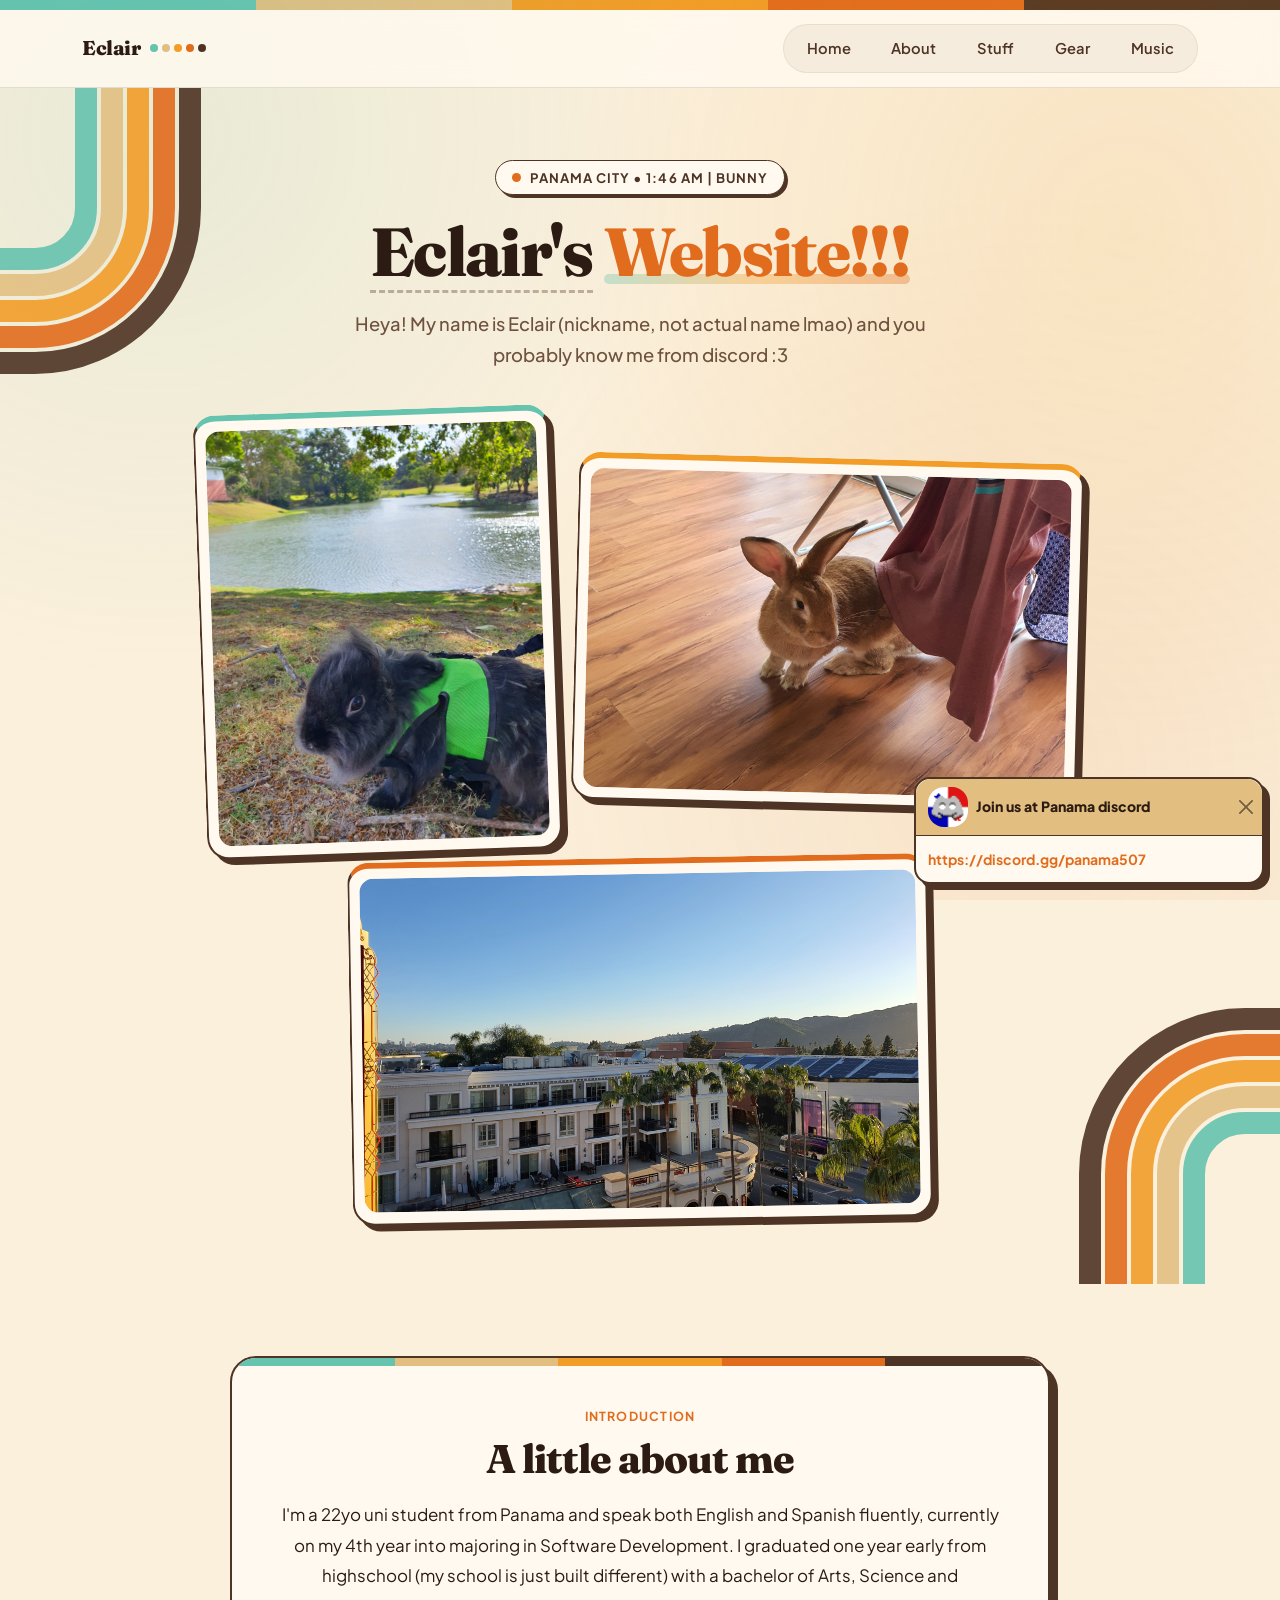
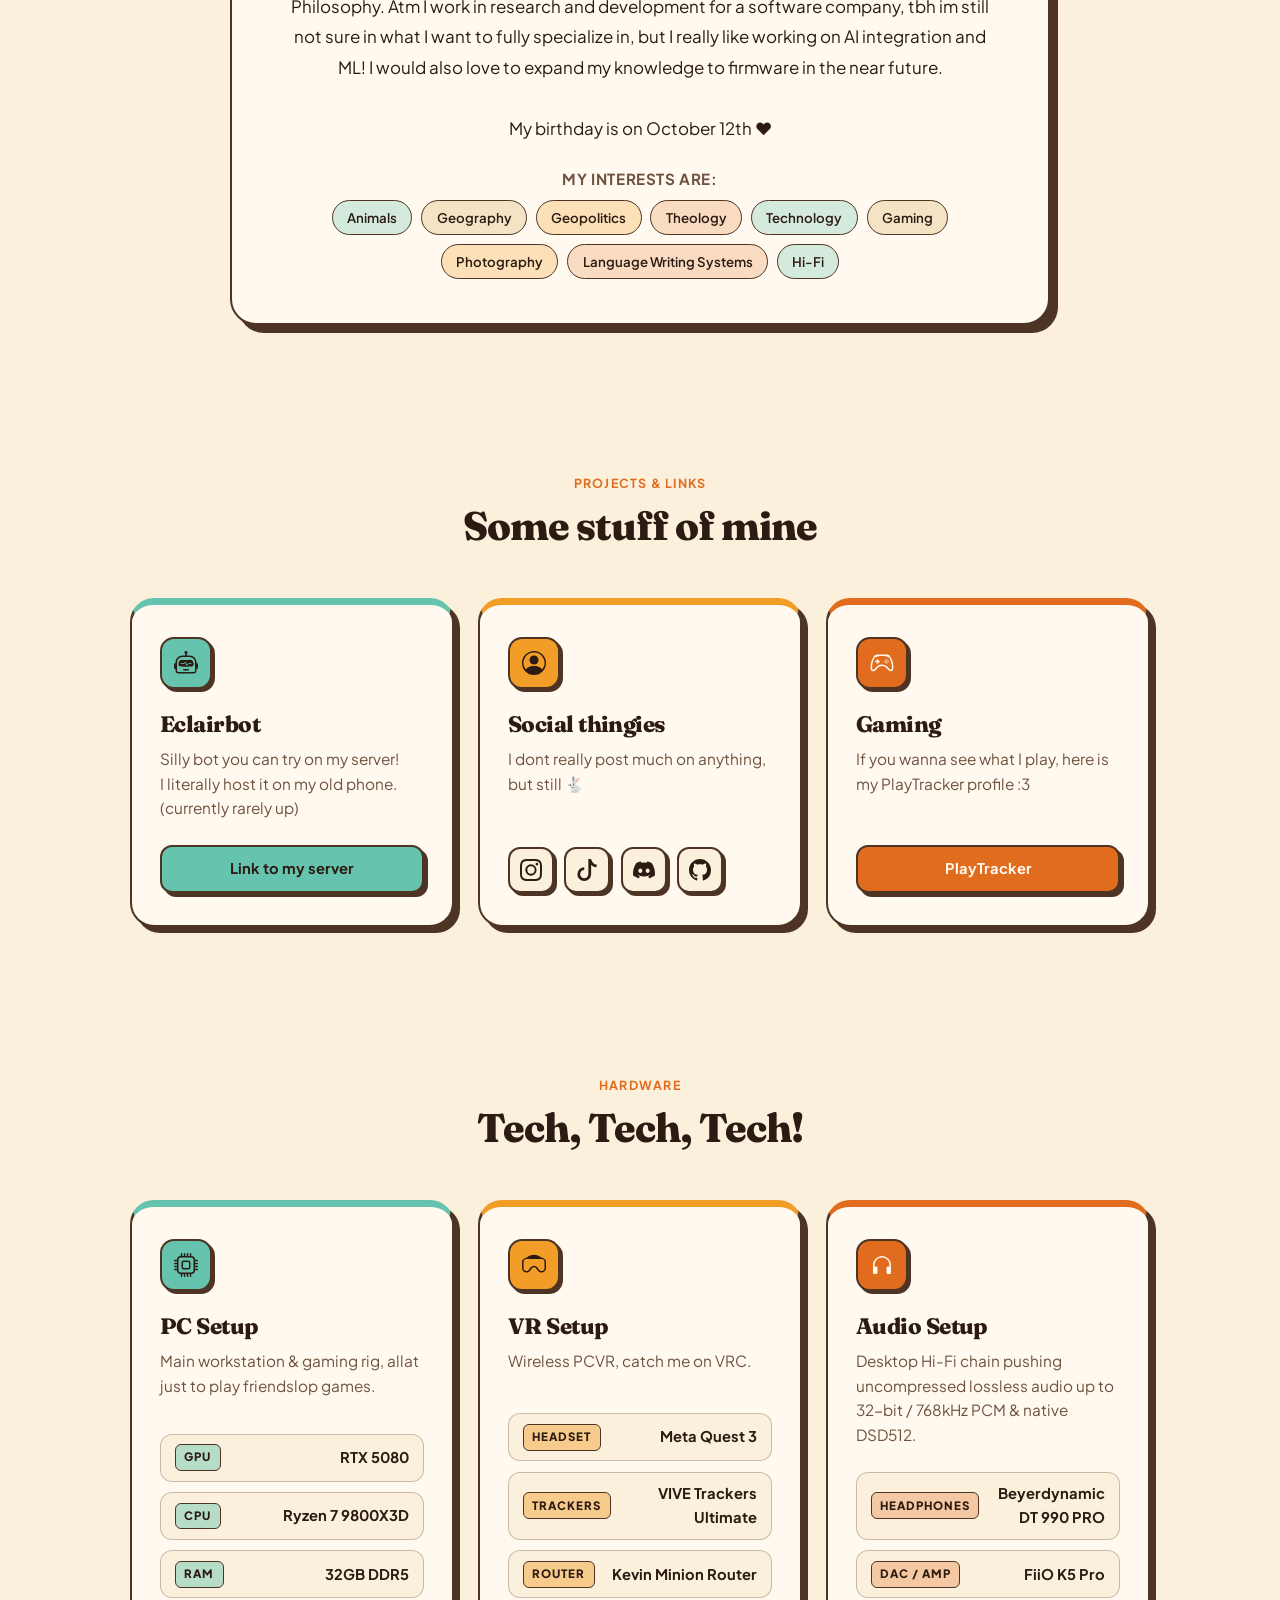
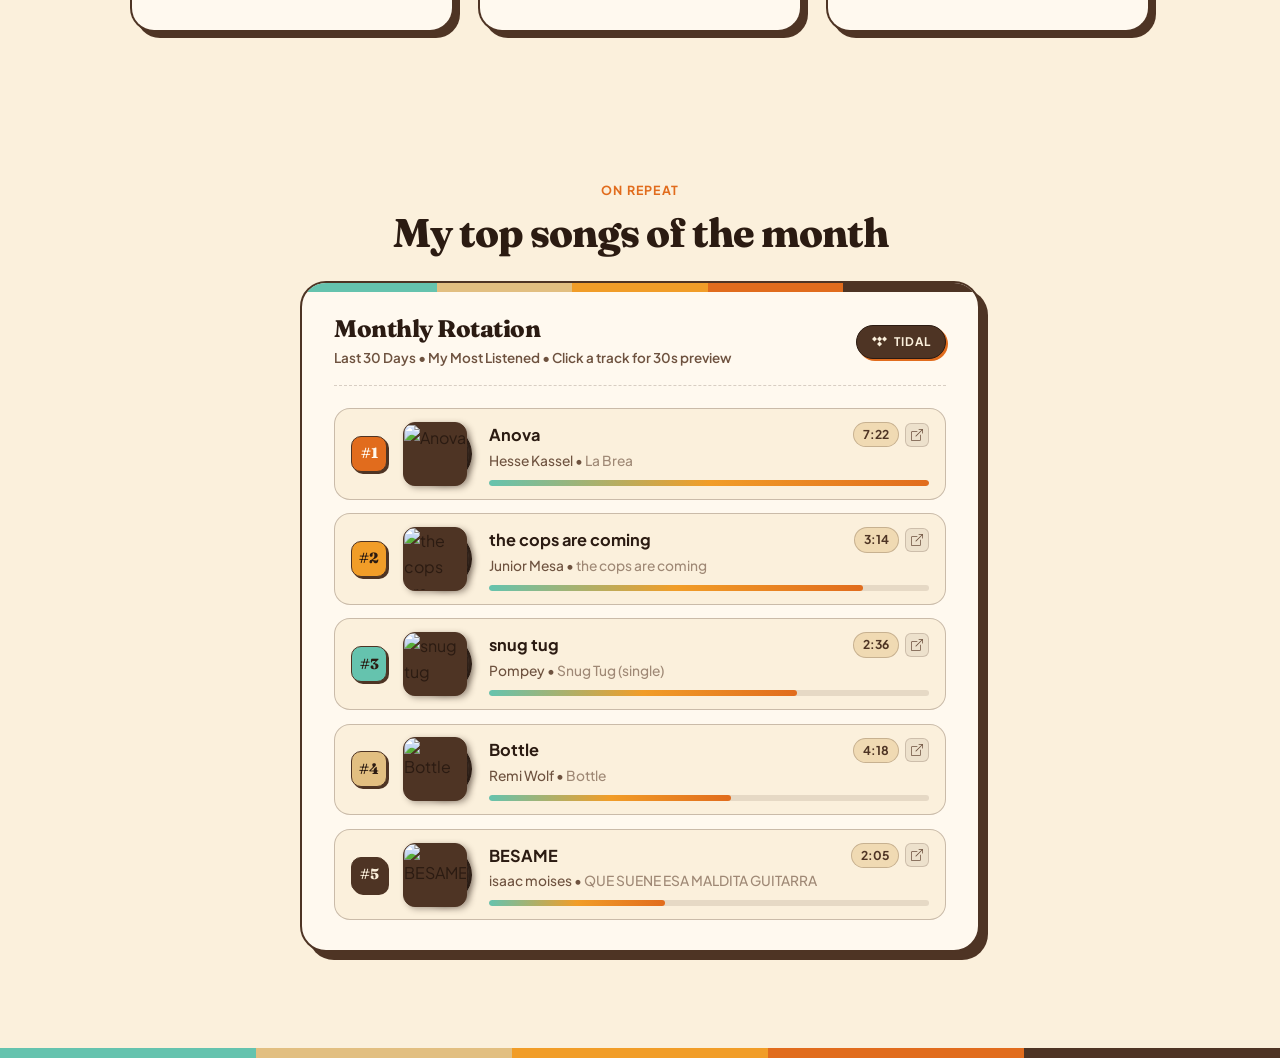
==== index.html @ a5cc20ce "Add TikTok social link and fix OpenGraph embed preview" ====
<!DOCTYPE html>
<html data-bs-theme="light" lang="en">

<head>
    <meta charset="utf-8">
    <meta name="viewport" content="width=device-width, initial-scale=1.0, shrink-to-fit=no">
    <title>Home — Eclair</title>
    <meta name="description" content="Panama City | Bunny">
    <meta name="theme-color" content="#E16C1D">
    <meta property="og:type" content="website">
    <meta property="og:url" content="https://eclairfome.github.io/">
    <meta property="og:title" content="Eclair's Website 🐇">
    <meta property="og:description" content="Panama City | Bunny">
    <meta property="og:image" content="https://eclairfome.github.io/assets/img/og-preview.jpg">
    <meta property="og:image:width" content="1200">
    <meta property="og:image:height" content="630">
    <meta name="twitter:card" content="summary_large_image">
    <link rel="icon" type="image/svg+xml" href="data:image/svg+xml,%3Csvg xmlns='http://www.w3.org/2000/svg' viewBox='0 0 64 64'%3E%3Crect width='64' height='64' rx='14' fill='%234E3424'/%3E%3Crect x='6' y='8' width='52' height='9' rx='4' fill='%2365C3AE'/%3E%3Crect x='6' y='20' width='52' height='9' rx='4' fill='%23E2BF81'/%3E%3Crect x='6' y='32' width='52' height='9' rx='4' fill='%23F19D28'/%3E%3Crect x='6' y='44' width='52' height='9' rx='4' fill='%23E16C1D'/%3E%3C/svg%3E">
    <link rel="stylesheet" href="assets/bootstrap/css/bootstrap.min.css">
    <link rel="stylesheet" href="https://fonts.googleapis.com/css2?family=Fraunces:ital,opsz,wght@0,9..144,600..900;1,9..144,600..800&family=Plus+Jakarta+Sans:wght@400;500;600;700;800&family=Inter:wght@400;500;600;700&display=swap">
    <link rel="stylesheet" href="assets/fonts/font-awesome.min.css">
    <link rel="stylesheet" href="assets/css/retro-modern.css">
    <link rel="stylesheet" href="assets/css/top-songs.css">
</head>

<body id="Home">
    <!-- Top 70s 5-Stripe Accent Ribbon -->
    <div class="retro-stripe-bar"></div>

    <!-- Floating Modern Navbar -->
    <nav class="navbar navbar-expand-md sticky-top" id="mainNav">
        <div class="container">
            <a class="nav-brand-badge" href="#Home">
                <span>Eclair</span>
                <span class="nav-brand-dots" aria-hidden="true">
                    <span style="background:#65c3ae;"></span>
                    <span style="background:#e2bf81;"></span>
                    <span style="background:#f19d28;"></span>
                    <span style="background:#e16c1d;"></span>
                    <span style="background:#4e3424;"></span>
                </span>
            </a>
            <button data-bs-toggle="collapse" class="navbar-toggler" data-bs-target="#navcol-1">
                <span class="visually-hidden">Toggle navigation</span>
                <span class="navbar-toggler-icon"></span>
            </button>
            <div class="collapse navbar-collapse" id="navcol-1">
                <ul class="navbar-nav ms-auto">
                    <li class="nav-item"><a class="nav-link" href="#Home">Home</a></li>
                    <li class="nav-item"><a class="nav-link" href="#about">About</a></li>
                    <li class="nav-item"><a class="nav-link" href="#stuff">Stuff</a></li>
                    <li class="nav-item"><a class="nav-link" href="#setup">Gear</a></li>
                    <li class="nav-item"><a class="nav-link" href="#music">Music</a></li>
                </ul>
            </div>
        </div>
    </nav>

    <!-- Hero Section -->
    <header class="hero-section">
        <!-- Decorative 70s Curved 5-Stripe Ribbon (Top Left) -->
        <svg class="retro-ribbon-decor retro-ribbon-top-left" viewBox="0 0 260 320" fill="none" xmlns="http://www.w3.org/2000/svg" aria-hidden="true">
            <path d="M210 0 V130 C210 215 140 285 55 285 H0" stroke="#4E3424" stroke-width="22" stroke-linecap="butt"/>
            <path d="M184 0 V130 C184 201 126 259 55 259 H0" stroke="#E16C1D" stroke-width="22" stroke-linecap="butt"/>
            <path d="M158 0 V130 C158 187 112 233 55 233 H0" stroke="#F19D28" stroke-width="22" stroke-linecap="butt"/>
            <path d="M132 0 V130 C132 173 98 207 55 207 H0" stroke="#E2BF81" stroke-width="22" stroke-linecap="butt"/>
            <path d="M106 0 V130 C106 159 83 181 55 181 H0" stroke="#65C3AE" stroke-width="22" stroke-linecap="butt"/>
        </svg>

        <!-- Decorative 70s Curved 5-Stripe Ribbon (Bottom Right) -->
        <svg class="retro-ribbon-decor retro-ribbon-bottom-right" viewBox="0 0 260 320" fill="none" xmlns="http://www.w3.org/2000/svg" aria-hidden="true">
            <path d="M50 320 V190 C50 105 120 35 205 35 H260" stroke="#4E3424" stroke-width="22" stroke-linecap="butt"/>
            <path d="M76 320 V190 C76 119 134 61 205 61 H260" stroke="#E16C1D" stroke-width="22" stroke-linecap="butt"/>
            <path d="M102 320 V190 C102 133 148 87 205 87 H260" stroke="#F19D28" stroke-width="22" stroke-linecap="butt"/>
            <path d="M128 320 V190 C128 147 162 113 205 113 H260" stroke="#E2BF81" stroke-width="22" stroke-linecap="butt"/>
            <path d="M154 320 V190 C154 161 177 139 205 139 H260" stroke="#65C3AE" stroke-width="22" stroke-linecap="butt"/>
        </svg>

        <div class="container text-center position-relative" style="z-index: 2;">
            <div class="hero-eyebrow">
                <span class="hero-eyebrow-dot"></span>
                <span>Panama City <span id="panama-time"></span> | Bunny</span>
            </div>
            <h1 class="hero-title">
                <span class="script-easter-egg" id="script-cycler" role="button" tabindex="0" title="Hover or click to cycle writing systems!">
                    <span class="script-badge-tag" id="script-badge-tag">Latin • Click / Hover</span>
                    <span class="script-easter-text" id="script-easter-text">Eclair's</span>
                </span>
                <span class="hero-title-accent">Website!!!</span>
            </h1>
            <p class="hero-subtitle">
                Heya! My name is Eclair (nickname, not actual name lmao) and you probably know me from discord :3
            </p>

            <!-- Photo Collage Bento -->
            <div class="photo-bento">
                <div class="photo-frame photo-frame-1">
                    <img src="assets/img/20230224_161230.jpg" alt="Eclair photo 1" loading="eager">
                </div>
                <div class="photo-frame photo-frame-2">
                    <img src="assets/img/20221204_140700.jpg" alt="Eclair photo 2" loading="eager">
                </div>
                <div class="photo-frame photo-frame-3">
                    <img src="assets/img/20220312_201000.jpg" alt="Eclair photo 3" loading="eager">
                </div>
            </div>
        </div>
    </header>

    <!-- About Me Section -->
    <section class="section-block" id="about">
        <div class="container">
            <div class="about-card text-center">
                <span class="section-tag">Introduction</span>
                <h2 class="section-heading">A little about me</h2>
                <p class="about-text">
                    I'm a 22yo uni student from Panama and speak both English and Spanish fluently, currently on my 4th year into majoring in Software Development. I graduated one year early from highschool (my school is just built different) with a bachelor of Arts, Science and Philosophy. Atm I work in research and development for a software company, tbh im still not sure in what I want to fully specialize in, but I really like working on AI integration and ML! I would also love to expand my knowledge to firmware in the near future.<br><br>
                    My birthday is on October 12th &hearts;
                </p>
                <p class="fw-bold mb-2" style="font-size: 0.95rem; letter-spacing: 0.04em; text-transform: uppercase; color: var(--retro-muted);">
                    My interests are:
                </p>
                <div class="interest-pills mt-2">
                    <span class="interest-pill pill-mint">Animals</span>
                    <span class="interest-pill pill-sand">Geography</span>
                    <span class="interest-pill pill-mustard">Geopolitics</span>
                    <span class="interest-pill pill-orange">Theology</span>
                    <span class="interest-pill pill-mint">Technology</span>
                    <span class="interest-pill pill-sand">Gaming</span>
                    <span class="interest-pill pill-mustard">Photography</span>
                    <span class="interest-pill pill-orange">Language Writing Systems</span>
                    <span class="interest-pill pill-mint">Hi-Fi</span>
                </div>
            </div>
        </div>
    </section>

    <!-- Some Stuff of Mine (3-Card Bento Grid) -->
    <section class="section-block" id="stuff">
        <div class="container">
            <div class="text-center mb-5">
                <span class="section-tag">Projects &amp; Links</span>
                <h2 class="section-heading">Some stuff of mine</h2>
            </div>

            <div class="stuff-grid">
                <!-- Card 1: Eclairbot -->
                <div class="retro-bento-card accent-mint">
                    <div>
                        <div class="bento-icon-box bg-mint">
                            <svg xmlns="http://www.w3.org/2000/svg" fill="currentColor" viewBox="0 0 16 16">
                                <path d="M6 12.5a.5.5 0 0 1 .5-.5h3a.5.5 0 0 1 0 1h-3a.5.5 0 0 1-.5-.5ZM3 8.062C3 6.76 4.235 5.765 5.53 5.886a26.58 26.58 0 0 0 4.94 0C11.765 5.765 13 6.76 13 8.062v1.157a.933.933 0 0 1-.765.935c-.845.147-2.34.346-4.235.346-1.895 0-3.39-.2-4.235-.346A.933.933 0 0 1 3 9.219V8.062Zm4.542-.827a.25.25 0 0 0-.217.068l-.92.9a24.767 24.767 0 0 1-1.871-.183.25.25 0 0 0-.068.495c.55.076 1.232.149 2.02.193a.25.25 0 0 0 .189-.071l.754-.736.847 1.71a.25.25 0 0 0 .404.062l.932-.97a25.286 25.286 0 0 0 1.922-.188.25.25 0 0 0-.068-.495c-.538.074-1.207.145-1.98.189a.25.25 0 0 0-.166.076l-.754.785-.842-1.7a.25.25 0 0 0-.182-.135Z"></path>
                                <path d="M8.5 1.866a1 1 0 1 0-1 0V3h-2A4.5 4.5 0 0 0 1 7.5V8a1 1 0 0 0-1 1v2a1 1 0 0 0 1 1v1a2 2 0 0 0 2 2h10a2 2 0 0 0 2-2v-1a1 1 0 0 0 1-1V9a1 1 0 0 0-1-1v-.5A4.5 4.5 0 0 0 10.5 3h-2V1.866ZM14 7.5V13a1 1 0 0 1-1 1H3a1 1 0 0 1-1-1V7.5A3.5 3.5 0 0 1 5.5 4h5A3.5 3.5 0 0 1 14 7.5Z"></path>
                            </svg>
                        </div>
                        <h3 class="bento-title">Eclairbot</h3>
                        <p class="bento-desc">
                            Silly bot you can try on my server!<br>
                            I literally host it on my old phone. (currently rarely up)
                        </p>
                    </div>
                    <div>
                        <a class="btn-retro btn-retro-mint w-100" role="button" href="https://discord.gg/RsBXpKTn4V" target="_blank" rel="noopener noreferrer">
                            Link to my server
                        </a>
                    </div>
                </div>

                <!-- Card 2: Social thingies -->
                <div class="retro-bento-card accent-mustard">
                    <div>
                        <div class="bento-icon-box bg-mustard">
                            <svg xmlns="http://www.w3.org/2000/svg" fill="currentColor" viewBox="0 0 16 16">
                                <path d="M11 6a3 3 0 1 1-6 0 3 3 0 0 1 6 0z"></path>
                                <path fill-rule="evenodd" d="M0 8a8 8 0 1 1 16 0A8 8 0 0 1 0 8zm8-7a7 7 0 0 0-5.468 11.37C3.242 11.226 4.805 10 8 10s4.757 1.225 5.468 2.37A7 7 0 0 0 8 1z"></path>
                            </svg>
                        </div>
                        <h3 class="bento-title">Social thingies</h3>
                        <p class="bento-desc">
                            I dont really post much on anything, but still 🐇
                        </p>
                    </div>
                    <div class="social-links-row">
                        <a class="social-icon-btn" href="https://www.instagram.com/eclair.fome/" target="_blank" rel="noopener noreferrer" title="Instagram" aria-label="Instagram">
                            <svg xmlns="http://www.w3.org/2000/svg" fill="currentColor" viewBox="0 0 16 16">
                                <path d="M8 0C5.829 0 5.556.01 4.703.048 3.85.088 3.269.222 2.76.42a3.917 3.917 0 0 0-1.417.923A3.927 3.927 0 0 0 .42 2.76C.222 3.268.087 3.85.048 4.7.01 5.555 0 5.827 0 8.001c0 2.172.01 2.444.048 3.297.04.852.174 1.433.372 1.942.205.526.478.972.923 1.417.444.445.89.719 1.416.923.51.198 1.09.333 1.942.372C5.555 15.99 5.827 16 8 16s2.444-.01 3.298-.048c.851-.04 1.434-.174 1.943-.372a3.916 3.916 0 0 0 1.416-.923c.445-.445.718-.891.923-1.417.197-.509.332-1.09.372-1.942C15.99 10.445 16 10.173 16 8s-.01-2.445-.048-3.299c-.04-.851-.175-1.433-.372-1.941a3.926 3.926 0 0 0-.923-1.417A3.911 3.911 0 0 0 13.24.42c-.51-.198-1.092-.333-1.943-.372C10.443.01 10.172 0 7.998 0h.003zm-.717 1.442h.718c2.136 0 2.389.007 3.232.046.78.035 1.204.166 1.486.275.373.145.64.319.92.599.28.28.453.546.598.92.11.281.24.705.275 1.485.039.843.047 1.096.047 3.231s-.008 2.389-.047 3.232c-.035.78-.166 1.203-.275 1.485a2.47 2.47 0 0 1-.599.919c-.28.28-.546.453-.92.598-.28.11-.704.24-1.485.276-.843.038-1.096.047-3.232.047s-2.39-.009-3.233-.047c-.78-.036-1.203-.166-1.485-.276a2.478 2.478 0 0 1-.92-.598 2.48 2.48 0 0 1-.6-.92c-.109-.281-.24-.705-.275-1.485-.038-.843-.046-1.096-.046-3.233 0-2.136.008-2.388.046-3.231.036-.78.166-1.204.276-1.486.145-.373.319-.64.599-.92.28-.28.546-.453.92-.598.282-.11.705-.24 1.485-.276.738-.034 1.024-.044 2.515-.045v.002zm4.988 1.328a.96.96 0 1 0 0 1.92.96.96 0 0 0 0-1.92zm-4.27 1.122a4.109 4.109 0 1 0 0 8.217 4.109 4.109 0 0 0 0-8.217zm0 1.441a2.667 2.667 0 1 1 0 5.334 2.667 2.667 0 0 1 0-5.334z"></path>
                            </svg>
                        </a>
                        <a class="social-icon-btn" href="https://www.tiktok.com/@eclair.fome?_r=1&_t=ZS-9AmQi8gw6fn" target="_blank" rel="noopener noreferrer" title="TikTok" aria-label="TikTok">
                            <svg xmlns="http://www.w3.org/2000/svg" fill="currentColor" viewBox="0 0 16 16">
                                <path d="M9 0h1.98c.144.715.54 1.617 1.235 2.512C12.895 3.389 13.797 4 15 4v2c-1.753 0-3.07-.814-4-1.829V11a5 5 0 1 1-5-5v2a3 3 0 1 0 3 3V0Z"/>
                            </svg>
                        </a>
                        <a class="social-icon-btn" href="https://discord.com/users/667135294524620844" target="_blank" rel="noopener noreferrer" title="Discord" aria-label="Discord">
                            <svg xmlns="http://www.w3.org/2000/svg" fill="currentColor" viewBox="0 0 16 16">
                                <path d="M13.545 2.907a13.227 13.227 0 0 0-3.257-1.011.05.05 0 0 0-.052.025c-.141.25-.297.577-.406.833a12.19 12.19 0 0 0-3.658 0 8.258 8.258 0 0 0-.412-.833.051.051 0 0 0-.052-.025c-1.125.194-2.22.534-3.257 1.011a.041.041 0 0 0-.021.018C.356 6.024-.213 9.047.066 12.032c.001.014.01.028.021.037a13.276 13.276 0 0 0 3.995 2.02.05.05 0 0 0 .056-.019c.308-.42.582-.863.818-1.329a.05.05 0 0 0-.01-.059.051.051 0 0 0-.018-.011 8.875 8.875 0 0 1-1.248-.595.05.05 0 0 1-.02-.066.051.051 0 0 1 .015-.019c.084-.063.168-.129.248-.195a.05.05 0 0 1 .051-.007c2.619 1.196 5.454 1.196 8.041 0a.052.052 0 0 1 .053.007c.08.066.164.132.248.195a.051.051 0 0 1-.004.085 8.254 8.254 0 0 1-1.249.594.05.05 0 0 0-.03.03.052.052 0 0 0 .003.041c.24.465.515.909.817 1.329a.05.05 0 0 0 .056.019 13.235 13.235 0 0 0 4.001-2.02.049.049 0 0 0 .021-.037c.334-3.451-.559-6.449-2.366-9.106a.034.034 0 0 0-.02-.019Zm-8.198 7.307c-.789 0-1.438-.724-1.438-1.612 0-.889.637-1.613 1.438-1.613.807 0 1.45.73 1.438 1.613 0 .888-.637 1.612-1.438 1.612Zm5.316 0c-.788 0-1.438-.724-1.438-1.612 0-.889.637-1.613 1.438-1.613.807 0 1.451.73 1.438 1.613 0 .888-.631 1.612-1.438 1.612Z"></path>
                            </svg>
                        </a>
                        <a class="social-icon-btn" href="https://github.com/EclairFome" target="_blank" rel="noopener noreferrer" title="GitHub" aria-label="GitHub">
                            <svg xmlns="http://www.w3.org/2000/svg" fill="currentColor" viewBox="0 0 16 16">
                                <path d="M8 0C3.58 0 0 3.58 0 8c0 3.54 2.29 6.53 5.47 7.59.4.07.55-.17.55-.38 0-.19-.01-.82-.01-1.49-2.01.37-2.53-.49-2.69-.94-.09-.23-.48-.94-.82-1.13-.28-.15-.68-.52-.01-.53.63-.01 1.08.58 1.23.82.72 1.21 1.87.87 2.33.66.07-.52.28-.87.51-1.07-1.78-.2-3.64-.89-3.64-3.95 0-.87.31-1.59.82-2.15-.08-.2-.36-1.02.08-2.12 0 0 .67-.21 2.2.82.64-.18 1.32-.27 2-.27.68 0 1.36.09 2 .27 1.53-1.04 2.2-.82 2.2-.82.44 1.1.16 1.92.08 2.12.51.56.82 1.27.82 2.15 0 3.07-1.87 3.75-3.65 3.95.29.25.54.73.54 1.48 0 1.07-.01 1.93-.01 2.2 0 .21.15.46.55.38A8.012 8.012 0 0 0 16 8c0-4.42-3.58-8-8-8z"></path>
                            </svg>
                        </a>
                    </div>
                </div>

                <!-- Card 3: Gaming / PlayTracker -->
                <div class="retro-bento-card accent-orange">
                    <div>
                        <div class="bento-icon-box bg-orange">
                            <svg xmlns="http://www.w3.org/2000/svg" fill="currentColor" viewBox="0 0 16 16">
                                <path d="M11.5 6.027a.5.5 0 1 1-1 0 .5.5 0 0 1 1 0m-1.5 1.5a.5.5 0 1 0 0-1 .5.5 0 0 0 0 1m2.5-.5a.5.5 0 1 1-1 0 .5.5 0 0 1 1 0m-1.5 1.5a.5.5 0 1 0 0-1 .5.5 0 0 0 0 1m-6.5-3h1v1h1v1h-1v1h-1v-1h-1v-1h1v-1"></path>
                                <path d="M3.051 3.26a.5.5 0 0 1 .354-.613l1.932-.518a.5.5 0 0 1 .62.39c.655-.079 1.35-.117 2.043-.117.72 0 1.443.041 2.12.126a.5.5 0 0 1 .622-.399l1.932.518a.5.5 0 0 1 .306.729c.14.09.266.19.373.297.408.408.78 1.05 1.095 1.772.32.733.599 1.591.805 2.466.206.875.34 1.78.364 2.606.024.816-.059 1.602-.328 2.21a1.42 1.42 0 0 1-1.445.83c-.636-.067-1.115-.394-1.513-.773-.245-.232-.496-.526-.739-.808-.126-.148-.25-.292-.368-.423-.728-.804-1.597-1.527-3.224-1.527-1.627 0-2.496.723-3.224 1.527-.119.131-.242.275-.368.423-.243.282-.494.575-.739.808-.398.38-.877.706-1.513.773a1.42 1.42 0 0 1-1.445-.83c-.27-.608-.352-1.395-.329-2.21.024-.826.16-1.73.365-2.606.206-.875.486-1.733.805-2.466.315-.722.687-1.364 1.094-1.772a2.34 2.34 0 0 1 .433-.335.504.504 0 0 1-.028-.079zm2.036.412c-.877.185-1.469.443-1.733.708-.276.276-.587.783-.885 1.465a13.748 13.748 0 0 0-.748 2.295 12.351 12.351 0 0 0-.339 2.406c-.022.755.062 1.368.243 1.776a.42.42 0 0 0 .426.24c.327-.034.61-.199.929-.502.212-.202.4-.423.615-.674.133-.156.276-.323.44-.504C4.861 9.969 5.978 9.027 8 9.027s3.139.942 3.965 1.855c.164.181.307.348.44.504.214.251.403.472.615.674.318.303.601.468.929.503a.42.42 0 0 0 .426-.241c.18-.408.265-1.02.243-1.776a12.354 12.354 0 0 0-.339-2.406 13.753 13.753 0 0 0-.748-2.295c-.298-.682-.61-1.19-.885-1.465-.264-.265-.856-.523-1.733-.708-.85-.179-1.877-.27-2.913-.27-1.036 0-2.063.091-2.913.27z"></path>
                            </svg>
                        </div>
                        <h3 class="bento-title">Gaming</h3>
                        <p class="bento-desc">
                            If you wanna see what I play, here is my PlayTracker profile :3
                        </p>
                    </div>
                    <div>
                        <a class="btn-retro btn-retro-orange w-100" role="button" href="https://playtracker.net/profile/EclairFome" target="_blank" rel="noopener noreferrer">
                            PlayTracker
                        </a>
                    </div>
                </div>
            </div>
        </div>
    </section>

    <!-- My Gear & Tech Setup Section -->
    <section class="section-block" id="setup">
        <div class="container">
            <div class="text-center mb-5">
                <span class="section-tag">Hardware</span>
                <h2 class="section-heading">Tech, Tech, Tech!</h2>
            </div>

            <div class="stuff-grid">
                <!-- Card 1: PC Setup -->
                <div class="retro-bento-card accent-mint">
                    <div>
                        <div class="bento-icon-box bg-mint">
                            <svg xmlns="http://www.w3.org/2000/svg" fill="currentColor" viewBox="0 0 16 16">
                                <path d="M5 0a.5.5 0 0 1 .5.5V2h1V.5a.5.5 0 0 1 1 0V2h1V.5a.5.5 0 0 1 1 0V2h1V.5a.5.5 0 0 1 1 0V2A2.5 2.5 0 0 1 14 4.5h1.5a.5.5 0 0 1 0 1H14v1h1.5a.5.5 0 0 1 0 1H14v1h1.5a.5.5 0 0 1 0 1H14v1h1.5a.5.5 0 0 1 0 1H14a2.5 2.5 0 0 1-2.5 2.5v1.5a.5.5 0 0 1-1 0V14h-1v1.5a.5.5 0 0 1-1 0V14h-1v1.5a.5.5 0 0 1-1 0V14h-1v1.5a.5.5 0 0 1-1 0V14A2.5 2.5 0 0 1 2 11.5H.5a.5.5 0 0 1 0-1H2v-1H.5a.5.5 0 0 1 0-1H2v-1H.5a.5.5 0 0 1 0-1H2v-1H.5a.5.5 0 0 1 0-1H2A2.5 2.5 0 0 1 4.5 2V.5A.5.5 0 0 1 5 0zm-.5 3A1.5 1.5 0 0 0 3 4.5v7A1.5 1.5 0 0 0 4.5 13h7a1.5 1.5 0 0 0 1.5-1.5v-7A1.5 1.5 0 0 0 11.5 3h-7zM5 6.5A1.5 1.5 0 0 1 6.5 5h3A1.5 1.5 0 0 1 11 6.5v3A1.5 1.5 0 0 1 9.5 11h-3A1.5 1.5 0 0 1 5 9.5v-3zM6.5 6a.5.5 0 0 0-.5.5v3a.5.5 0 0 0 .5.5h3a.5.5 0 0 0 .5-.5v-3a.5.5 0 0 0-.5-.5h-3z"/>
                            </svg>
                        </div>
                        <h3 class="bento-title">PC Setup</h3>
                        <p class="bento-desc mb-3">
                            Main workstation &amp; gaming rig, allat just to play friendslop games.
                        </p>
                    </div>
                    <div class="gear-spec-list">
                        <div class="gear-spec-item">
                            <span class="gear-spec-label tag-mint">GPU</span>
                            <span class="gear-spec-value">RTX 5080</span>
                        </div>
                        <div class="gear-spec-item">
                            <span class="gear-spec-label tag-mint">CPU</span>
                            <span class="gear-spec-value">Ryzen 7 9800X3D</span>
                        </div>
                        <div class="gear-spec-item">
                            <span class="gear-spec-label tag-mint">RAM</span>
                            <span class="gear-spec-value">32GB DDR5</span>
                        </div>
                    </div>
                </div>

                <!-- Card 2: VR Setup -->
                <div class="retro-bento-card accent-mustard">
                    <div>
                        <div class="bento-icon-box bg-mustard">
                            <svg xmlns="http://www.w3.org/2000/svg" fill="currentColor" viewBox="0 0 16 16">
                                <path d="M8 1.248c1.857 0 3.526.641 4.65 1.794a4.978 4.978 0 0 1 2.518 1.09C15.907 4.682 16 5.335 16 6v4c0 1.657-1.343 3-3 3-.99 0-1.872-.482-2.418-1.225L9.38 10.14a1.75 1.75 0 0 0-2.76 0l-1.202 1.635C4.872 12.518 3.99 13 3 13c-1.657 0-3-1.343-3-3V6c0-.665.093-1.318.832-1.868a4.978 4.978 0 0 1 2.518-1.09C4.474 1.889 6.143 1.248 8 1.248zM3 4a2 2 0 0 0-2 2v4a2 2 0 0 0 2 2c.662 0 1.253-.323 1.614-.82l1.202-1.635a2.75 2.75 0 0 1 4.368 0l1.202 1.635c.361.497.952.82 1.614.82a2 2 0 0 0 2-2V6a2 2 0 0 0-2-2H3z"/>
                            </svg>
                        </div>
                        <h3 class="bento-title">VR Setup</h3>
                        <p class="bento-desc mb-3">
                            Wireless PCVR, catch me on VRC.
                        </p>
                    </div>
                    <div class="gear-spec-list">
                        <div class="gear-spec-item">
                            <span class="gear-spec-label tag-mustard">Headset</span>
                            <span class="gear-spec-value">Meta Quest 3</span>
                        </div>
                        <div class="gear-spec-item">
                            <span class="gear-spec-label tag-mustard">Trackers</span>
                            <span class="gear-spec-value">VIVE Trackers Ultimate</span>
                        </div>
                        <div class="gear-spec-item">
                            <span class="gear-spec-label tag-mustard">Router</span>
                            <span class="gear-spec-value">Kevin Minion Router</span>
                        </div>
                    </div>
                </div>

                <!-- Card 3: Audio / Hi-Fi Setup -->
                <div class="retro-bento-card accent-orange">
                    <div>
                        <div class="bento-icon-box bg-orange">
                            <svg xmlns="http://www.w3.org/2000/svg" fill="currentColor" viewBox="0 0 16 16">
                                <path d="M8 3a5 5 0 0 0-5 5v1h1a1 1 0 0 1 1 1v3a1 1 0 0 1-1 1H3a1 1 0 0 1-1-1V8a6 6 0 1 1 12 0v5a1 1 0 0 1-1 1h-1a1 1 0 0 1-1-1v-3a1 1 0 0 1 1-1h1V8a5 5 0 0 0-5-5z"/>
                            </svg>
                        </div>
                        <h3 class="bento-title">Audio Setup</h3>
                        <p class="bento-desc mb-3">
                            Desktop Hi-Fi chain pushing uncompressed lossless audio up to 32-bit / 768kHz PCM &amp; native DSD512.
                        </p>
                    </div>
                    <div class="gear-spec-list">
                        <div class="gear-spec-item">
                            <span class="gear-spec-label tag-orange">Headphones</span>
                            <span class="gear-spec-value">Beyerdynamic DT 990 PRO</span>
                        </div>
                        <div class="gear-spec-item">
                            <span class="gear-spec-label tag-orange">DAC / Amp</span>
                            <span class="gear-spec-value">FiiO K5 Pro</span>
                        </div>
                    </div>
                </div>
            </div>
        </div>
    </section>

    <!-- My Top Songs of the Month (TIDAL Automated Widget) -->
    <section class="section-block pb-5" id="music">
        <div class="container">
            <div class="text-center mb-4">
                <span class="section-tag">On Repeat</span>
                <h2 class="section-heading">My top songs of the month</h2>
            </div>

            <div class="top-songs-card">
                <div class="top-songs-header">
                    <div class="top-songs-title-group">
                        <h3 class="top-songs-title">Monthly Rotation</h3>
                        <span class="top-songs-subtitle" id="top-songs-subtitle">Synced from TIDAL</span>
                    </div>
                    <span class="tidal-badge" title="Synced from TIDAL">
                        <svg viewBox="0 0 24 24" aria-hidden="true">
                            <path d="M12.012 3.992L8.008 7.996 4.004 3.992 0 7.996 4.004 12l4.004-4.004L12.012 12l-4.004 4.004 4.004 4.004 4.004-4.004L12.012 12l4.004-4.004-4.004-4.004zM16.042 7.996l3.979-3.979L24 7.996l-3.979 3.979-3.979-3.979z"/>
                        </svg>
                        TIDAL
                    </span>
                </div>
                <div class="top-songs-list" id="top-songs-list"></div>
            </div>
        </div>
    </section>

    <!-- Bottom 70s 5-Stripe Ribbon -->
    <div class="retro-stripe-bar mt-5"></div>

    <!-- Click-to-Zoom 70s Photo Lightbox -->
    <div class="retro-lightbox" id="retro-lightbox" role="dialog" aria-modal="true" aria-label="Photo preview">
        <div class="retro-lightbox-card">
            <button class="retro-lightbox-close" id="retro-lightbox-close" type="button" aria-label="Close preview">&times;</button>
            <img class="retro-lightbox-img" id="retro-lightbox-img" src="" alt="Expanded photo">
        </div>
    </div>

    <!-- Panama Discord Floating Toast (Root stacking context so it always stays on top) -->
    <div class="toast-container position-fixed bottom-0 end-0 p-3" style="z-index: 9999;">
        <div class="toast hide" role="alert" data-bs-animation="true" data-bs-autohide="false" id="liveToast" aria-live="assertive" aria-atomic="true">
            <div class="toast-header">
                <img class="rounded me-2" src="assets/img/5d97bff3d6271c08256fe019b4ffe8cc.png" alt="Panama Discord" width="40" height="40">
                <strong class="me-auto">Join us at Panama discord</strong>
                <button class="btn-close" type="button" data-bs-dismiss="toast" aria-label="Close"></button>
            </div>
            <div class="toast-body">
                <a href="https://discord.gg/RsBXpKTn4V" target="_blank" rel="noopener noreferrer">https://discord.gg/panama507</a>
            </div>
        </div>
    </div>

    <script src="assets/bootstrap/js/bootstrap.min.js"></script>
    <script>
        document.addEventListener("DOMContentLoaded", function () {
            const toastLiveExample = document.getElementById("liveToast");
            if (toastLiveExample && window.bootstrap) {
                const toast = new bootstrap.Toast(toastLiveExample);
                toast.show();
            }

            // Writing Systems Easter Egg (Latin <-> Chinese <-> Hebrew)
            const scripts = [
                { text: "Eclair's", label: "Latin • Click / Hover", dir: "ltr" },
                { text: "艾柯莱", label: "中文 • Chinese", dir: "ltr" },
                { text: "אקלר", label: "עברית • Hebrew", dir: "rtl" }
            ];
            let scriptIdx = 0;
            const cycler = document.getElementById("script-cycler");
            const textEl = document.getElementById("script-easter-text");
            const badgeEl = document.getElementById("script-badge-tag");

            function cycleScript() {
                if (!textEl || !badgeEl) return;
                scriptIdx = (scriptIdx + 1) % scripts.length;
                const next = scripts[scriptIdx];
                textEl.classList.add("is-flipping");
                setTimeout(function () {
                    textEl.textContent = next.text;
                    textEl.setAttribute("dir", next.dir);
                    badgeEl.textContent = next.label;
                    textEl.classList.remove("is-flipping");
                }, 160);
            }

            if (cycler) {
                cycler.addEventListener("mouseenter", cycleScript);
                cycler.addEventListener("click", cycleScript);
                cycler.addEventListener("keydown", function (e) {
                    if (e.key === "Enter" || e.key === " ") {
                        e.preventDefault();
                        cycleScript();
                    }
                });
            }

            // Live Panama City Clock (America/Panama, UTC-5)
            const timeEl = document.getElementById("panama-time");
            function updatePanamaTime() {
                if (!timeEl) return;
                try {
                    const formatted = new Intl.DateTimeFormat("en-US", {
                        timeZone: "America/Panama",
                        hour: "numeric",
                        minute: "2-digit",
                        hour12: true
                    }).format(new Date());
                    timeEl.textContent = "• " + formatted;
                } catch (e) {}
            }
            updatePanamaTime();
            setInterval(updatePanamaTime, 15000);

            // Click-to-Zoom Lightbox for Hero Photos
            const lightbox = document.getElementById("retro-lightbox");
            const lightboxImg = document.getElementById("retro-lightbox-img");
            const lightboxClose = document.getElementById("retro-lightbox-close");

            function closeLightbox() {
                if (lightbox) lightbox.classList.remove("is-open");
            }

            document.querySelectorAll(".photo-frame img").forEach(function (img) {
                img.addEventListener("click", function () {
                    if (!lightbox || !lightboxImg) return;
                    lightboxImg.src = img.src;
                    lightboxImg.alt = img.alt || "Photo preview";
                    lightbox.classList.add("is-open");
                });
            });

            if (lightbox) {
                lightbox.addEventListener("click", function (e) {
                    if (e.target === lightbox || e.target === lightboxClose) {
                        closeLightbox();
                    }
                });
            }
            document.addEventListener("keydown", function (e) {
                if (e.key === "Escape") closeLightbox();
            });
        });
    </script>
    <script src="assets/js/top-songs.js"></script>
</body>

</html>
---- assets/css/retro-modern.css ----
/* ==========================================================================
   Modern 70s Retro-Vintage Theme for Eclair's Website
   Palette derived directly from the 5-stripe 70s reference artwork:
     - Cream / Parchment: #FBF0DC (base), #FFF8EC (elevated surface)
     - Mint / Seafoam:    #65C3AE
     - Warm Sand:         #E2BF81
     - Mustard Amber:     #F19D28
     - Burnt Orange:      #E16C1D
     - Deep Espresso:     #4E3424 (accents/borders), #2B1B12 (primary ink)
   ========================================================================== */

:root {
  --retro-cream: #fbf0dc;
  --retro-cream-light: #fff9ef;
  --retro-cream-dark: #f2dfc0;
  --retro-mint: #65c3ae;
  --retro-sand: #e2bf81;
  --retro-mustard: #f19d28;
  --retro-orange: #e16c1d;
  --retro-espresso: #4e3424;
  --retro-ink: #2b1b12;
  --retro-muted: #6e523f;
  --retro-border: rgba(78, 52, 36, 0.14);
  --retro-shadow: 0 18px 40px -12px rgba(78, 52, 36, 0.12), 0 4px 12px -2px rgba(78, 52, 36, 0.06);
  --retro-shadow-hover: 0 24px 48px -12px rgba(78, 52, 36, 0.2), 0 8px 20px -4px rgba(225, 108, 29, 0.12);
}

html {
  scroll-behavior: smooth;
}

body {
  background-color: var(--retro-cream) !important;
  color: var(--retro-ink) !important;
  font-family: "Plus Jakarta Sans", "Inter", -apple-system, BlinkMacSystemFont, sans-serif !important;
  overflow-x: hidden;
  position: relative;
  selection-background-color: var(--retro-mustard);
}

::selection {
  background: var(--retro-mustard);
  color: var(--retro-ink);
}

/* Subtle warm grain + ambient radial wash */
body::before {
  content: "";
  position: fixed;
  inset: 0;
  background:
    radial-gradient(circle at 12% 15%, rgba(101, 195, 174, 0.12) 0%, transparent 40%),
    radial-gradient(circle at 88% 25%, rgba(241, 157, 40, 0.14) 0%, transparent 45%),
    radial-gradient(circle at 80% 85%, rgba(225, 108, 29, 0.1) 0%, transparent 45%);
  pointer-events: none;
  z-index: 0;
}

h1, h2, h3, h4, .serif-display {
  font-family: "Fraunces", "Inter", Georgia, serif;
  color: var(--retro-ink);
  letter-spacing: -0.025em;
}

/* 5-Stripe 70s Ribbon Bar */
.retro-stripe-bar {
  height: 10px;
  width: 100%;
  background: linear-gradient(
    90deg,
    var(--retro-mint) 0% 20%,
    var(--retro-sand) 20% 40%,
    var(--retro-mustard) 40% 60%,
    var(--retro-orange) 60% 80%,
    var(--retro-espresso) 80% 100%
  );
}

/* Decorative 70s Curved Corner Ribbons (SVG) */
.retro-ribbon-decor {
  position: absolute;
  pointer-events: none;
  z-index: 0;
  opacity: 0.9;
}

.retro-ribbon-top-left {
  top: -10px;
  left: -20px;
  width: 260px;
  height: 320px;
}

.retro-ribbon-bottom-right {
  bottom: -20px;
  right: -20px;
  width: 260px;
  height: 320px;
}

@media (max-width: 991px) {
  .retro-ribbon-decor {
    opacity: 0.28;
    width: 180px;
    height: 220px;
  }
}

/* Modern Floating Pill Navbar */
#mainNav {
  background: rgba(255, 249, 239, 0.84) !important;
  backdrop-filter: blur(16px);
  -webkit-backdrop-filter: blur(16px);
  border-bottom: 1px solid var(--retro-border);
  padding: 0.85rem 0 !important;
  transition: all 0.3s ease;
  z-index: 1030;
}

.nav-brand-badge {
  display: inline-flex;
  align-items: center;
  gap: 0.6rem;
  font-family: "Fraunces", Georgia, serif;
  font-weight: 800;
  font-size: 1.25rem;
  color: var(--retro-ink) !important;
  text-decoration: none;
  letter-spacing: -0.02em;
}

.nav-brand-dots {
  display: inline-flex;
  gap: 4px;
}

.nav-brand-dots span {
  width: 8px;
  height: 8px;
  border-radius: 50%;
  display: inline-block;
}

#mainNav .navbar-nav {
  background: rgba(78, 52, 36, 0.05);
  padding: 0.3rem;
  border-radius: 999px;
  border: 1px solid rgba(78, 52, 36, 0.08);
  gap: 0.25rem;
}

#mainNav .nav-link {
  color: var(--retro-espresso) !important;
  font-weight: 600;
  font-size: 0.92rem;
  padding: 0.45rem 1.15rem !important;
  border-radius: 999px;
  transition: all 0.22s ease;
}

#mainNav .nav-link:hover,
#mainNav .nav-link:focus {
  background: var(--retro-espresso);
  color: var(--retro-cream-light) !important;
}

#mainNav .navbar-toggler {
  border-color: var(--retro-border);
  color: var(--retro-espresso);
}

/* Hero Section */
.hero-section {
  position: relative;
  padding: 4.5rem 0 4rem;
  overflow: hidden;
  z-index: 1;
}

.hero-eyebrow {
  display: inline-flex;
  align-items: center;
  gap: 0.55rem;
  background: var(--retro-cream-light);
  border: 1.5px solid var(--retro-espresso);
  border-radius: 999px;
  padding: 0.38rem 1rem;
  font-size: 0.82rem;
  font-weight: 700;
  text-transform: uppercase;
  letter-spacing: 0.08em;
  color: var(--retro-espresso);
  box-shadow: 3px 3px 0 var(--retro-espresso);
  margin-bottom: 1.25rem;
}

.hero-eyebrow-dot {
  width: 9px;
  height: 9px;
  border-radius: 50%;
  background: var(--retro-orange);
}

.hero-title {
  font-size: clamp(2.6rem, 5.5vw, 4.25rem);
  font-weight: 800;
  line-height: 1.08;
  color: var(--retro-ink);
  margin-bottom: 1rem;
}

.hero-title-accent {
  position: relative;
  display: inline-block;
  color: var(--retro-orange);
}

.hero-title-accent::after {
  content: "";
  position: absolute;
  left: 0;
  bottom: 4px;
  width: 100%;
  height: 10px;
  background: linear-gradient(90deg, var(--retro-mint), var(--retro-mustard), var(--retro-orange));
  opacity: 0.35;
  border-radius: 99px;
  z-index: -1;
}

.hero-subtitle {
  font-size: 1.15rem;
  color: var(--retro-muted);
  max-width: 580px;
  margin: 0 auto 2.5rem;
  line-height: 1.65;
  font-weight: 500;
}

/* Modern Retro Photo Collage */
.photo-bento {
  display: grid;
  grid-template-columns: repeat(12, 1fr);
  gap: 1.25rem;
  max-width: 880px;
  margin: 0 auto;
  align-items: center;
  position: relative;
  z-index: 2;
}

.photo-frame {
  background: var(--retro-cream-light);
  padding: 0.65rem;
  border-radius: 22px;
  border: 2px solid var(--retro-espresso);
  box-shadow: 6px 6px 0 var(--retro-espresso);
  transition: transform 0.35s cubic-bezier(0.22, 1, 0.36, 1), box-shadow 0.35s ease;
  overflow: hidden;
  position: relative;
}

.photo-frame img {
  width: 100%;
  height: 100%;
  object-fit: cover;
  border-radius: 14px;
  display: block;
}

.photo-frame-1 {
  grid-column: span 5;
  aspect-ratio: 4 / 5;
  transform: rotate(-2deg);
  border-top: 6px solid var(--retro-mint);
}

.photo-frame-2 {
  grid-column: span 7;
  aspect-ratio: 16 / 11;
  transform: rotate(1.5deg);
  border-top: 6px solid var(--retro-mustard);
}

.photo-frame-3 {
  grid-column: 3 / span 8;
  aspect-ratio: 16 / 10;
  margin-top: -1rem;
  transform: rotate(-1deg);
  border-top: 6px solid var(--retro-orange);
}

.photo-frame:hover {
  transform: translateY(-6px) rotate(0deg) scale(1.015);
  box-shadow: 10px 10px 0 var(--retro-espresso);
  z-index: 5;
}

@media (max-width: 767px) {
  .photo-bento {
    grid-template-columns: 1fr;
    gap: 1rem;
  }
  .photo-frame-1,
  .photo-frame-2,
  .photo-frame-3 {
    grid-column: span 1;
    margin-top: 0;
    transform: none;
    aspect-ratio: 4 / 3;
  }
}

/* Section Headers */
.section-block {
  position: relative;
  padding: 4.5rem 0;
  z-index: 1;
}

.section-tag {
  display: inline-block;
  font-size: 0.78rem;
  font-weight: 700;
  text-transform: uppercase;
  letter-spacing: 0.1em;
  color: var(--retro-orange);
  margin-bottom: 0.5rem;
}

.section-heading {
  font-size: clamp(1.85rem, 3.5vw, 2.5rem);
  font-weight: 800;
  color: var(--retro-ink);
  margin-bottom: 1rem;
}

/* About Me Editorial Card */
.about-card {
  max-width: 820px;
  margin: 0 auto;
  background: var(--retro-cream-light);
  border: 2px solid var(--retro-espresso);
  border-radius: 26px;
  padding: 2.75rem 3rem;
  box-shadow: 8px 8px 0 var(--retro-espresso);
  position: relative;
  overflow: hidden;
}

.about-card::before {
  content: "";
  position: absolute;
  top: 0;
  left: 0;
  right: 0;
  height: 8px;
  background: linear-gradient(
    90deg,
    var(--retro-mint) 0% 20%,
    var(--retro-sand) 20% 40%,
    var(--retro-mustard) 40% 60%,
    var(--retro-orange) 60% 80%,
    var(--retro-espresso) 80% 100%
  );
}

.about-text {
  font-size: 1.06rem;
  line-height: 1.8;
  color: var(--retro-ink);
  margin-bottom: 1.5rem;
}

.interest-pills {
  display: flex;
  flex-wrap: wrap;
  justify-content: center;
  gap: 0.55rem;
  margin-top: 1.5rem;
}

.interest-pill {
  padding: 0.38rem 0.9rem;
  border-radius: 999px;
  font-size: 0.83rem;
  font-weight: 600;
  border: 1.5px solid var(--retro-espresso);
  color: var(--retro-ink);
  background: var(--retro-cream);
  transition: transform 0.2s ease, box-shadow 0.2s ease;
}

.interest-pill:hover {
  transform: translateY(-2px);
  box-shadow: 3px 3px 0 var(--retro-espresso);
}

.interest-pill.pill-mint { background: rgba(101, 195, 174, 0.28); }
.interest-pill.pill-sand { background: rgba(226, 191, 129, 0.38); }
.interest-pill.pill-mustard { background: rgba(241, 157, 40, 0.28); }
.interest-pill.pill-orange { background: rgba(225, 108, 29, 0.22); }

/* Bento Grid for "Some stuff of mine" */
.stuff-grid {
  display: grid;
  grid-template-columns: repeat(3, 1fr);
  gap: 1.5rem;
  max-width: 1020px;
  margin: 0 auto;
}

@media (max-width: 991px) {
  .stuff-grid {
    grid-template-columns: 1fr;
    max-width: 560px;
  }
  .about-card {
    padding: 2rem 1.5rem;
  }
}

.retro-bento-card {
  background: var(--retro-cream-light);
  border: 2px solid var(--retro-espresso);
  border-radius: 24px;
  padding: 2rem 1.75rem;
  box-shadow: 6px 6px 0 var(--retro-espresso);
  display: flex;
  flex-direction: column;
  justify-content: space-between;
  position: relative;
  overflow: hidden;
  transition: transform 0.28s cubic-bezier(0.22, 1, 0.36, 1), box-shadow 0.28s ease;
}

.retro-bento-card:hover {
  transform: translateY(-6px);
  box-shadow: 10px 10px 0 var(--retro-espresso);
}

.retro-bento-card.accent-mint { border-top: 7px solid var(--retro-mint); }
.retro-bento-card.accent-mustard { border-top: 7px solid var(--retro-mustard); }
.retro-bento-card.accent-orange { border-top: 7px solid var(--retro-orange); }

.bento-icon-box {
  width: 52px;
  height: 52px;
  border-radius: 14px;
  display: flex;
  align-items: center;
  justify-content: center;
  border: 2px solid var(--retro-espresso);
  box-shadow: 3px 3px 0 var(--retro-espresso);
  margin-bottom: 1.35rem;
  color: var(--retro-ink);
}

.bento-icon-box.bg-mint { background: var(--retro-mint); }
.bento-icon-box.bg-mustard { background: var(--retro-mustard); }
.bento-icon-box.bg-orange { background: var(--retro-orange); color: #fff9ef; }

.bento-icon-box svg {
  width: 24px;
  height: 24px;
}

.bento-title {
  font-family: "Fraunces", Georgia, serif;
  font-size: 1.4rem;
  font-weight: 800;
  color: var(--retro-ink);
  margin-bottom: 0.6rem;
}

.bento-desc {
  color: var(--retro-muted);
  font-size: 0.96rem;
  line-height: 1.6;
  margin-bottom: 1.5rem;
}

/* Retro-Modern Buttons */
.btn-retro {
  display: inline-flex;
  align-items: center;
  justify-content: center;
  gap: 0.5rem;
  padding: 0.65rem 1.35rem;
  border-radius: 12px;
  font-weight: 700;
  font-size: 0.92rem;
  text-decoration: none;
  border: 2px solid var(--retro-espresso);
  box-shadow: 4px 4px 0 var(--retro-espresso);
  transition: transform 0.18s ease, box-shadow 0.18s ease, background 0.2s ease;
  cursor: pointer;
}

.btn-retro-orange {
  background: var(--retro-orange);
  color: var(--retro-cream-light) !important;
}

.btn-retro-mint {
  background: var(--retro-mint);
  color: var(--retro-ink) !important;
}

.btn-retro-mustard {
  background: var(--retro-mustard);
  color: var(--retro-ink) !important;
}

.btn-retro:hover {
  transform: translate(-2px, -2px);
  box-shadow: 6px 6px 0 var(--retro-espresso);
}

.btn-retro:active {
  transform: translate(2px, 2px);
  box-shadow: 2px 2px 0 var(--retro-espresso);
}

/* Social Icon Pills */
.social-links-row {
  display: flex;
  flex-wrap: wrap;
  gap: 0.65rem;
}

.social-icon-btn {
  width: 46px;
  height: 46px;
  border-radius: 12px;
  background: var(--retro-cream);
  border: 2px solid var(--retro-espresso);
  box-shadow: 3px 3px 0 var(--retro-espresso);
  display: inline-flex;
  align-items: center;
  justify-content: center;
  color: var(--retro-ink) !important;
  text-decoration: none;
  transition: all 0.2s ease;
}

.social-icon-btn:hover {
  background: var(--retro-mustard);
  transform: translate(-2px, -2px);
  box-shadow: 5px 5px 0 var(--retro-espresso);
}

.social-icon-btn svg,
.social-icon-btn i {
  font-size: 1.3rem;
  width: 22px;
  height: 22px;
}

/* Panama Discord Toast — Restyled in 70s Warm Palette */
#liveToast {
  background: var(--retro-cream-light);
  border: 2px solid var(--retro-espresso);
  border-radius: 16px;
  box-shadow: 6px 6px 0 var(--retro-espresso);
  color: var(--retro-ink);
  overflow: hidden;
}

#liveToast .toast-header {
  background: var(--retro-sand);
  color: var(--retro-ink);
  border-bottom: 1.5px solid var(--retro-espresso);
  font-weight: 700;
}

#liveToast .toast-body a {
  color: var(--retro-orange);
  font-weight: 700;
  text-decoration: none;
}

#liveToast .toast-body a:hover {
  text-decoration: underline;
}

/* Clean Minimal Footer */
.retro-footer {
  margin-top: 3rem;
  background: var(--retro-espresso);
  color: var(--retro-cream);
  padding: 2rem 0;
  text-align: center;
  font-size: 0.9rem;
}

.retro-footer p {
  margin: 0;
  opacity: 0.85;
}

/* ==========================================================================
   Writing Systems Header Easter Egg (Latin <-> Traditional Mandarin <-> Hebrew)
   ========================================================================== */
.script-easter-egg {
  position: relative;
  display: inline-block;
  cursor: pointer;
  border-bottom: 3px dashed rgba(78, 52, 36, 0.35);
  padding-bottom: 2px;
  transition: color 0.22s ease, border-color 0.22s ease, transform 0.22s ease;
  user-select: none;
}

.script-easter-egg:hover {
  color: var(--retro-orange);
  border-bottom-color: var(--retro-orange);
}

.script-easter-text {
  display: inline-block;
  transition: transform 0.26s cubic-bezier(0.22, 1, 0.36, 1), opacity 0.2s ease;
}

.script-easter-text.is-flipping {
  transform: translateY(-8px) rotateX(65deg);
  opacity: 0;
}

.script-badge-tag {
  position: absolute;
  top: -22px;
  left: 50%;
  transform: translateX(-50%) translateY(4px);
  background: var(--retro-espresso);
  color: var(--retro-cream-light);
  font-family: "Plus Jakarta Sans", sans-serif;
  font-size: 0.68rem;
  font-weight: 700;
  letter-spacing: 0.06em;
  text-transform: uppercase;
  padding: 0.16rem 0.55rem;
  border-radius: 999px;
  white-space: nowrap;
  opacity: 0;
  pointer-events: none;
  transition: opacity 0.22s ease, transform 0.22s ease;
  box-shadow: 2px 2px 0 var(--retro-orange);
}

.script-easter-egg:hover .script-badge-tag,
.script-easter-egg.show-badge .script-badge-tag {
  opacity: 1;
  transform: translateX(-50%) translateY(0);
}

/* ==========================================================================
   Gear & Tech Setup Spec List
   ========================================================================== */
.gear-spec-list {
  display: flex;
  flex-direction: column;
  gap: 0.65rem;
  margin-top: 0.5rem;
}

.gear-spec-item {
  display: flex;
  align-items: center;
  justify-content: space-between;
  gap: 0.75rem;
  padding: 0.6rem 0.85rem;
  background: var(--retro-cream);
  border: 1.5px solid rgba(78, 52, 36, 0.28);
  border-radius: 12px;
  transition: transform 0.2s ease, border-color 0.2s ease, background 0.2s ease;
}

.gear-spec-item:hover {
  transform: translateX(4px);
  background: #fffdf9;
  border-color: var(--retro-espresso);
}

.gear-spec-label {
  font-size: 0.72rem;
  font-weight: 800;
  text-transform: uppercase;
  letter-spacing: 0.08em;
  padding: 0.2rem 0.55rem;
  border-radius: 6px;
  border: 1px solid var(--retro-espresso);
  color: var(--retro-ink);
  flex-shrink: 0;
}

.gear-spec-label.tag-mint { background: rgba(101, 195, 174, 0.45); }
.gear-spec-label.tag-mustard { background: rgba(241, 157, 40, 0.45); }
.gear-spec-label.tag-orange { background: rgba(225, 108, 29, 0.3); }

.gear-spec-value {
  font-size: 0.92rem;
  font-weight: 700;
  color: var(--retro-ink);
  text-align: right;
}

/* ==========================================================================
   Click-to-Zoom 70s Photo Lightbox
   ========================================================================== */
.photo-frame {
  cursor: zoom-in;
}

.retro-lightbox {
  position: fixed;
  inset: 0;
  background: rgba(43, 27, 18, 0.82);
  backdrop-filter: blur(8px);
  -webkit-backdrop-filter: blur(8px);
  display: flex;
  align-items: center;
  justify-content: center;
  padding: 1.5rem;
  z-index: 10000;
  opacity: 0;
  visibility: hidden;
  transition: opacity 0.25s ease, visibility 0.25s ease;
  cursor: zoom-out;
}

.retro-lightbox.is-open {
  opacity: 1;
  visibility: visible;
}

.retro-lightbox-card {
  position: relative;
  background: var(--retro-cream-light);
  padding: 0.9rem;
  border-radius: 22px;
  border: 2.5px solid var(--retro-espresso);
  box-shadow: 10px 10px 0 var(--retro-espresso);
  max-width: min(90vw, 860px);
  max-height: 88vh;
  overflow: hidden;
  transform: scale(0.92) translateY(10px);
  transition: transform 0.28s cubic-bezier(0.22, 1, 0.36, 1);
  cursor: default;
}

.retro-lightbox.is-open .retro-lightbox-card {
  transform: scale(1) translateY(0);
}

.retro-lightbox-card::before {
  content: "";
  position: absolute;
  top: 0;
  left: 0;
  right: 0;
  height: 8px;
  background: linear-gradient(
    90deg,
    var(--retro-mint) 0% 20%,
    var(--retro-sand) 20% 40%,
    var(--retro-mustard) 40% 60%,
    var(--retro-orange) 60% 80%,
    var(--retro-espresso) 80% 100%
  );
  z-index: 2;
}

.retro-lightbox-img {
  display: block;
  max-width: 100%;
  max-height: calc(88vh - 2.2rem);
  width: auto;
  height: auto;
  border-radius: 14px;
  object-fit: contain;
}

.retro-lightbox-close {
  position: absolute;
  top: 1.15rem;
  right: 1.15rem;
  width: 36px;
  height: 36px;
  border-radius: 10px;
  background: var(--retro-espresso);
  color: var(--retro-cream-light);
  border: 2px solid var(--retro-cream-light);
  font-weight: 800;
  font-size: 1.1rem;
  line-height: 1;
  display: flex;
  align-items: center;
  justify-content: center;
  cursor: pointer;
  z-index: 3;
  transition: background 0.2s ease, transform 0.2s ease;
}

.retro-lightbox-close:hover {
  background: var(--retro-orange);
  transform: scale(1.08);
}
---- assets/css/top-songs.css ----
/* ==========================================================================
   Aesthetic Top Songs Widget — Modern 70s Vintage Vinyl / Hi-Fi Edition
   ========================================================================== */

.top-songs-card {
  max-width: 680px;
  margin: 0 auto;
  background: #fff9ef;
  border: 2px solid #4e3424;
  border-radius: 26px;
  padding: 2rem 2rem 1.85rem;
  box-shadow: 8px 8px 0 #4e3424;
  position: relative;
  overflow: hidden;
}

/* 5-Stripe 70s Top Ribbon */
.top-songs-card::before {
  content: "";
  position: absolute;
  top: 0;
  left: 0;
  right: 0;
  height: 9px;
  background: linear-gradient(
    90deg,
    #65c3ae 0% 20%,
    #e2bf81 20% 40%,
    #f19d28 40% 60%,
    #e16c1d 60% 80%,
    #4e3424 80% 100%
  );
  z-index: 2;
}

.top-songs-header {
  display: flex;
  align-items: center;
  justify-content: space-between;
  flex-wrap: wrap;
  gap: 0.75rem;
  margin-bottom: 1.4rem;
  padding-bottom: 1rem;
  border-bottom: 1.5px dashed rgba(78, 52, 36, 0.22);
  position: relative;
  z-index: 1;
}

.top-songs-title-group {
  display: flex;
  flex-direction: column;
  text-align: left;
}

.top-songs-title {
  font-family: "Fraunces", "Inter", Georgia, serif;
  font-size: 1.5rem;
  font-weight: 800;
  color: #2b1b12;
  margin: 0;
  letter-spacing: -0.02em;
}

.top-songs-subtitle {
  font-size: 0.84rem;
  font-weight: 600;
  color: #6e523f;
  margin-top: 0.2rem;
}

.tidal-badge {
  display: inline-flex;
  align-items: center;
  gap: 0.45rem;
  background: #4e3424;
  border: 1.5px solid #2b1b12;
  border-radius: 999px;
  padding: 0.38rem 0.9rem;
  font-size: 0.74rem;
  font-weight: 700;
  letter-spacing: 0.08em;
  text-transform: uppercase;
  color: #fbf0dc;
  box-shadow: 2px 2px 0 #e16c1d;
  transition: all 0.22s ease;
}

.tidal-badge:hover {
  background: #e16c1d;
  color: #fff9ef;
  box-shadow: 2px 2px 0 #4e3424;
}

.tidal-badge svg {
  width: 15px;
  height: 15px;
  fill: currentColor;
}

.top-songs-list {
  display: flex;
  flex-direction: column;
  gap: 0.85rem;
  position: relative;
  z-index: 1;
}

.song-row {
  display: flex;
  align-items: center;
  gap: 1rem;
  padding: 0.8rem 1rem;
  border-radius: 16px;
  background: #fbf0dc;
  border: 1.5px solid rgba(78, 52, 36, 0.28);
  text-decoration: none;
  color: inherit;
  cursor: pointer;
  transition:
    transform 0.25s cubic-bezier(0.22, 1, 0.36, 1),
    background 0.25s ease,
    border-color 0.25s ease,
    box-shadow 0.25s ease;
  position: relative;
  overflow: hidden;
  opacity: 0;
  transform: translateY(10px);
  animation: songFadeIn 0.45s cubic-bezier(0.22, 1, 0.36, 1) forwards;
}

@keyframes songFadeIn {
  to {
    opacity: 1;
    transform: translateY(0);
  }
}

.song-row:hover,
.song-row.is-playing {
  transform: translate(-3px, -3px);
  background: #fffdf9;
  border-color: #4e3424;
  box-shadow: 5px 5px 0 #4e3424;
  color: inherit;
}

.song-row.is-playing {
  background: #fff8ea;
  border-color: #e16c1d;
}

/* Rank Badges — Color-coded to the 5 70s Stripes */
.song-rank {
  min-width: 36px;
  height: 36px;
  border-radius: 10px;
  display: flex;
  align-items: center;
  justify-content: center;
  font-family: "Fraunces", Georgia, serif;
  font-size: 0.92rem;
  font-weight: 800;
  color: #2b1b12;
  background: #e2bf81;
  border: 1.5px solid #4e3424;
  box-shadow: 2px 2px 0 #4e3424;
  transition: transform 0.22s ease;
  flex-shrink: 0;
}

.song-row[data-rank="1"] .song-rank {
  background: #e16c1d;
  color: #fff9ef;
}

.song-row[data-rank="2"] .song-rank {
  background: #f19d28;
  color: #2b1b12;
}

.song-row[data-rank="3"] .song-rank {
  background: #65c3ae;
  color: #2b1b12;
}

.song-row[data-rank="4"] .song-rank {
  background: #e2bf81;
  color: #2b1b12;
}

.song-row[data-rank="5"] .song-rank {
  background: #4e3424;
  color: #fbf0dc;
}

.song-row:hover .song-rank {
  transform: scale(1.08) rotate(-4deg);
}

/* Cover Art & Sliding 70s Vinyl Disc */
.song-sleeve-group {
  position: relative;
  width: 64px;
  height: 64px;
  flex-shrink: 0;
  margin-right: 6px;
  transition: margin-right 0.35s cubic-bezier(0.22, 1, 0.36, 1);
}

.song-row:hover .song-sleeve-group,
.song-row.is-playing .song-sleeve-group {
  margin-right: 24px;
}

.song-vinyl {
  position: absolute;
  top: 3px;
  left: 3px;
  width: 58px;
  height: 58px;
  border-radius: 50%;
  background:
    radial-gradient(circle at center, transparent 30%, rgba(255, 255, 255, 0.08) 31%, transparent 33%),
    radial-gradient(circle at center, transparent 48%, rgba(255, 255, 255, 0.07) 49%, transparent 51%),
    radial-gradient(circle at center, transparent 64%, rgba(255, 255, 255, 0.06) 65%, transparent 67%),
    conic-gradient(from 30deg, #1b130e, #35261d 15%, #1b130e 30%, #1b130e 50%, #35261d 65%, #1b130e 80%, #1b130e);
  border: 1.5px solid #2b1b12;
  box-shadow: 2px 2px 6px rgba(43, 27, 18, 0.45);
  display: flex;
  align-items: center;
  justify-content: center;
  z-index: 1;
  transform: translateX(8px) rotate(0deg);
  transition: transform 0.45s cubic-bezier(0.22, 1, 0.36, 1);
}

.song-vinyl-label {
  width: 22px;
  height: 22px;
  border-radius: 50%;
  background: #e16c1d;
  border: 2px solid #fbf0dc;
  display: flex;
  align-items: center;
  justify-content: center;
}

.song-vinyl-label::after {
  content: "";
  width: 5px;
  height: 5px;
  border-radius: 50%;
  background: #2b1b12;
}

.song-row[data-rank="1"] .song-vinyl-label { background: #e16c1d; }
.song-row[data-rank="2"] .song-vinyl-label { background: #f19d28; }
.song-row[data-rank="3"] .song-vinyl-label { background: #65c3ae; }
.song-row[data-rank="4"] .song-vinyl-label { background: #e2bf81; }
.song-row[data-rank="5"] .song-vinyl-label { background: #65c3ae; }

@keyframes vinylSpin {
  from {
    transform: translateX(28px) rotate(0deg);
  }
  to {
    transform: translateX(28px) rotate(360deg);
  }
}

.song-row:hover .song-vinyl,
.song-row.is-playing .song-vinyl {
  transform: translateX(28px) rotate(180deg);
  animation: vinylSpin 2.4s linear infinite;
}

.song-cover-wrap {
  position: relative;
  width: 64px;
  height: 64px;
  border-radius: 12px;
  overflow: hidden;
  flex-shrink: 0;
  border: 1.5px solid #4e3424;
  box-shadow: 3px 2px 6px rgba(43, 27, 18, 0.38);
  background: #4e3424;
  z-index: 2;
}

.song-cover {
  width: 100%;
  height: 100%;
  object-fit: cover;
  transition: transform 0.35s cubic-bezier(0.22, 1, 0.36, 1);
}

.song-row:hover .song-cover {
  transform: scale(1.08);
}

.song-cover-overlay {
  position: absolute;
  inset: 0;
  background: rgba(43, 27, 18, 0.55);
  display: flex;
  align-items: center;
  justify-content: center;
  opacity: 0;
  transition: opacity 0.22s ease;
}

.song-row:hover .song-cover-overlay,
.song-row.is-playing .song-cover-overlay {
  opacity: 1;
}

.song-cover-overlay svg {
  width: 24px;
  height: 24px;
  fill: #fbf0dc;
}

.song-cover-overlay .icon-pause {
  display: none;
}

.song-row.is-playing .song-cover-overlay .icon-play {
  display: none;
}

.song-row.is-playing .song-cover-overlay .icon-pause {
  display: block;
}

/* Track Info & Play Bar */
.song-info {
  flex: 1;
  min-width: 0;
  text-align: left;
}

.song-top-line {
  display: flex;
  align-items: center;
  justify-content: space-between;
  gap: 0.75rem;
  margin-bottom: 0.15rem;
}

.song-title-wrap {
  display: flex;
  align-items: center;
  gap: 0.5rem;
  min-width: 0;
  flex: 1;
}

.song-title {
  font-size: 1.02rem;
  font-weight: 700;
  color: #2b1b12;
  white-space: nowrap;
  overflow: hidden;
  text-overflow: ellipsis;
  margin: 0;
  transition: color 0.2s ease;
}

/* 5-Bar 70s VU / LED Equalizer */
.retro-eq {
  display: none;
  align-items: flex-end;
  gap: 2.5px;
  height: 14px;
  flex-shrink: 0;
}

.song-row.is-playing .retro-eq,
.top-songs-card.has-playing .header-eq {
  display: inline-flex;
}

.eq-bar {
  width: 3px;
  border-radius: 2px;
  animation: eqBounce 0.75s ease-in-out infinite alternate;
}

.eq-bar.eq-1 { background: #65c3ae; height: 40%; animation-delay: 0s; }
.eq-bar.eq-2 { background: #e2bf81; height: 85%; animation-delay: 0.15s; }
.eq-bar.eq-3 { background: #f19d28; height: 60%; animation-delay: 0.3s; }
.eq-bar.eq-4 { background: #e16c1d; height: 95%; animation-delay: 0.1s; }
.eq-bar.eq-5 { background: #4e3424; height: 50%; animation-delay: 0.25s; }

@keyframes eqBounce {
  0% {
    height: 22%;
  }
  50% {
    height: 100%;
  }
  100% {
    height: 38%;
  }
}

.song-row:hover .song-title,
.song-row.is-playing .song-title {
  color: #e16c1d;
}

.song-meta-actions {
  display: inline-flex;
  align-items: center;
  gap: 0.4rem;
  flex-shrink: 0;
}

.song-tidal-link {
  width: 24px;
  height: 24px;
  border-radius: 6px;
  display: inline-flex;
  align-items: center;
  justify-content: center;
  color: #6e523f;
  background: rgba(78, 52, 36, 0.08);
  border: 1px solid rgba(78, 52, 36, 0.2);
  transition: all 0.2s ease;
}

.song-tidal-link:hover {
  background: #4e3424;
  color: #fbf0dc;
  border-color: #4e3424;
  transform: scale(1.08);
}

.song-tidal-link svg {
  width: 12px;
  height: 12px;
  fill: currentColor;
}

.song-plays {
  font-size: 0.76rem;
  font-weight: 700;
  color: #4e3424;
  white-space: nowrap;
  flex-shrink: 0;
  background: rgba(226, 191, 129, 0.45);
  border: 1px solid rgba(78, 52, 36, 0.25);
  padding: 0.12rem 0.55rem;
  border-radius: 999px;
  transition: all 0.22s ease;
}

.song-row:hover .song-plays,
.song-row.is-playing .song-plays {
  background: #f19d28;
  color: #2b1b12;
  border-color: #4e3424;
}

.song-artist {
  font-size: 0.86rem;
  font-weight: 500;
  color: #6e523f;
  white-space: nowrap;
  overflow: hidden;
  text-overflow: ellipsis;
  margin-bottom: 0.5rem;
}

/* Animated 70s Warm Gradient Progress Bar */
.song-bar-track {
  width: 100%;
  height: 6px;
  background: rgba(78, 52, 36, 0.12);
  border-radius: 999px;
  overflow: hidden;
  position: relative;
}

.song-bar-fill {
  height: 100%;
  width: var(--bar-width, 0%);
  border-radius: 999px;
  background: linear-gradient(90deg, #65c3ae 0%, #f19d28 50%, #e16c1d 100%);
  transition: width 0.9s cubic-bezier(0.22, 1, 0.36, 1);
}

@media (max-width: 576px) {
  .top-songs-card {
    padding: 1.35rem 1.15rem;
    border-radius: 20px;
  }
  .song-row {
    gap: 0.7rem;
    padding: 0.65rem;
  }
  .song-sleeve-group,
  .song-cover-wrap {
    width: 52px;
    height: 52px;
  }
  .song-vinyl {
    width: 46px;
    height: 46px;
  }
  .song-rank {
    min-width: 30px;
    height: 30px;
    font-size: 0.8rem;
  }
}
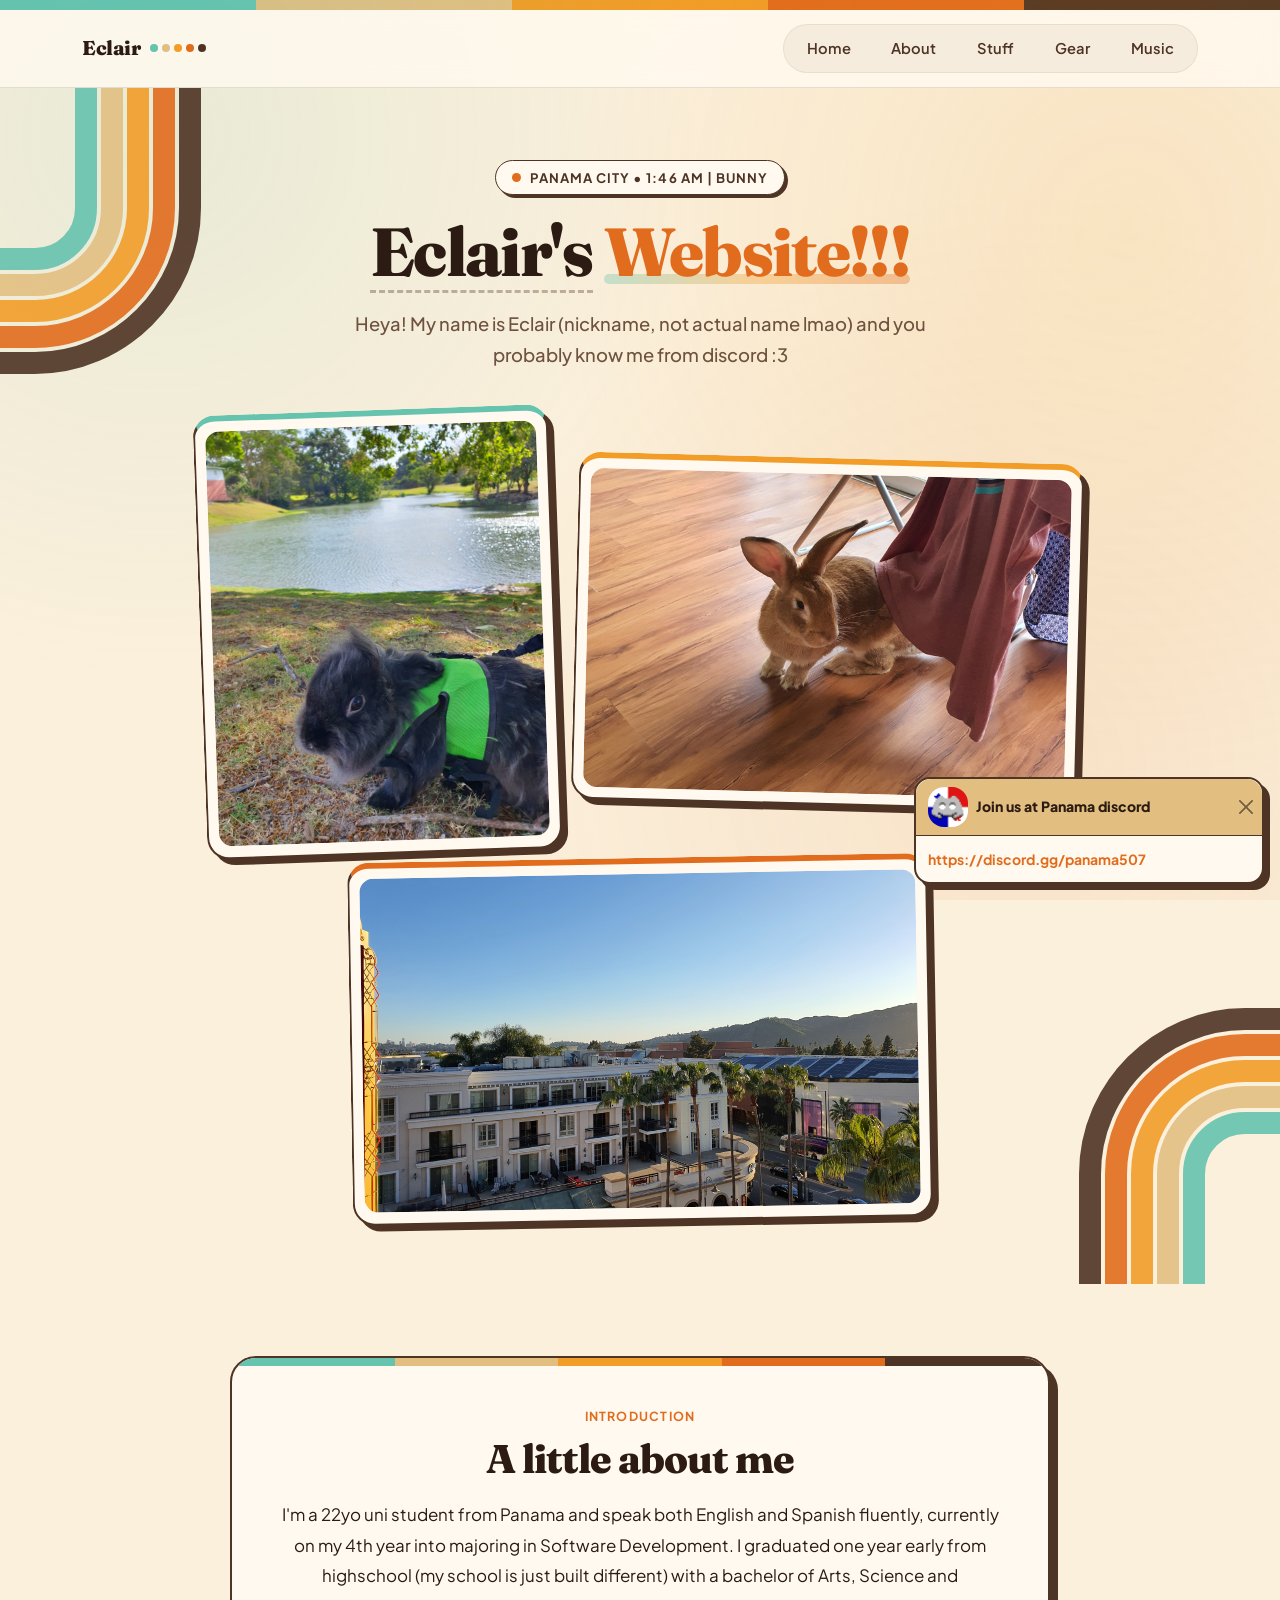
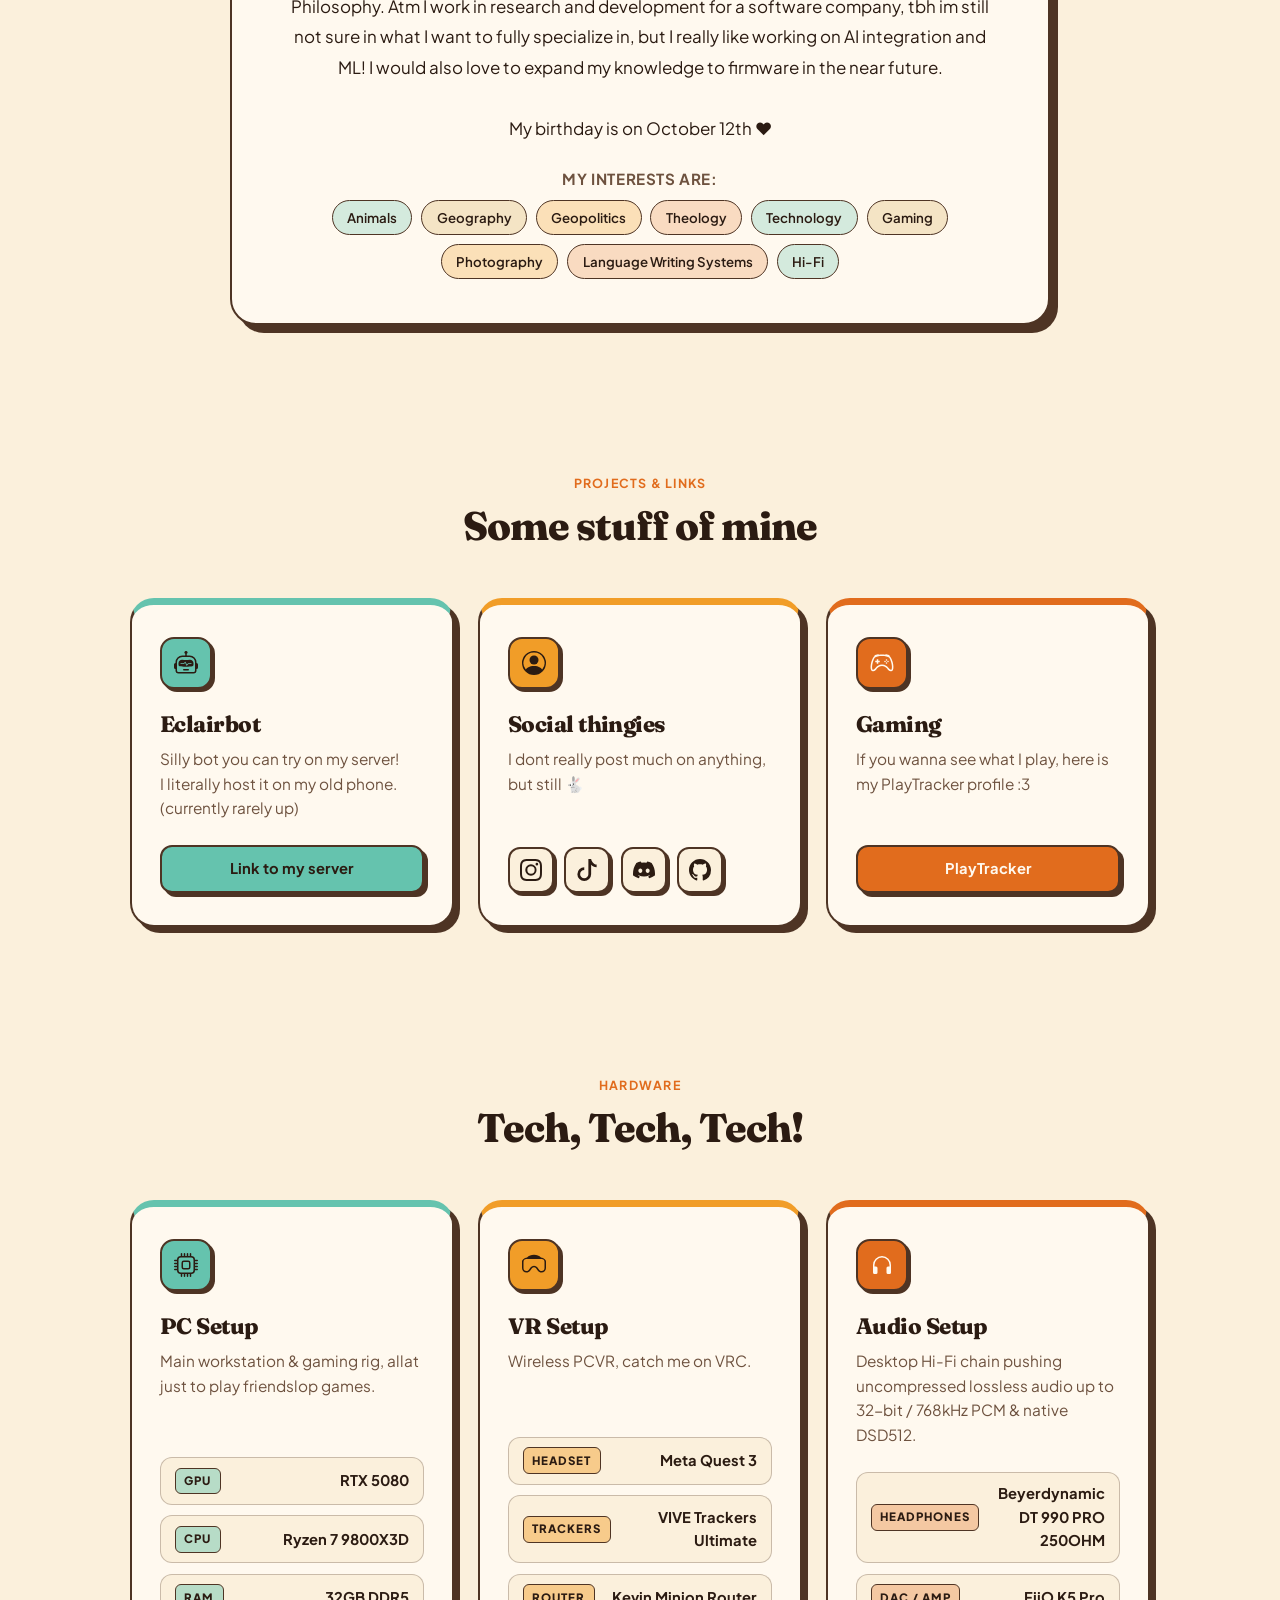
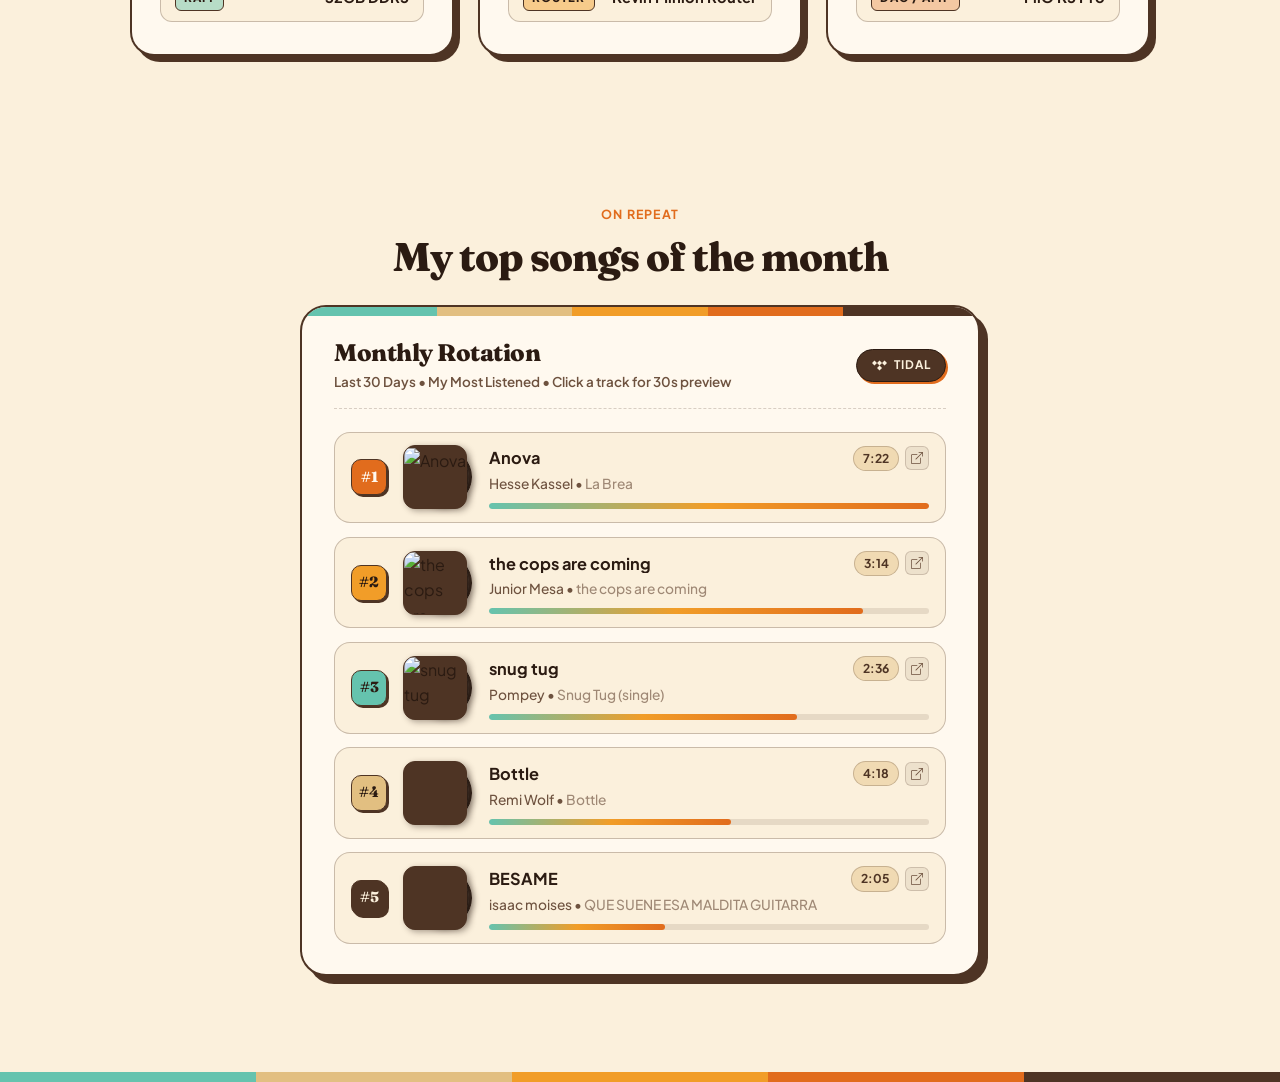
==== commit 27023a2e: "Update headphones to Beyerdynamic DT 990 PRO 250OHM" ====
--- a/index.html
+++ b/index.html
@@ -311,7 +311,7 @@
                     <div class="gear-spec-list">
                         <div class="gear-spec-item">
                             <span class="gear-spec-label tag-orange">Headphones</span>
-                            <span class="gear-spec-value">Beyerdynamic DT 990 PRO</span>
+                            <span class="gear-spec-value">Beyerdynamic DT 990 PRO 250OHM</span>
                         </div>
                         <div class="gear-spec-item">
                             <span class="gear-spec-label tag-orange">DAC / Amp</span>
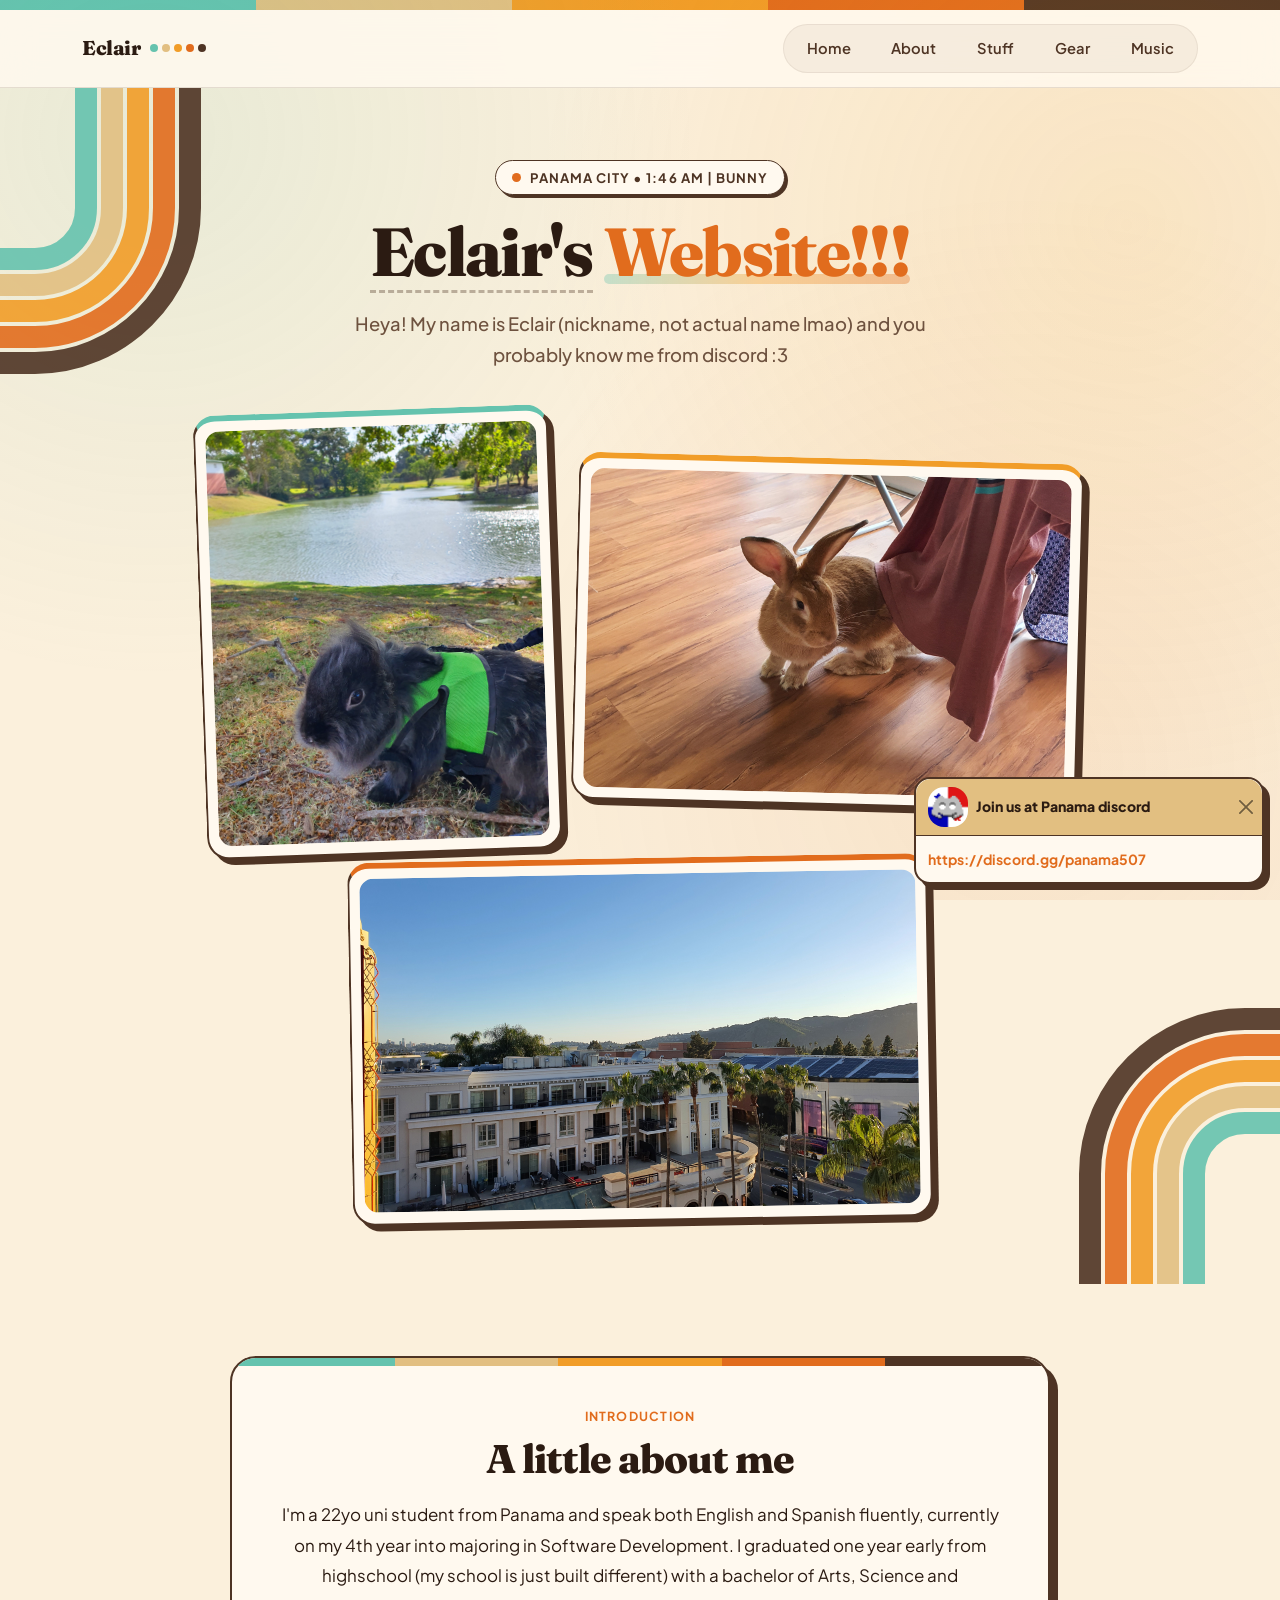
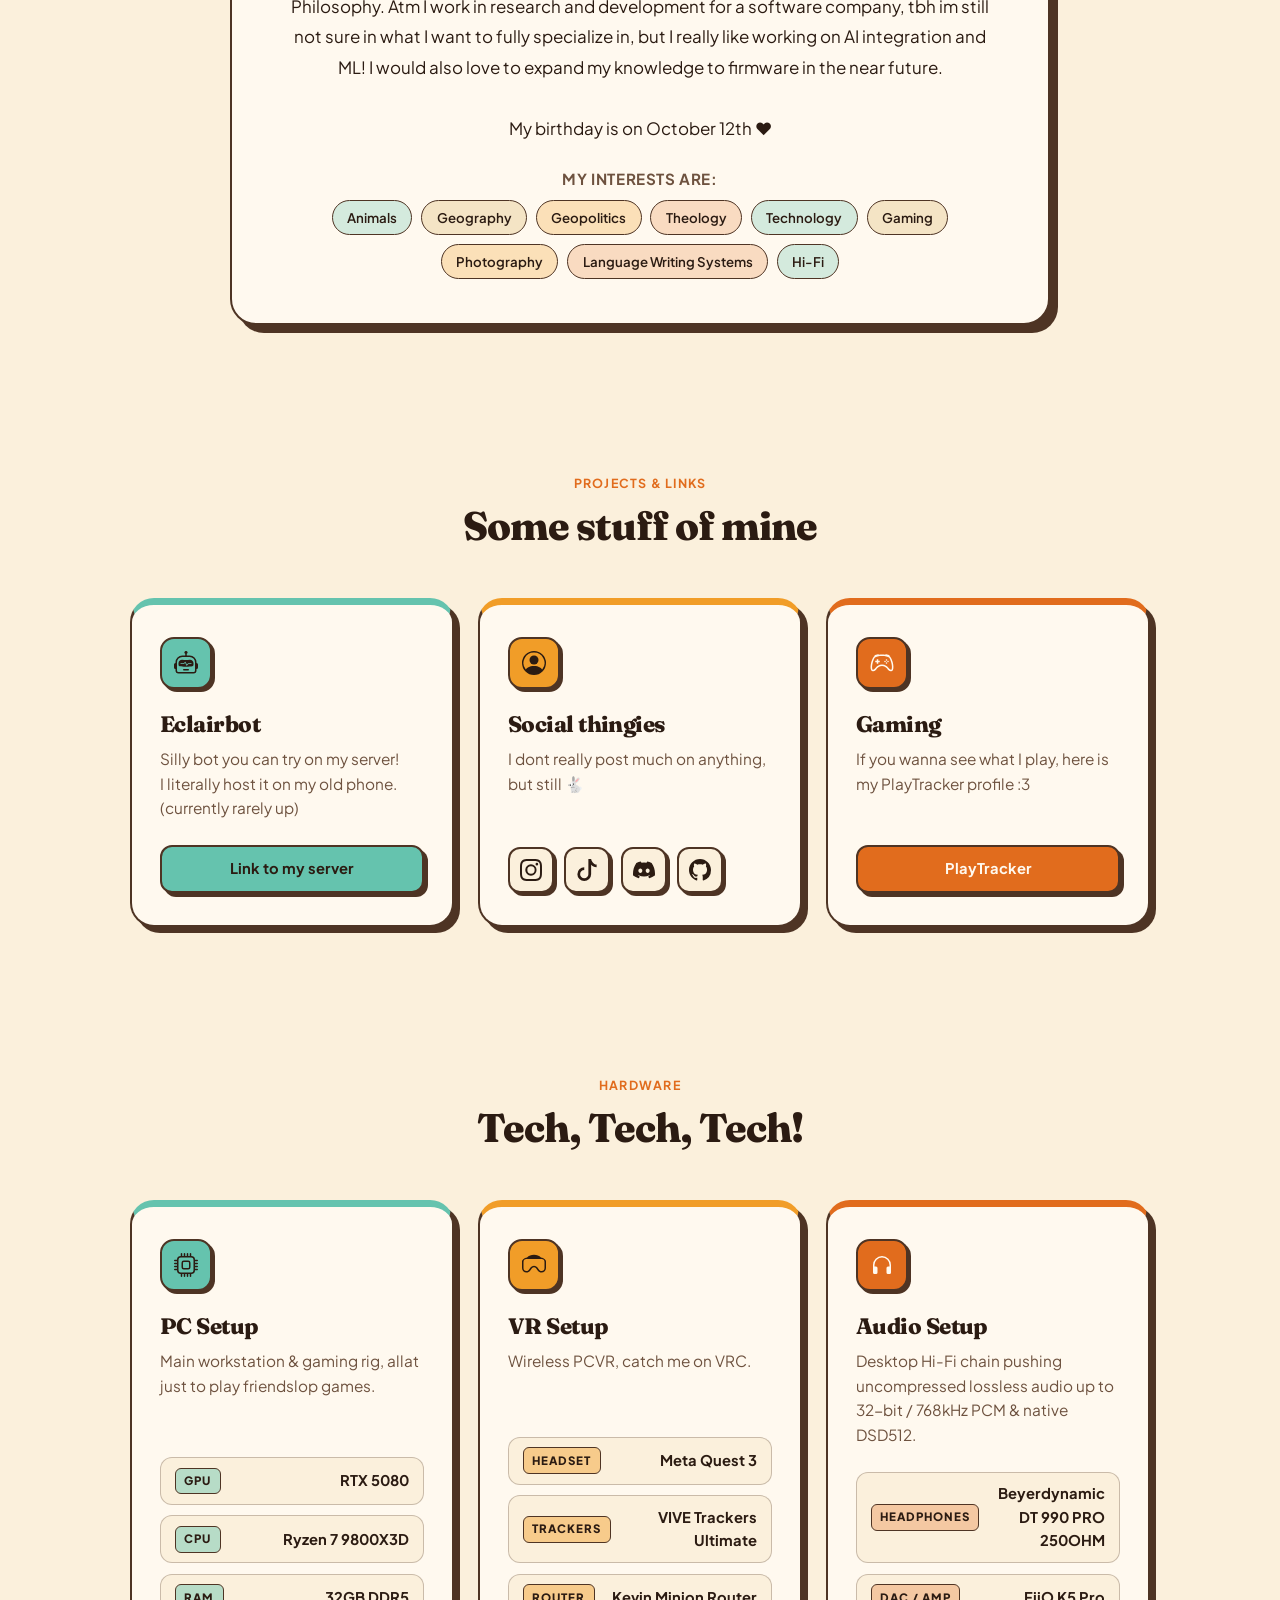
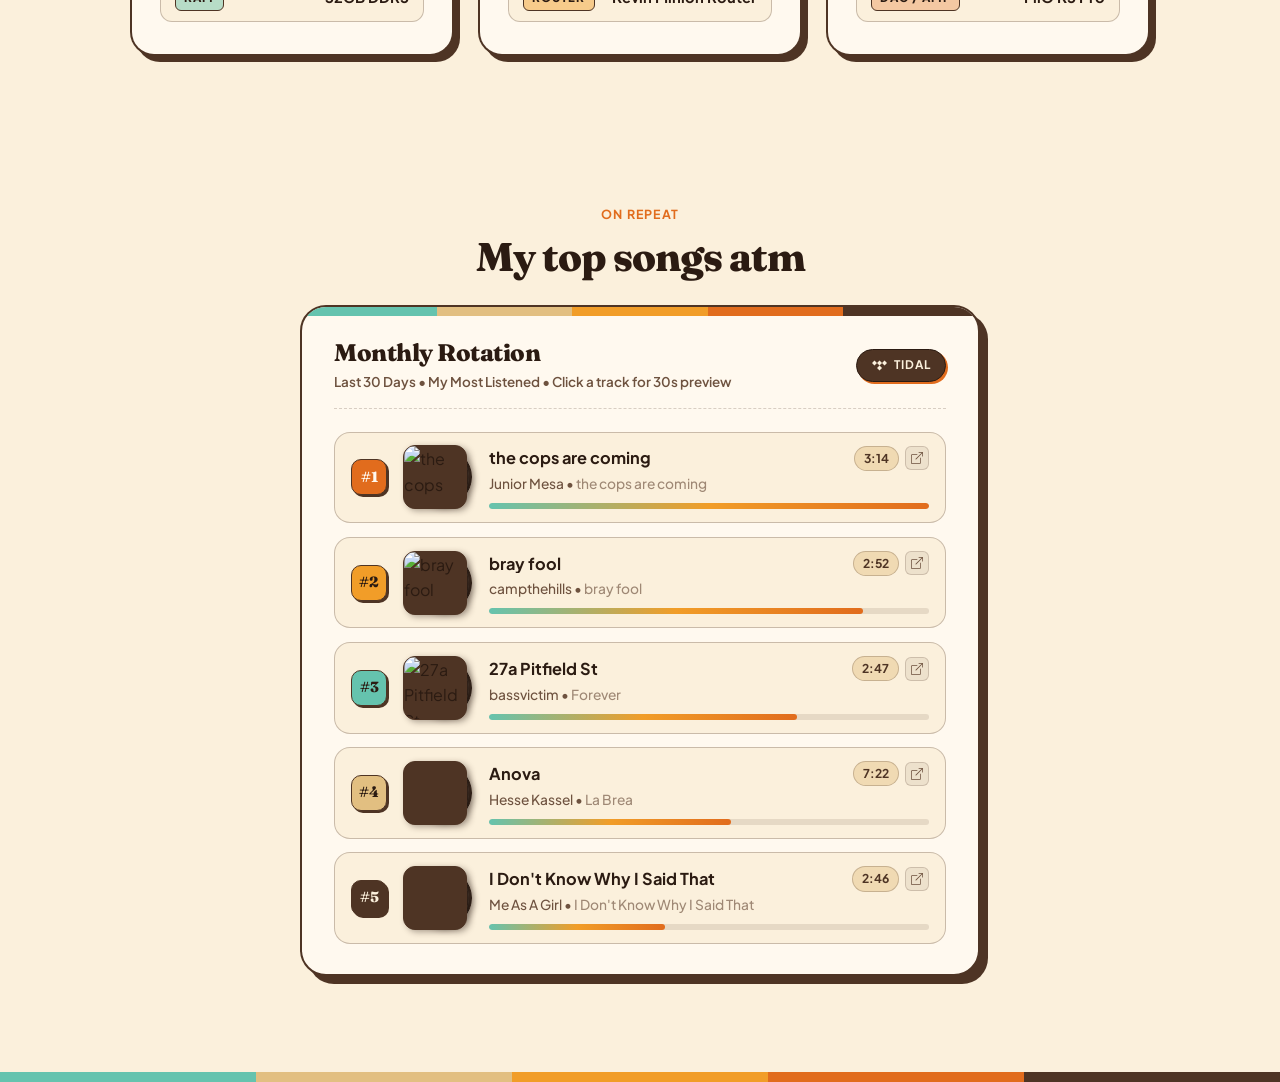
==== commit e8c57c90: "Switch top songs to curated TIDAL playlist and update section text" ====
--- a/index.html
+++ b/index.html
@@ -323,19 +323,19 @@
         </div>
     </section>
 
-    <!-- My Top Songs of the Month (TIDAL Automated Widget) -->
+    <!-- My Top Songs atm (TIDAL Automated Widget) -->
     <section class="section-block pb-5" id="music">
         <div class="container">
             <div class="text-center mb-4">
                 <span class="section-tag">On Repeat</span>
-                <h2 class="section-heading">My top songs of the month</h2>
+                <h2 class="section-heading">My top songs atm</h2>
             </div>
 
             <div class="top-songs-card">
                 <div class="top-songs-header">
                     <div class="top-songs-title-group">
                         <h3 class="top-songs-title">Monthly Rotation</h3>
-                        <span class="top-songs-subtitle" id="top-songs-subtitle">Synced from TIDAL</span>
+                        <span class="top-songs-subtitle" id="top-songs-subtitle">My Most Listened • Click a track for 30s preview</span>
                     </div>
                     <span class="tidal-badge" title="Synced from TIDAL">
                         <svg viewBox="0 0 24 24" aria-hidden="true">
--- a/assets/css/retro-modern.css
+++ b/assets/css/retro-modern.css
@@ -275,6 +275,10 @@
   border-top: 6px solid var(--retro-mint);
 }
 
+.photo-frame-1 img {
+  object-position: center 75%;
+}
+
 .photo-frame-2 {
   grid-column: span 7;
   aspect-ratio: 16 / 11;
@@ -308,6 +312,9 @@
     margin-top: 0;
     transform: none;
     aspect-ratio: 4 / 3;
+  }
+  .photo-frame-1 img {
+    object-position: center 88%;
   }
 }
 
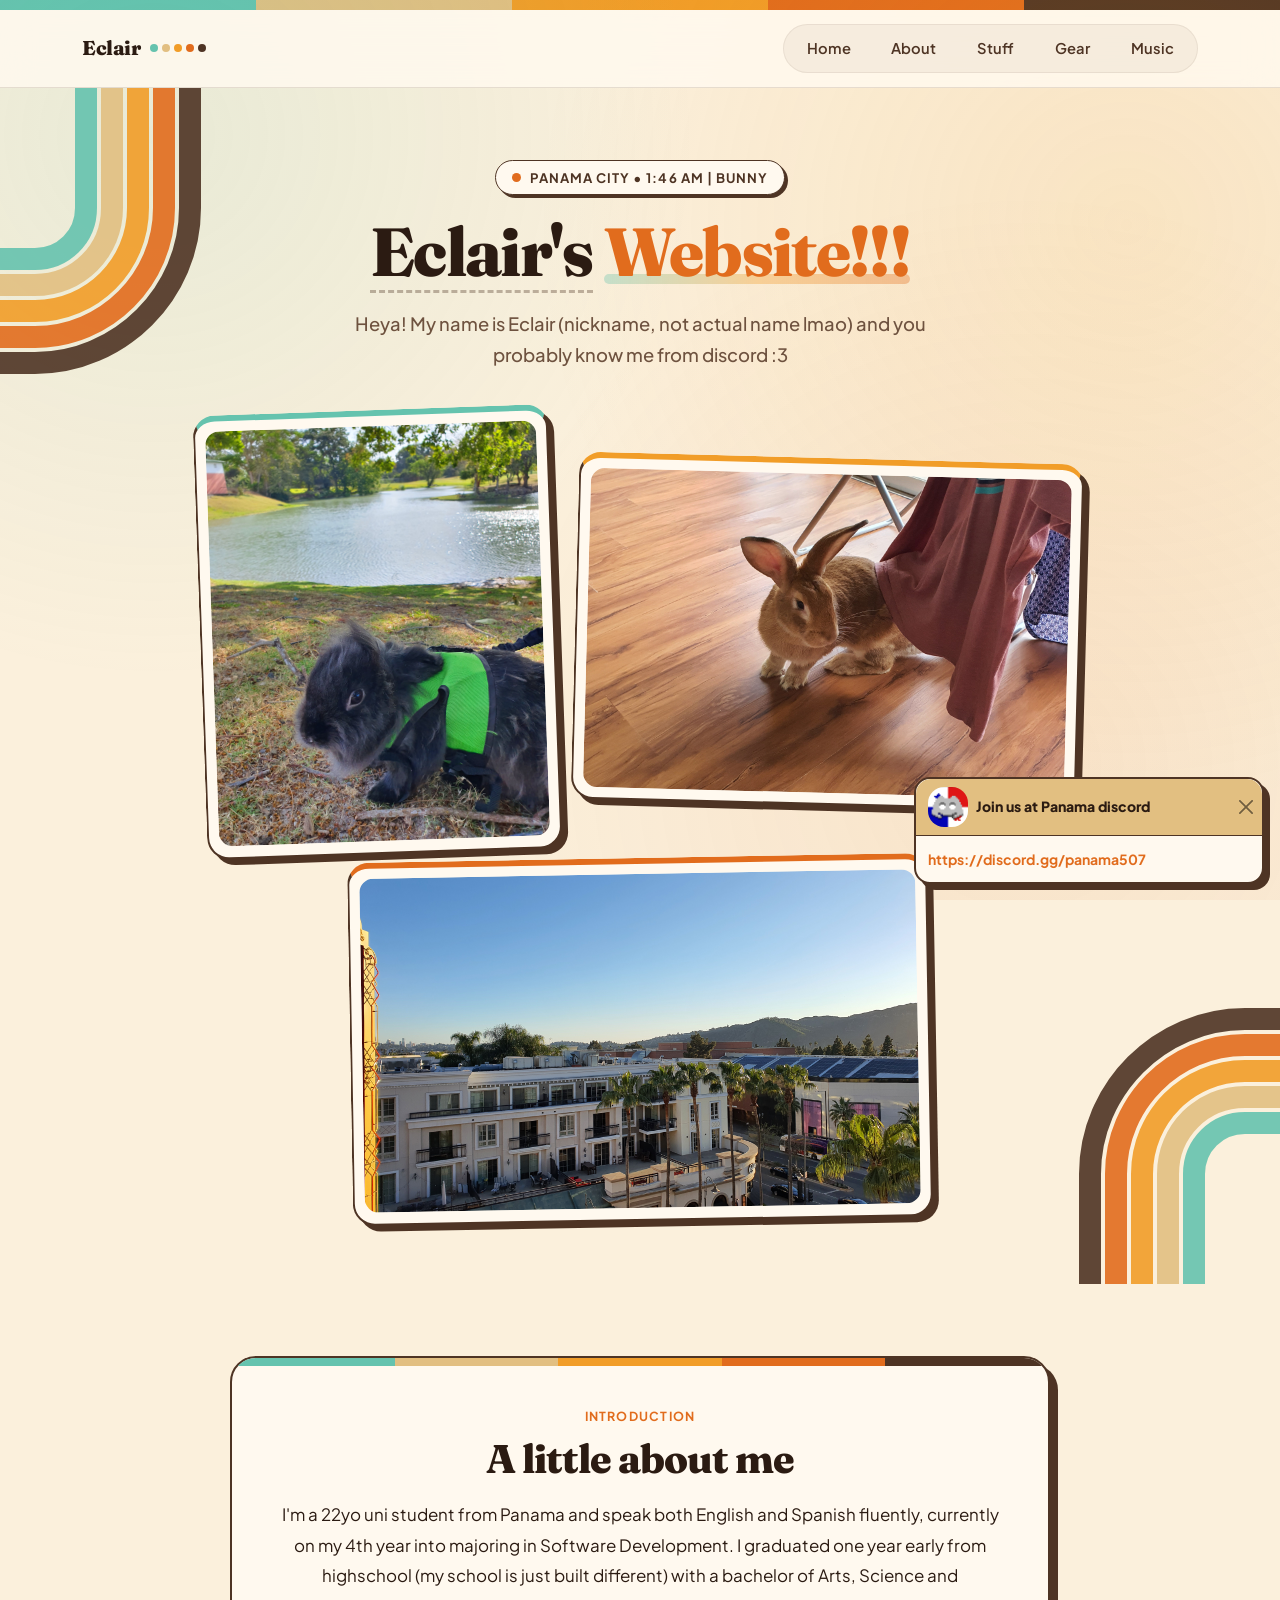
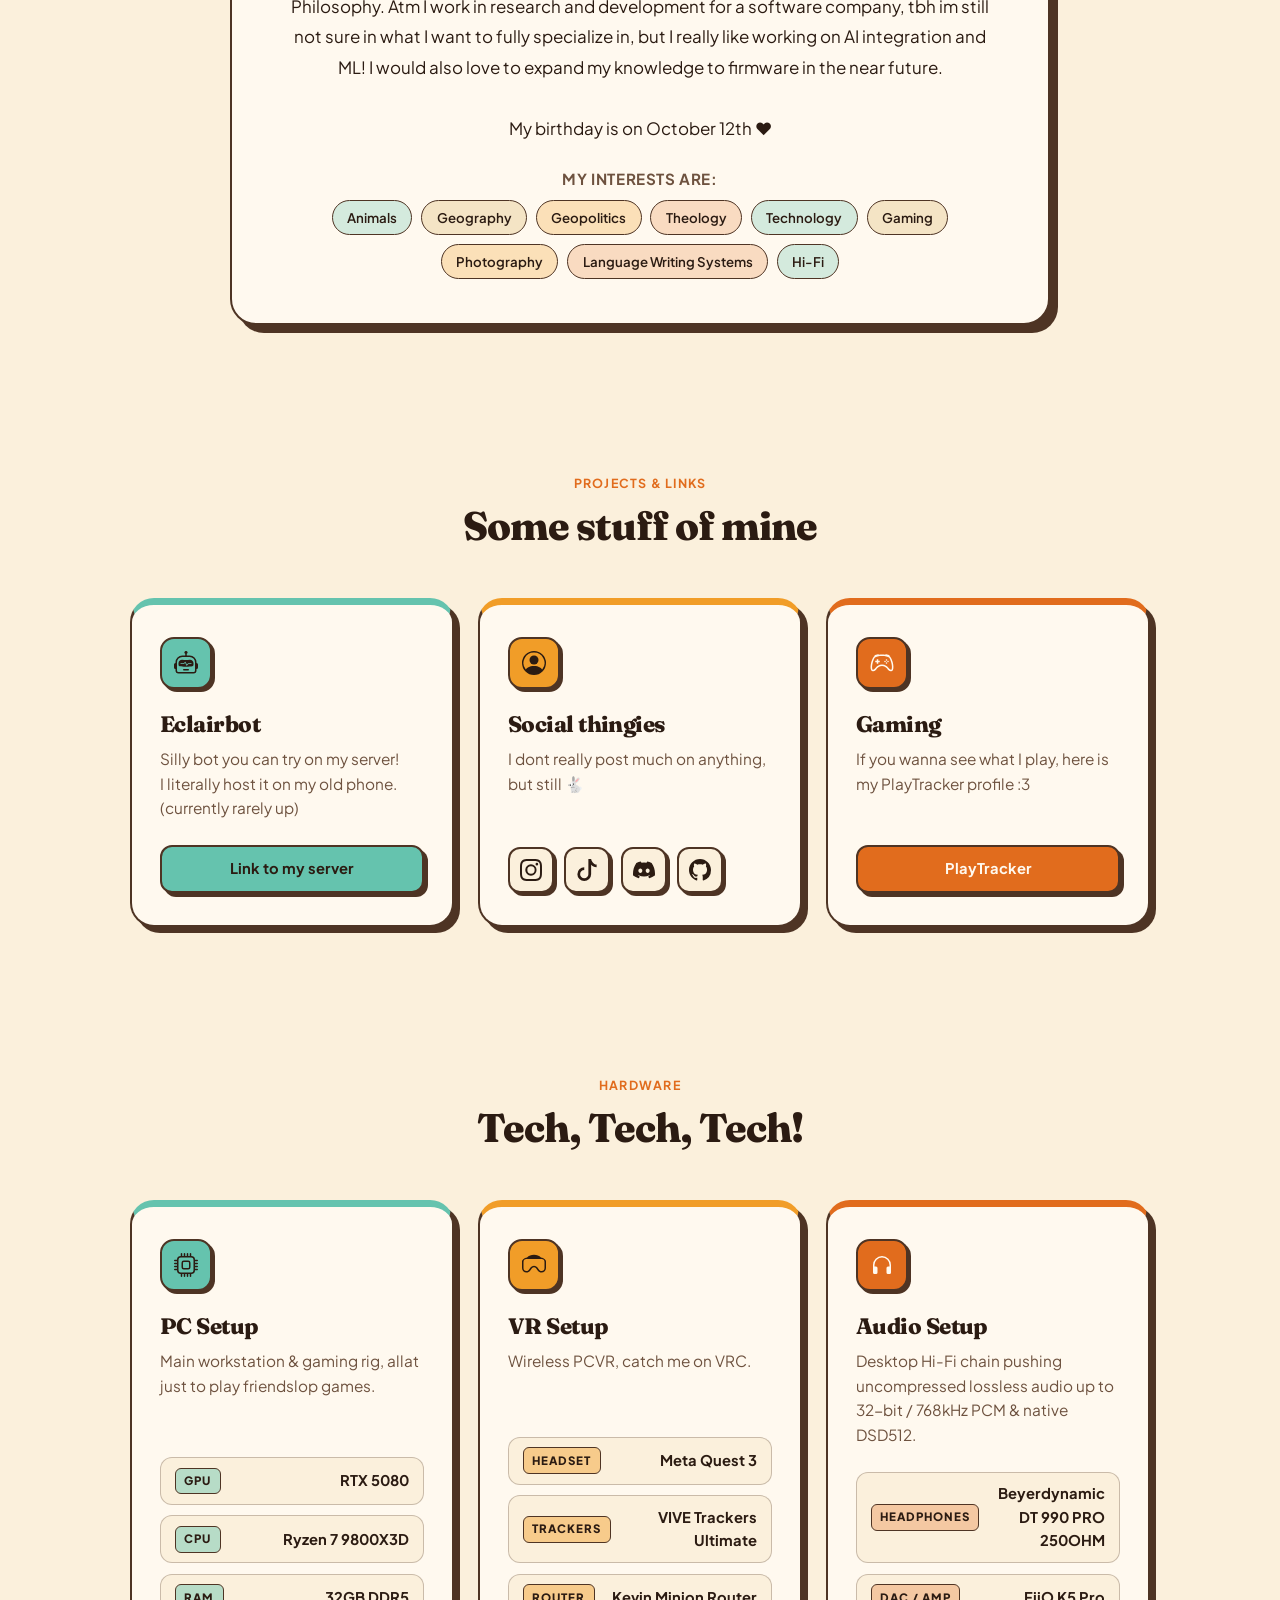
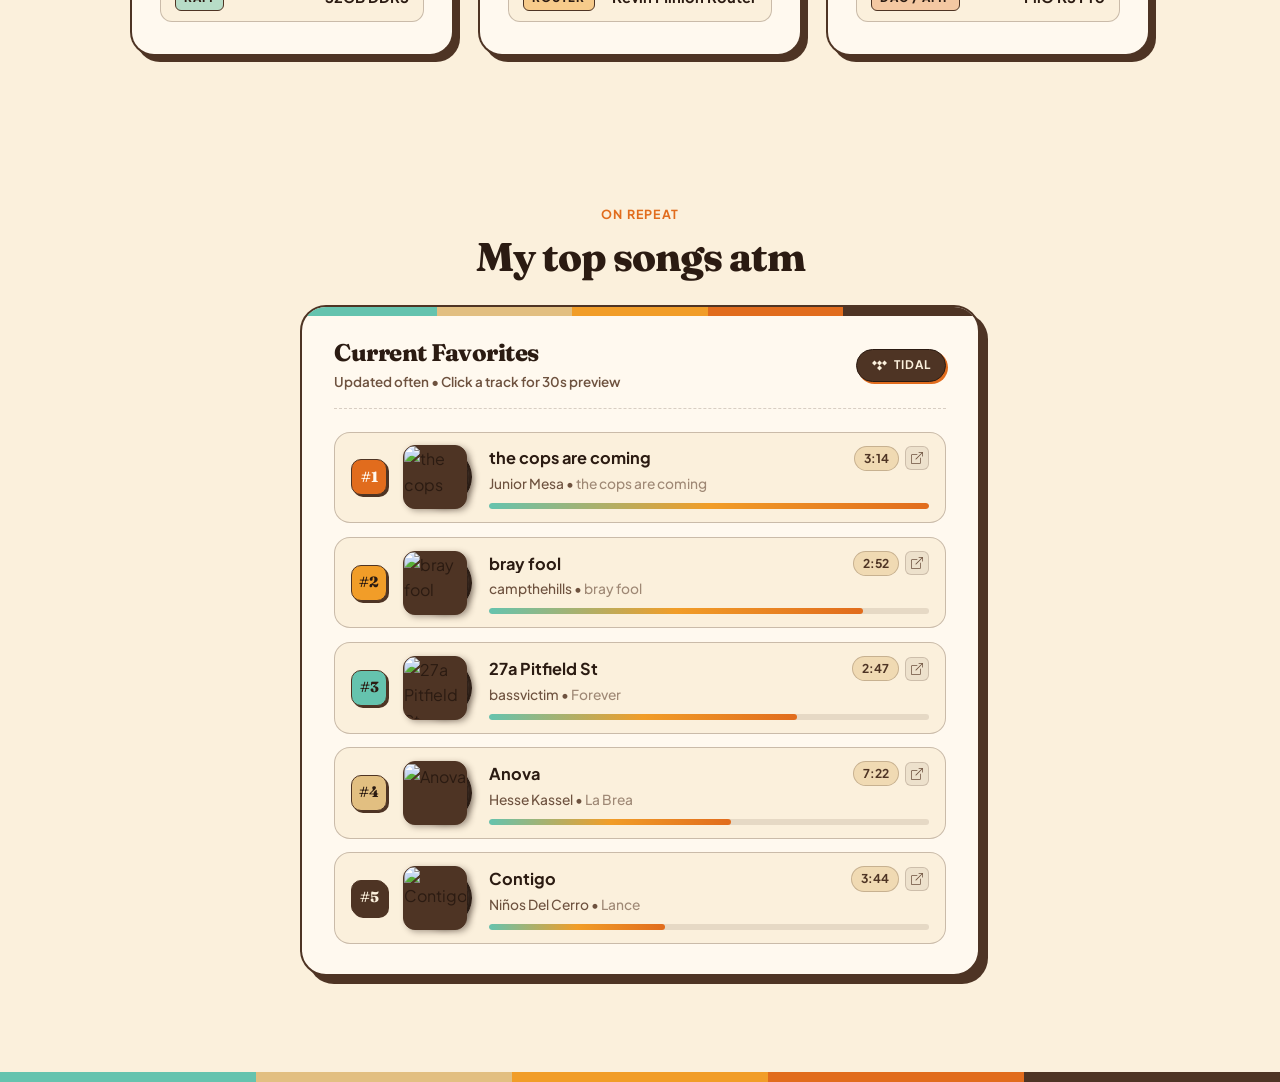
==== commit ef7ce0d6: "Update widget title to Current Favorites and subtitle to Updated often" ====
--- a/index.html
+++ b/index.html
@@ -1,4 +1,4 @@
-<!DOCTYPE html>
+﻿<!DOCTYPE html>
 <html data-bs-theme="light" lang="en">
 
 <head>
@@ -334,8 +334,8 @@
             <div class="top-songs-card">
                 <div class="top-songs-header">
                     <div class="top-songs-title-group">
-                        <h3 class="top-songs-title">Monthly Rotation</h3>
-                        <span class="top-songs-subtitle" id="top-songs-subtitle">My Most Listened • Click a track for 30s preview</span>
+                        <h3 class="top-songs-title">Current Favorites</h3>
+                        <span class="top-songs-subtitle" id="top-songs-subtitle">Updated often • Click a track for 30s preview</span>
                     </div>
                     <span class="tidal-badge" title="Synced from TIDAL">
                         <svg viewBox="0 0 24 24" aria-hidden="true">
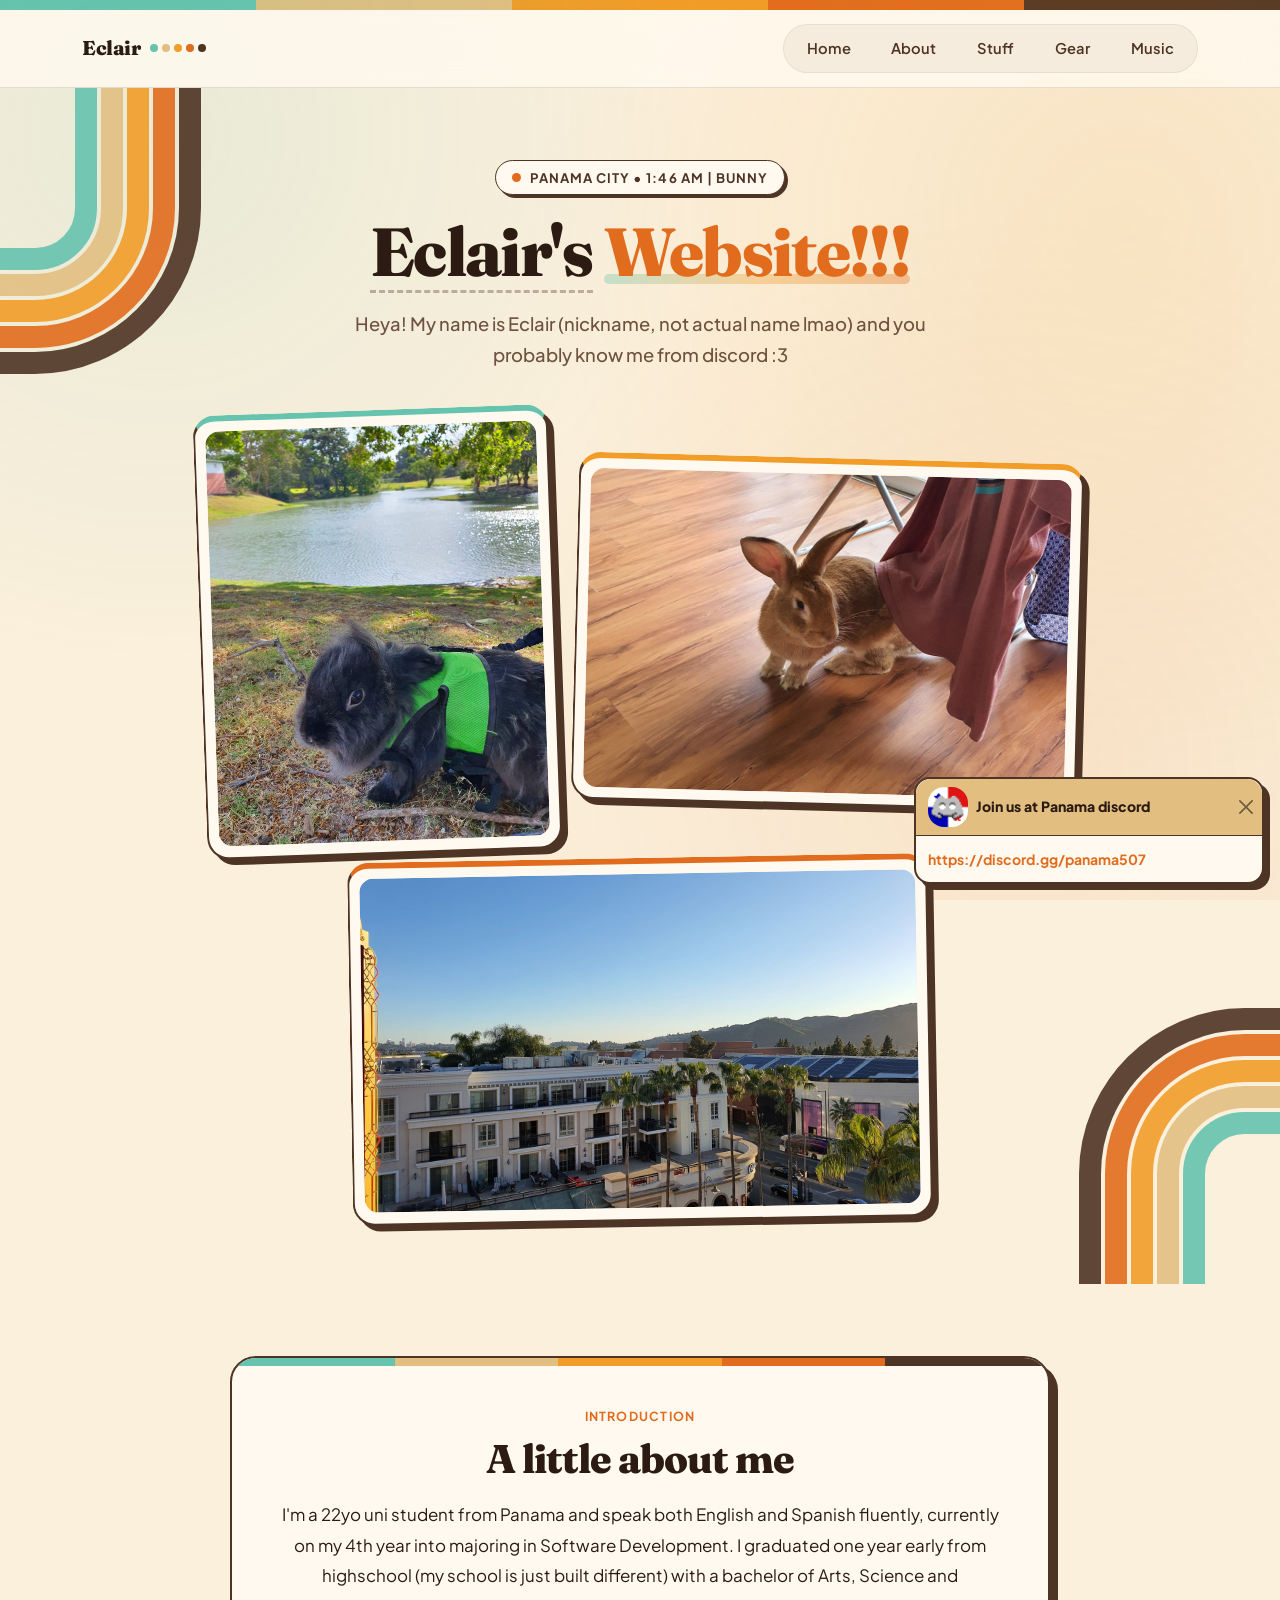
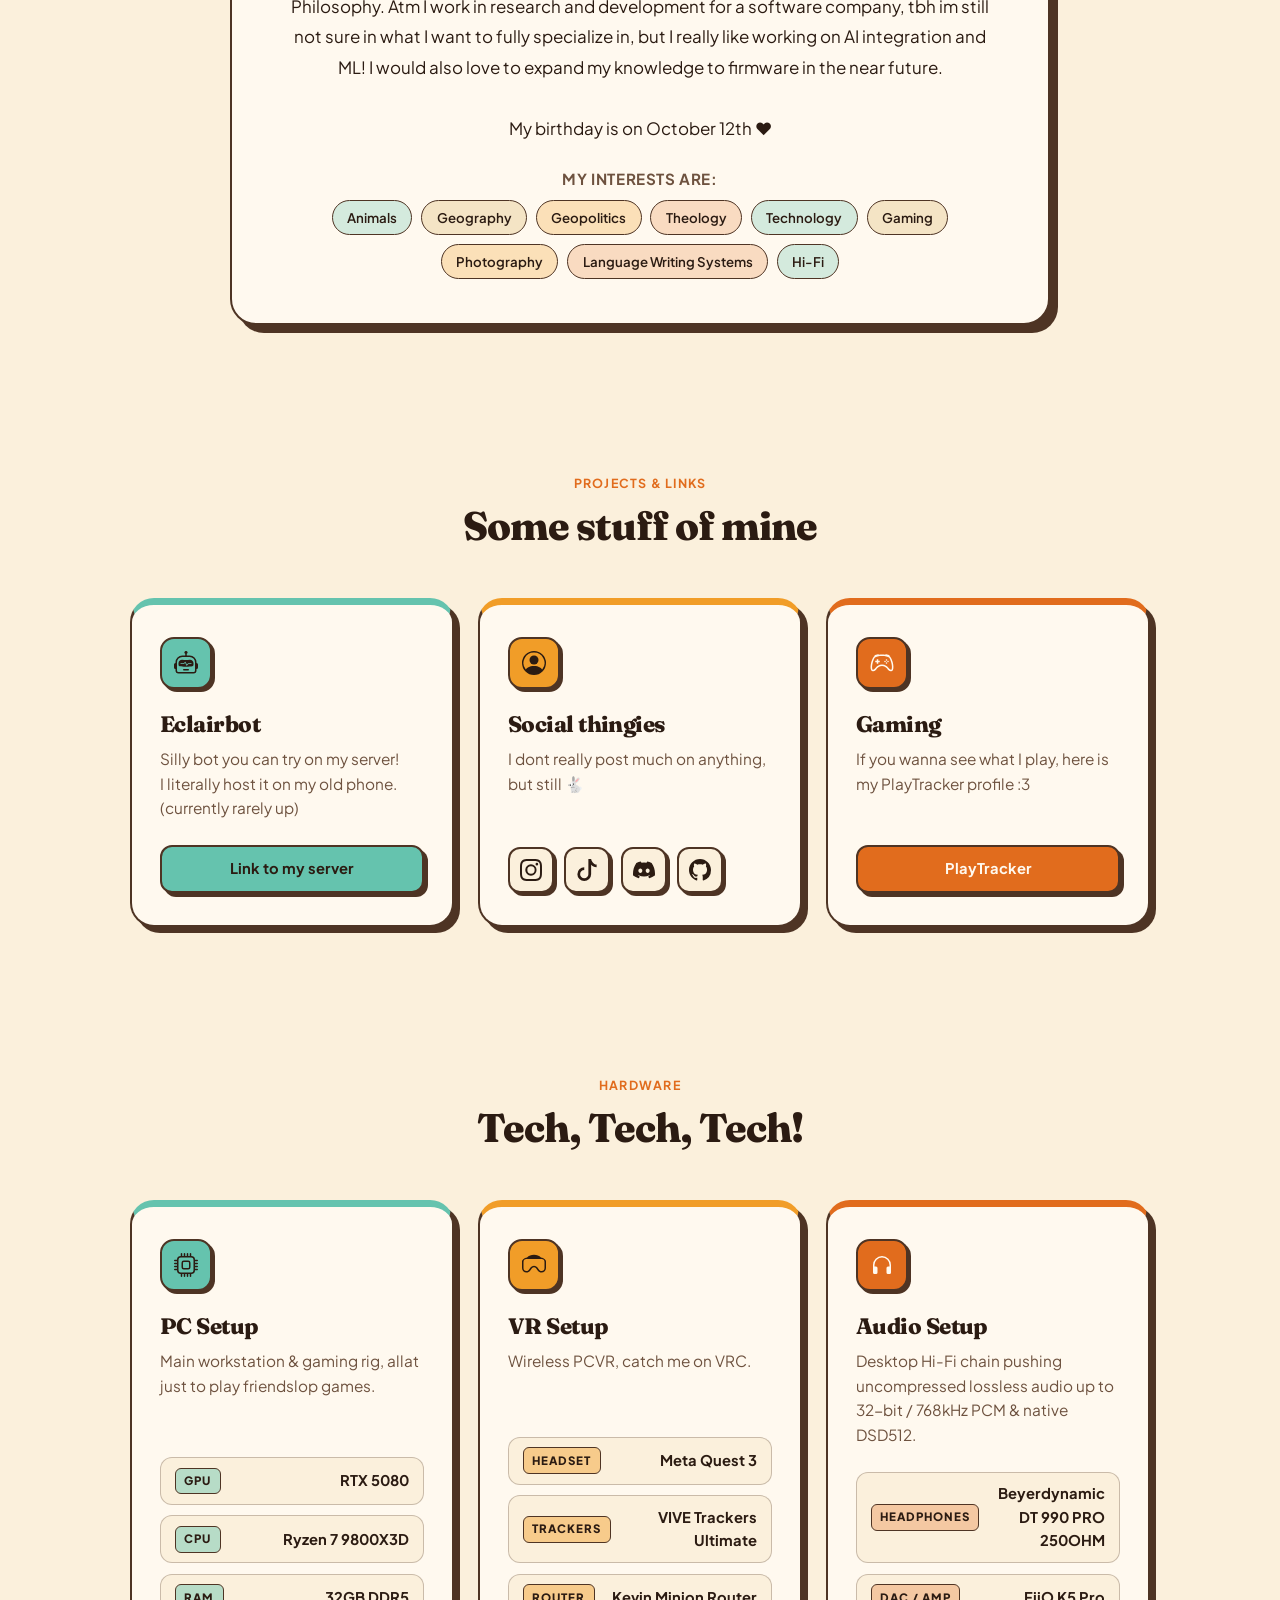
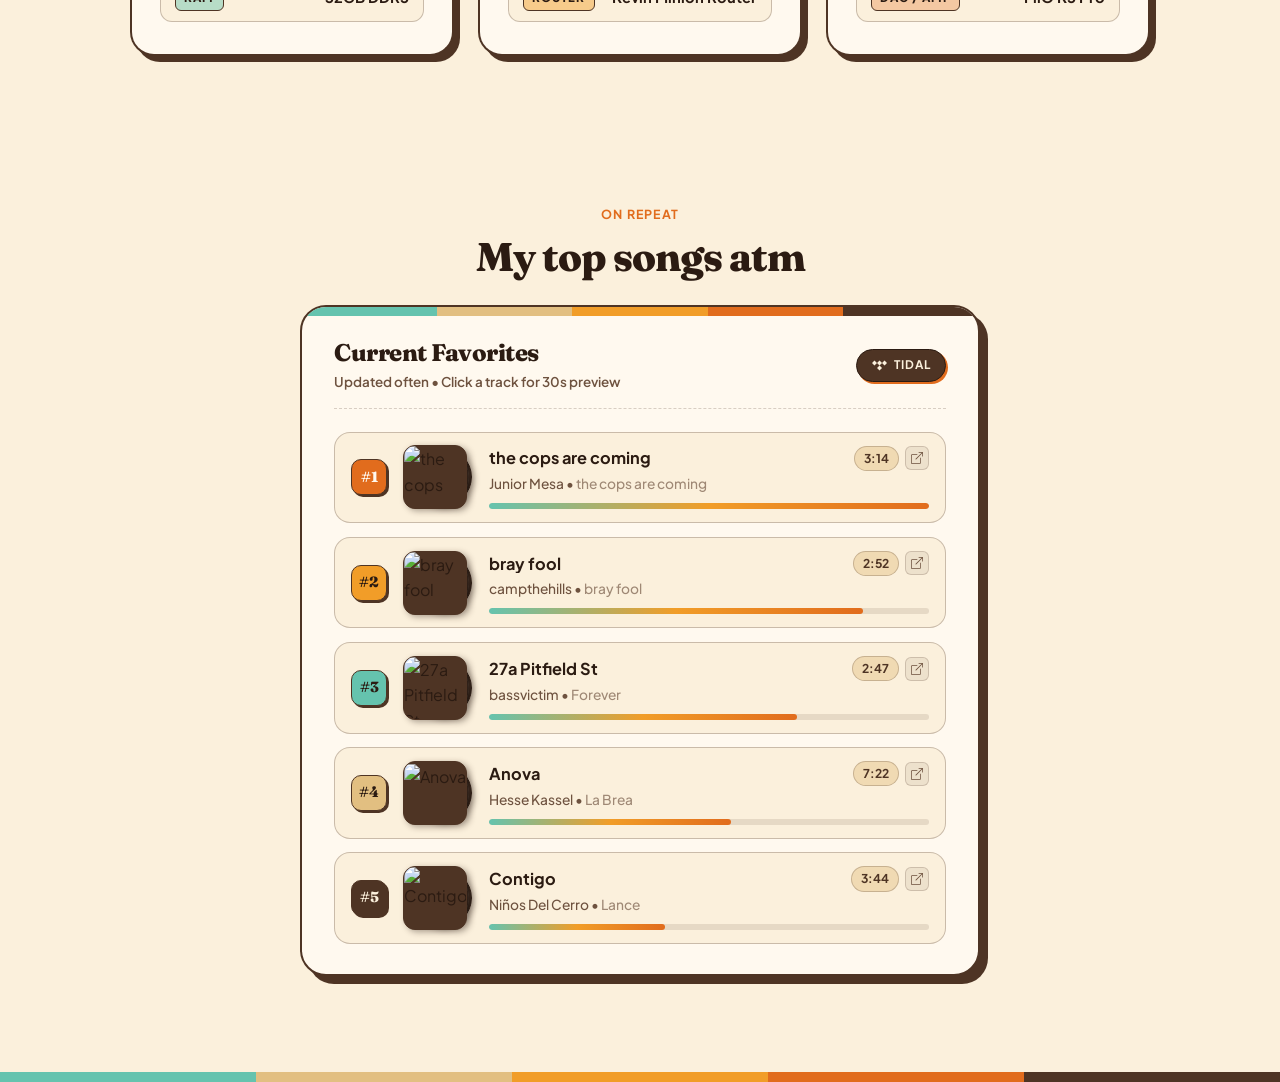
==== commit b36aee04: "Optimize hero photos with WebP and progressive JPEGs for instant loading" ====
--- a/index.html
+++ b/index.html
@@ -16,6 +16,7 @@
     <meta property="og:image:height" content="630">
     <meta name="twitter:card" content="summary_large_image">
     <link rel="icon" type="image/svg+xml" href="data:image/svg+xml,%3Csvg xmlns='http://www.w3.org/2000/svg' viewBox='0 0 64 64'%3E%3Crect width='64' height='64' rx='14' fill='%234E3424'/%3E%3Crect x='6' y='8' width='52' height='9' rx='4' fill='%2365C3AE'/%3E%3Crect x='6' y='20' width='52' height='9' rx='4' fill='%23E2BF81'/%3E%3Crect x='6' y='32' width='52' height='9' rx='4' fill='%23F19D28'/%3E%3Crect x='6' y='44' width='52' height='9' rx='4' fill='%23E16C1D'/%3E%3C/svg%3E">
+        <link rel="preload" as="image" href="assets/img/20230224_161230.webp" type="image/webp" fetchpriority="high">
     <link rel="stylesheet" href="assets/bootstrap/css/bootstrap.min.css">
     <link rel="stylesheet" href="https://fonts.googleapis.com/css2?family=Fraunces:ital,opsz,wght@0,9..144,600..900;1,9..144,600..800&family=Plus+Jakarta+Sans:wght@400;500;600;700;800&family=Inter:wght@400;500;600;700&display=swap">
     <link rel="stylesheet" href="assets/fonts/font-awesome.min.css">
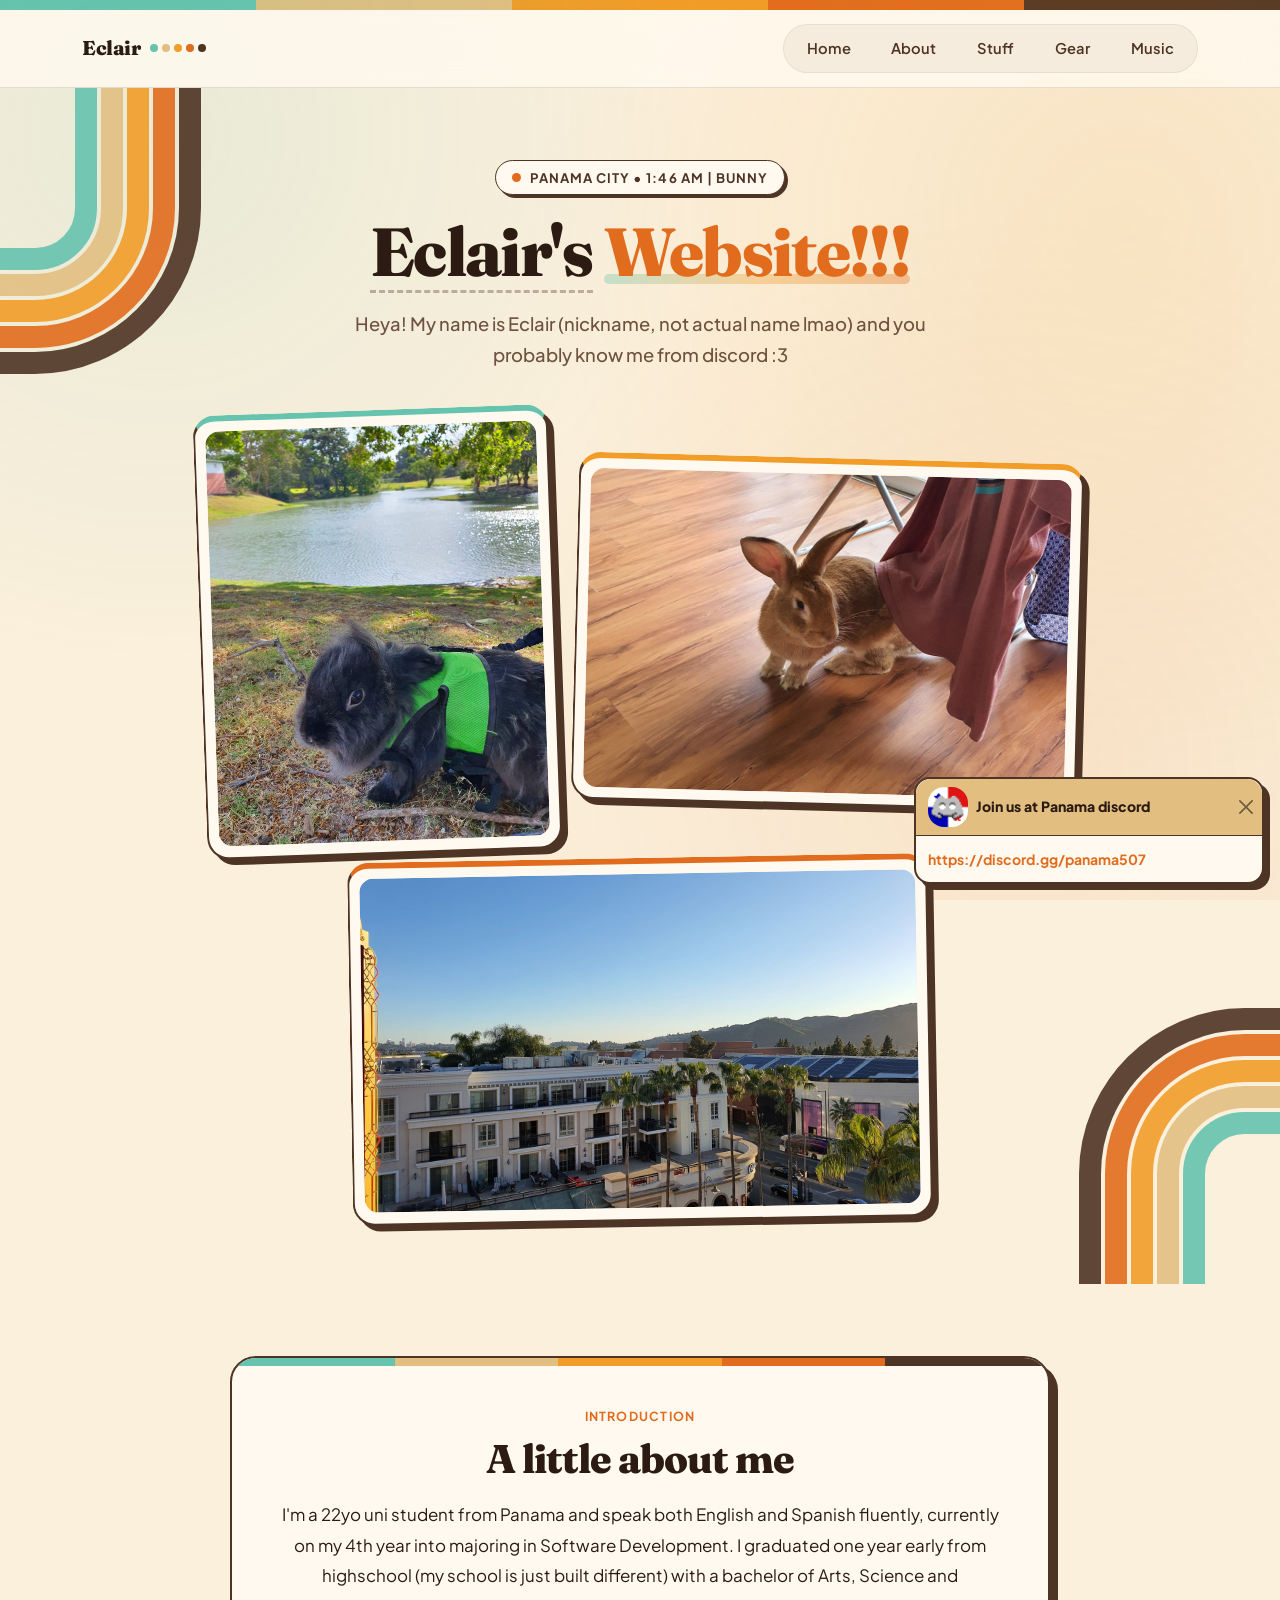
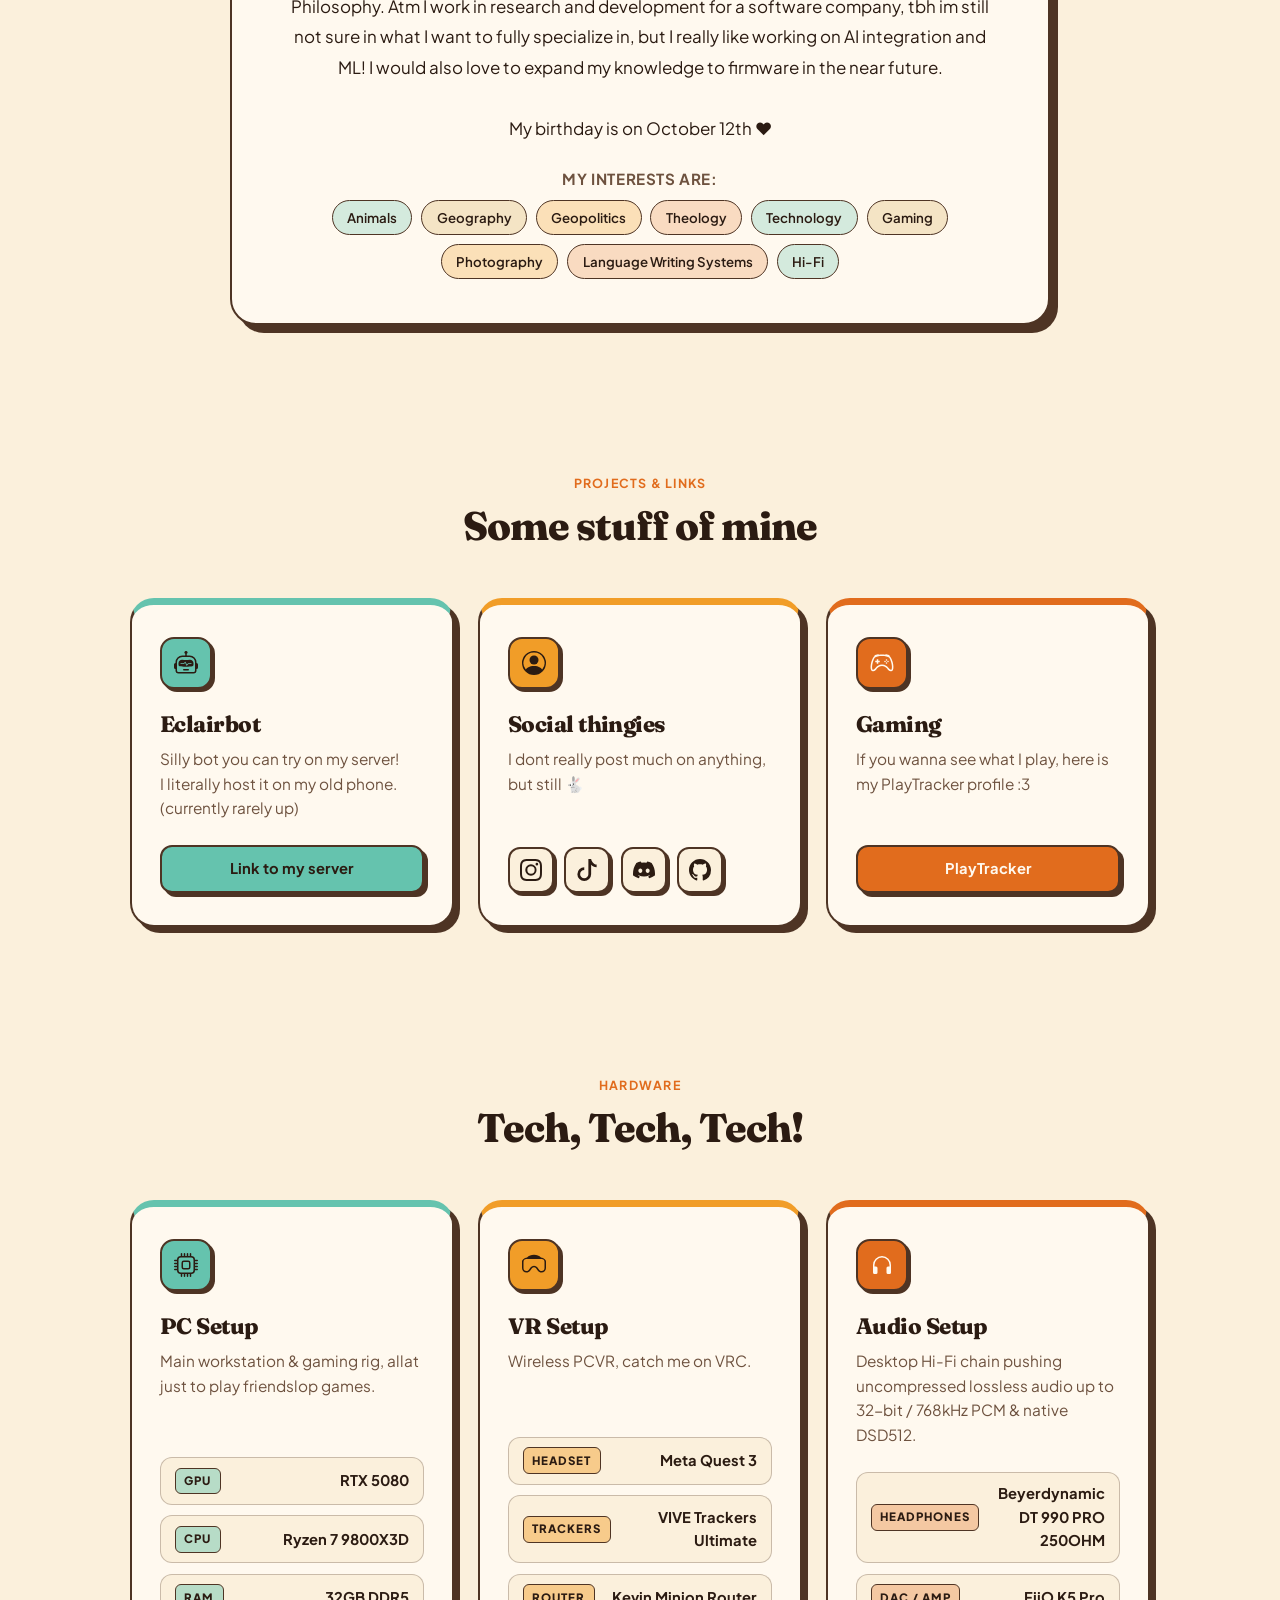
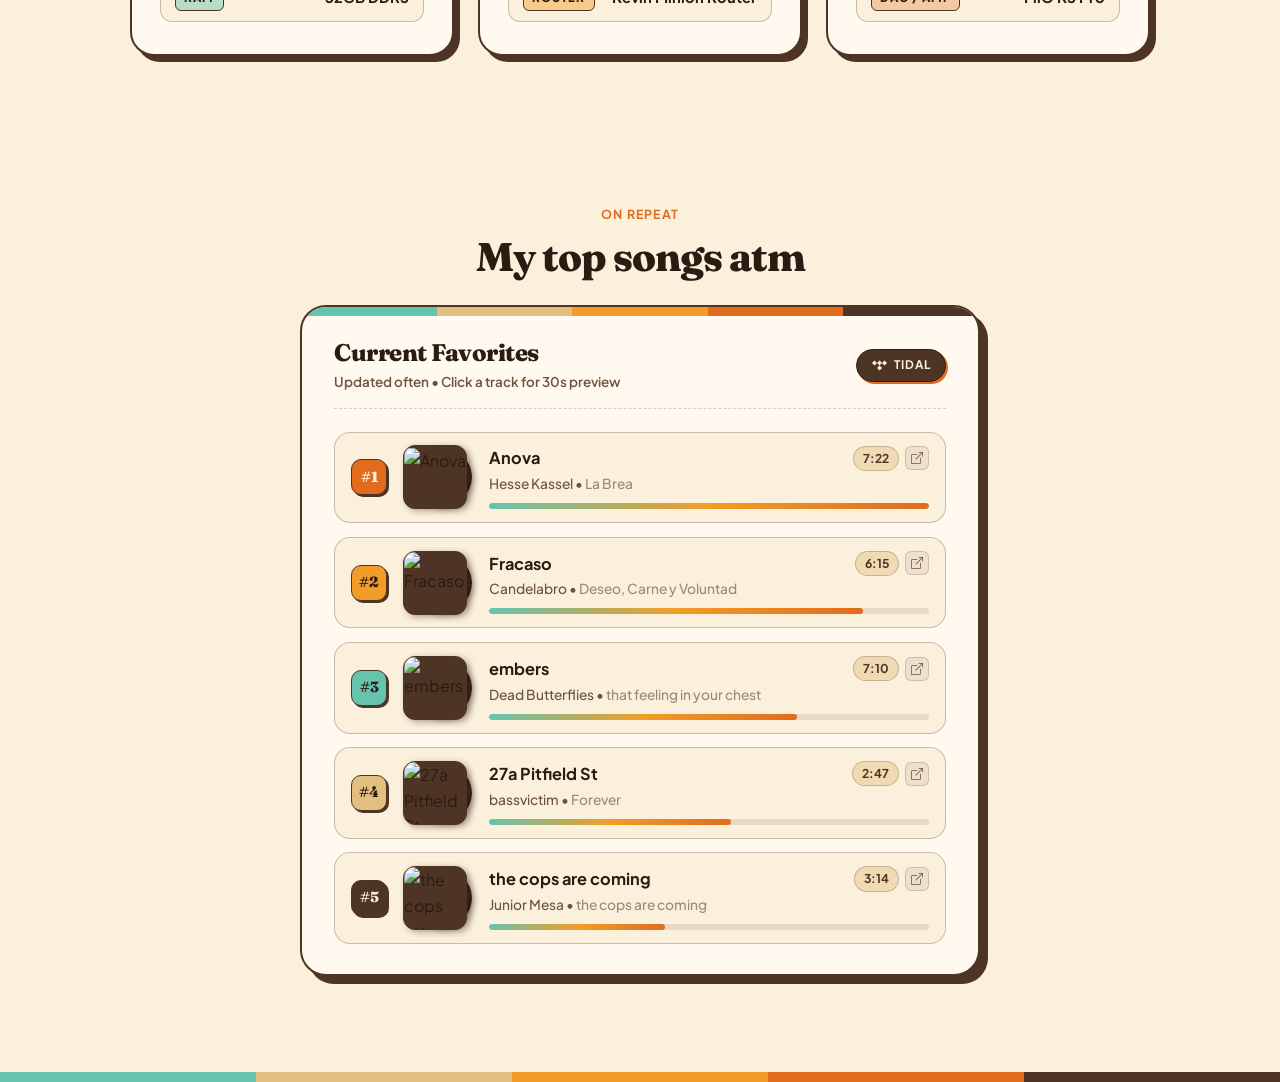
==== commit 15cf97fc: "Add Top Artists component synced automatically from TIDAL" ====
--- a/index.html
+++ b/index.html
@@ -21,7 +21,8 @@
     <link rel="stylesheet" href="https://fonts.googleapis.com/css2?family=Fraunces:ital,opsz,wght@0,9..144,600..900;1,9..144,600..800&family=Plus+Jakarta+Sans:wght@400;500;600;700;800&family=Inter:wght@400;500;600;700&display=swap">
     <link rel="stylesheet" href="assets/fonts/font-awesome.min.css">
     <link rel="stylesheet" href="assets/css/retro-modern.css">
-    <link rel="stylesheet" href="assets/css/top-songs.css">
+        <link rel="stylesheet" href="assets/css/top-songs.css">
+    <link rel="stylesheet" href="assets/css/top-artists.css">
 </head>
 
 <body id="Home">
@@ -466,7 +467,8 @@
             });
         });
     </script>
-    <script src="assets/js/top-songs.js"></script>
+        <script src="assets/js/top-songs.js"></script>
+    <script src="assets/js/top-artists.js"></script>
 </body>
 
 </html>
--- a/assets/css/top-artists.css
+++ b/assets/css/top-artists.css
@@ -0,0 +1,261 @@
+/* ==========================================================================
+   Aesthetic Top Artists Widget — 70s Vintage Edition
+   ========================================================================== */
+
+.top-artists-card {
+  max-width: 680px;
+  margin: 2.2rem auto 0;
+  background: #fff9ef;
+  border: 2px solid #4e3424;
+  border-radius: 26px;
+  padding: 2rem 2rem 1.85rem;
+  box-shadow: 8px 8px 0 #4e3424;
+  position: relative;
+  overflow: hidden;
+}
+
+/* 5-Stripe 70s Top Ribbon */
+.top-artists-card::before {
+  content: "";
+  position: absolute;
+  top: 0;
+  left: 0;
+  right: 0;
+  height: 9px;
+  background: linear-gradient(
+    90deg,
+    #65c3ae 0% 20%,
+    #e2bf81 20% 40%,
+    #f19d28 40% 60%,
+    #e16c1d 60% 80%,
+    #4e3424 80% 100%
+  );
+  z-index: 2;
+}
+
+.top-artists-header {
+  display: flex;
+  align-items: center;
+  justify-content: space-between;
+  flex-wrap: wrap;
+  gap: 0.75rem;
+  margin-bottom: 1.4rem;
+  padding-bottom: 1rem;
+  border-bottom: 1.5px dashed rgba(78, 52, 36, 0.22);
+  position: relative;
+  z-index: 1;
+}
+
+.top-artists-title-group {
+  display: flex;
+  flex-direction: column;
+  text-align: left;
+}
+
+.top-artists-title {
+  font-family: "Fraunces", "Inter", Georgia, serif;
+  font-size: 1.5rem;
+  font-weight: 800;
+  color: #2b1b12;
+  margin: 0;
+  letter-spacing: -0.02em;
+}
+
+.top-artists-subtitle {
+  font-size: 0.84rem;
+  font-weight: 600;
+  color: #6e523f;
+  margin-top: 0.2rem;
+}
+
+.top-artists-list {
+  display: flex;
+  flex-direction: column;
+  gap: 0.85rem;
+  position: relative;
+  z-index: 1;
+}
+
+.artist-row {
+  display: flex;
+  align-items: center;
+  gap: 1.1rem;
+  padding: 0.8rem 1rem;
+  border-radius: 16px;
+  background: #fbf0dc;
+  border: 1.5px solid rgba(78, 52, 36, 0.28);
+  text-decoration: none;
+  color: inherit;
+  transition:
+    transform 0.25s cubic-bezier(0.22, 1, 0.36, 1),
+    background 0.25s ease,
+    border-color 0.25s ease,
+    box-shadow 0.25s ease;
+  position: relative;
+  overflow: hidden;
+  opacity: 0;
+  transform: translateY(10px);
+  animation: artistFadeIn 0.45s cubic-bezier(0.22, 1, 0.36, 1) forwards;
+}
+
+@keyframes artistFadeIn {
+  to {
+    opacity: 1;
+    transform: translateY(0);
+  }
+}
+
+.artist-row:hover {
+  transform: translate(-3px, -3px);
+  background: #fffdf9;
+  border-color: #4e3424;
+  box-shadow: 5px 5px 0 #4e3424;
+  color: inherit;
+}
+
+/* Rank Badge */
+.artist-rank {
+  min-width: 36px;
+  height: 36px;
+  border-radius: 10px;
+  display: flex;
+  align-items: center;
+  justify-content: center;
+  font-family: "Fraunces", Georgia, serif;
+  font-size: 0.92rem;
+  font-weight: 800;
+  color: #2b1b12;
+  background: #e2bf81;
+  border: 1.5px solid #4e3424;
+  box-shadow: 2px 2px 0 #4e3424;
+  transition: transform 0.22s ease;
+  flex-shrink: 0;
+}
+
+.artist-row[data-rank="1"] .artist-rank { background: #e16c1d; color: #fff9ef; }
+.artist-row[data-rank="2"] .artist-rank { background: #f19d28; color: #2b1b12; }
+.artist-row[data-rank="3"] .artist-rank { background: #65c3ae; color: #2b1b12; }
+.artist-row[data-rank="4"] .artist-rank { background: #e2bf81; color: #2b1b12; }
+.artist-row[data-rank="5"] .artist-rank { background: #4e3424; color: #fbf0dc; }
+
+.artist-row:hover .artist-rank {
+  transform: scale(1.08) rotate(-4deg);
+}
+
+/* Circular Artist Avatar with 70s Ring Accent */
+.artist-avatar-wrap {
+  position: relative;
+  width: 60px;
+  height: 60px;
+  border-radius: 50%;
+  overflow: hidden;
+  flex-shrink: 0;
+  border: 2px solid #4e3424;
+  box-shadow: 3px 3px 0 rgba(78, 52, 36, 0.35);
+  background: #e2bf81;
+}
+
+.artist-avatar {
+  width: 100%;
+  height: 100%;
+  object-fit: cover;
+  transition: transform 0.35s cubic-bezier(0.22, 1, 0.36, 1);
+}
+
+.artist-row:hover .artist-avatar {
+  transform: scale(1.1);
+}
+
+/* Artist Info */
+.artist-info {
+  flex: 1;
+  min-width: 0;
+  text-align: left;
+}
+
+.artist-top-line {
+  display: flex;
+  align-items: center;
+  justify-content: space-between;
+  gap: 0.75rem;
+  margin-bottom: 0.25rem;
+}
+
+.artist-name {
+  font-size: 1.05rem;
+  font-weight: 700;
+  color: #2b1b12;
+  white-space: nowrap;
+  overflow: hidden;
+  text-overflow: ellipsis;
+  margin: 0;
+  transition: color 0.2s ease;
+}
+
+.artist-row:hover .artist-name {
+  color: #e16c1d;
+}
+
+.artist-genre-badge {
+  font-size: 0.72rem;
+  font-weight: 700;
+  text-transform: uppercase;
+  letter-spacing: 0.06em;
+  padding: 0.15rem 0.6rem;
+  border-radius: 999px;
+  border: 1px solid rgba(78, 52, 36, 0.28);
+  background: rgba(101, 195, 174, 0.3);
+  color: #2b1b12;
+  flex-shrink: 0;
+  transition: all 0.2s ease;
+}
+
+.artist-row:hover .artist-genre-badge {
+  background: #f19d28;
+  border-color: #4e3424;
+}
+
+.artist-meta {
+  font-size: 0.85rem;
+  color: #6e523f;
+  white-space: nowrap;
+  overflow: hidden;
+  text-overflow: ellipsis;
+  display: flex;
+  align-items: center;
+  gap: 0.35rem;
+}
+
+.artist-meta-label {
+  font-weight: 600;
+  opacity: 0.75;
+}
+
+.artist-meta-value {
+  font-weight: 700;
+  color: #2b1b12;
+}
+
+@media (max-width: 576px) {
+  .top-artists-card {
+    padding: 1.35rem 1.15rem;
+    border-radius: 20px;
+    margin-top: 1.75rem;
+  }
+  .artist-row {
+    gap: 0.75rem;
+    padding: 0.65rem;
+  }
+  .artist-avatar-wrap {
+    width: 48px;
+    height: 48px;
+  }
+  .artist-rank {
+    min-width: 30px;
+    height: 30px;
+    font-size: 0.8rem;
+  }
+  .artist-name {
+    font-size: 0.95rem;
+  }
+}
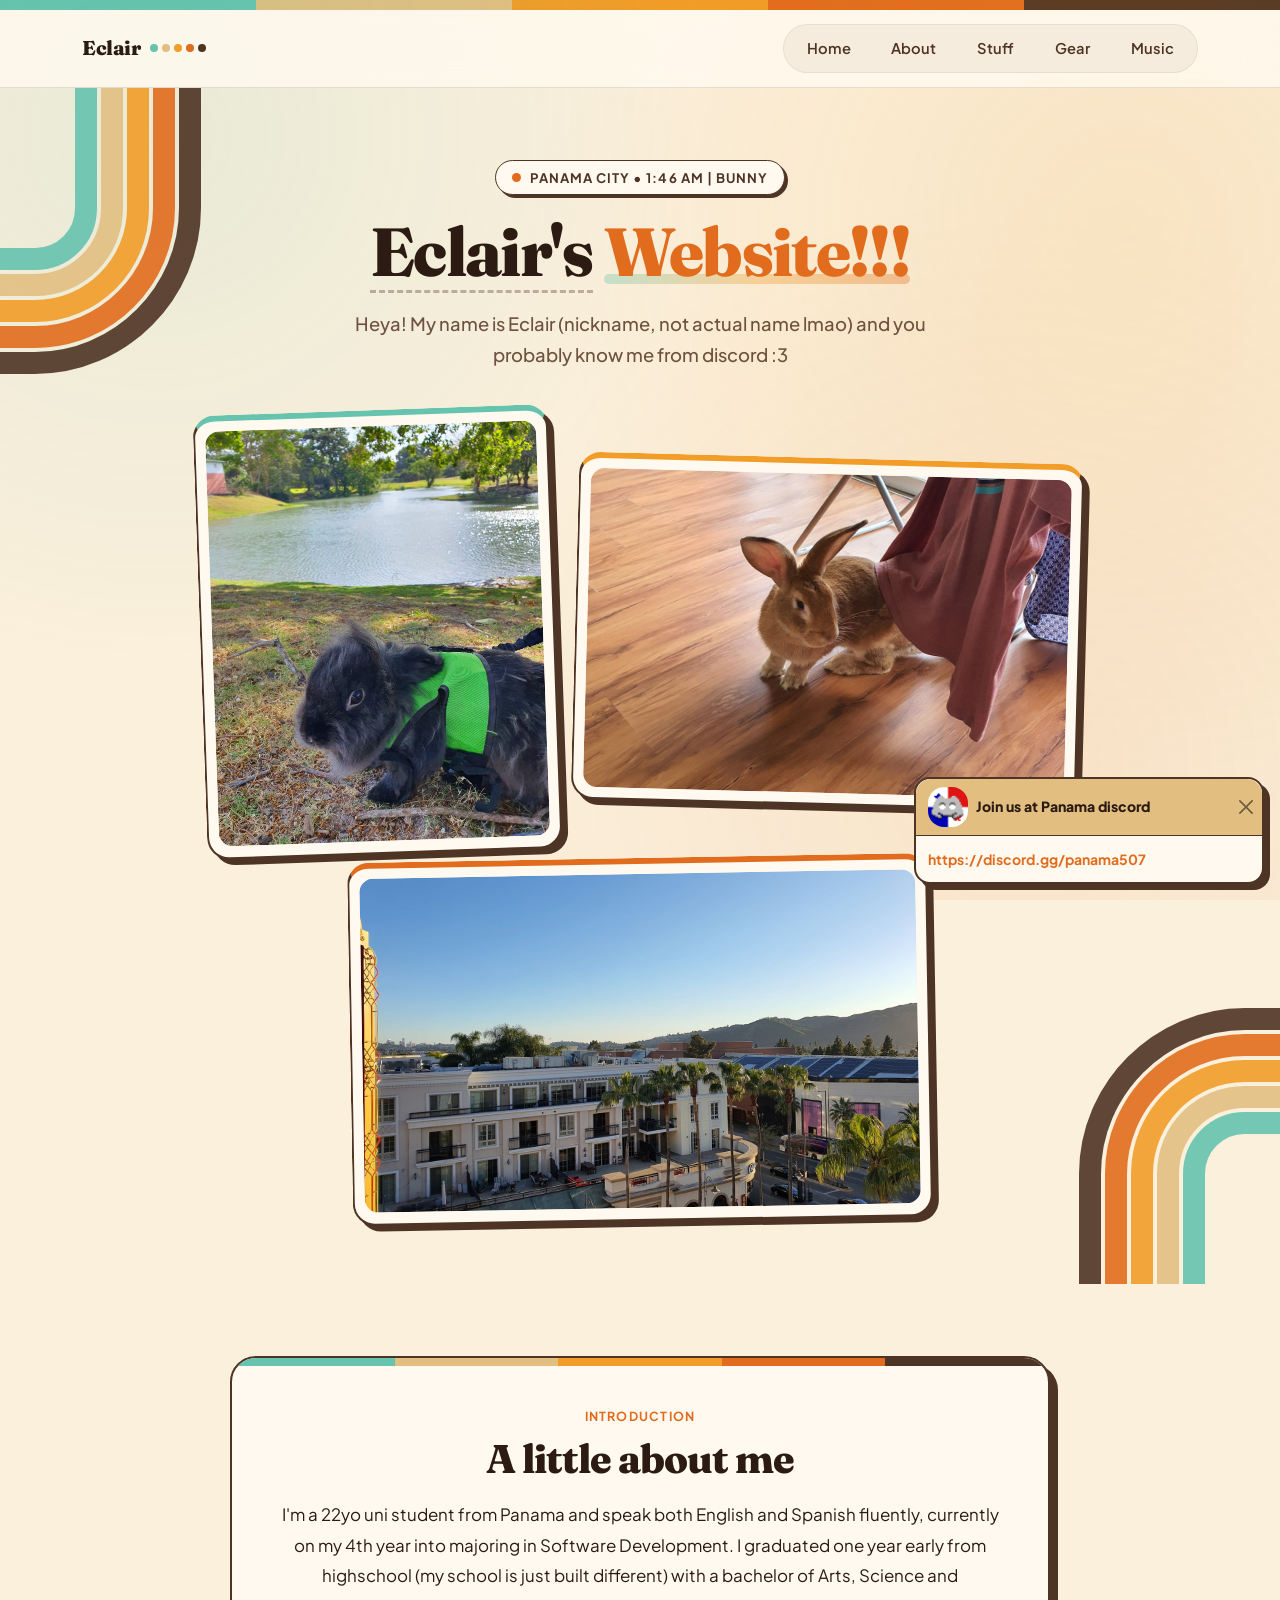
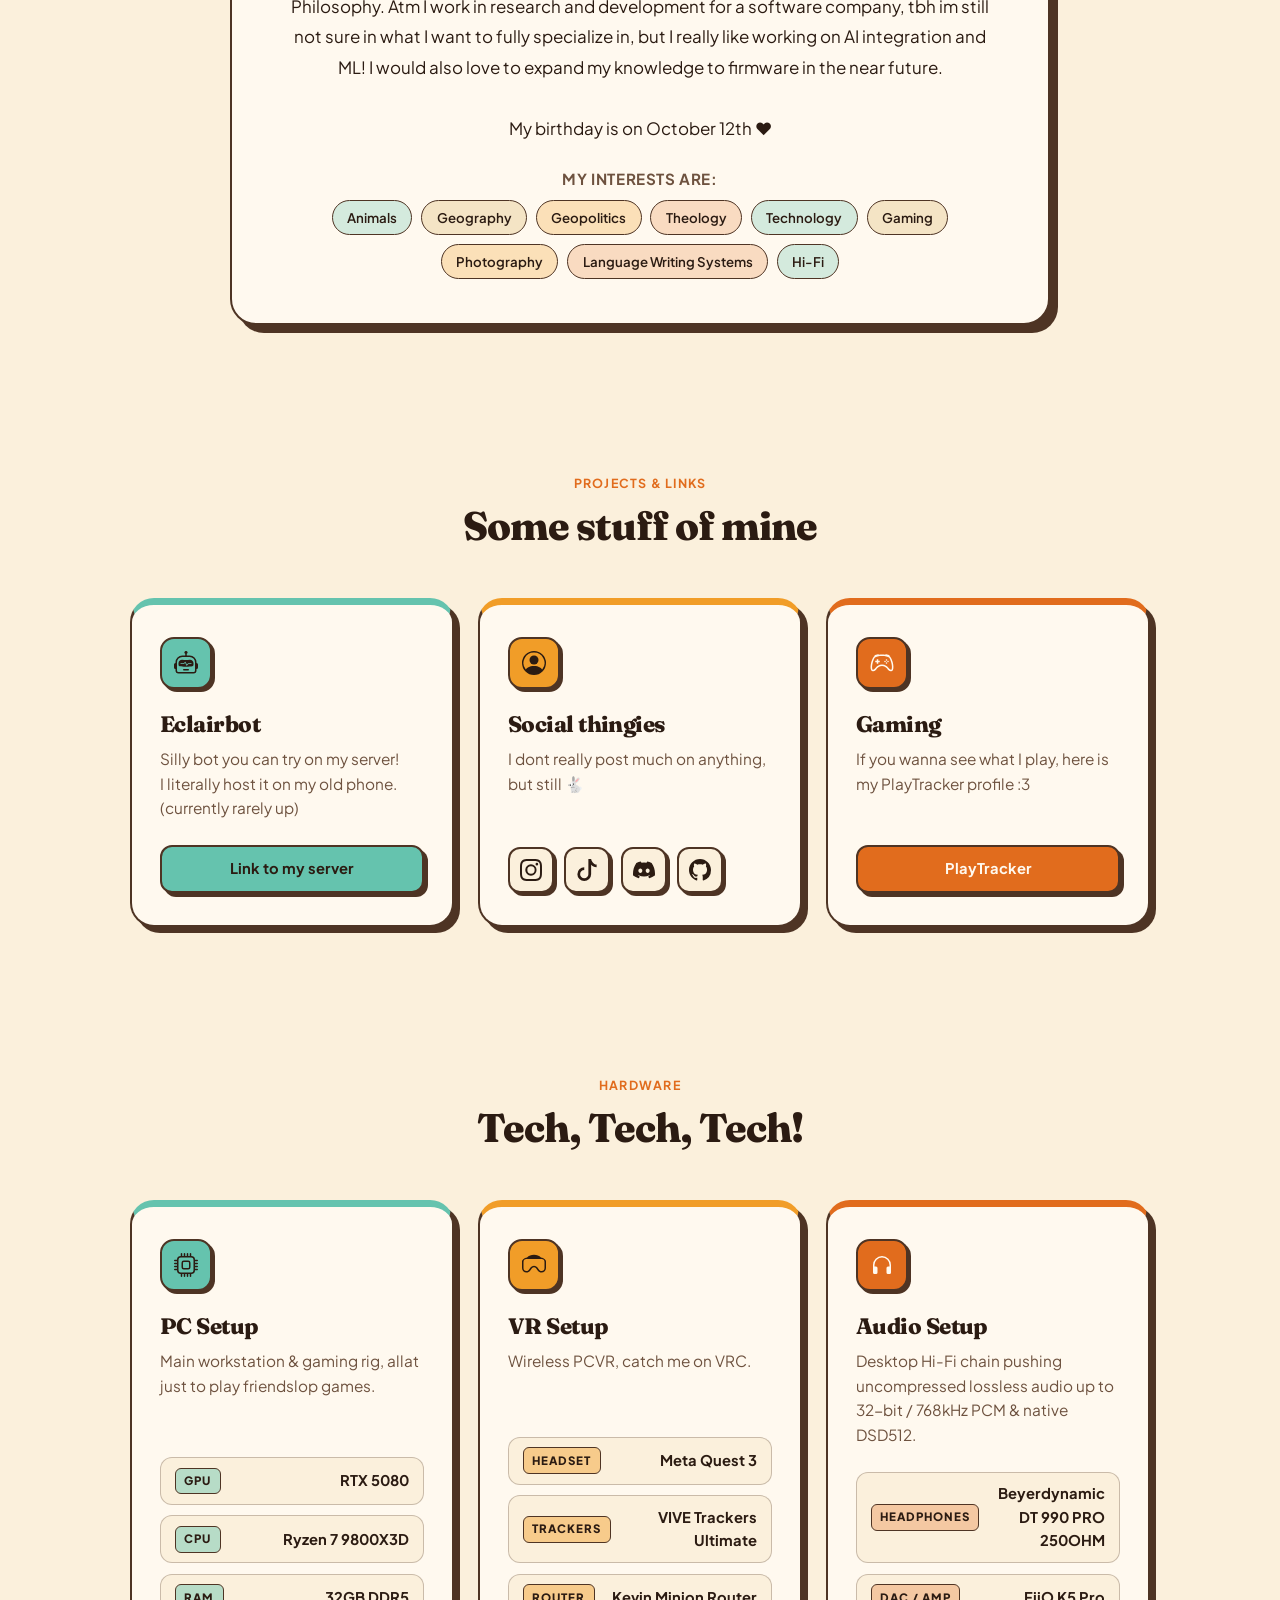
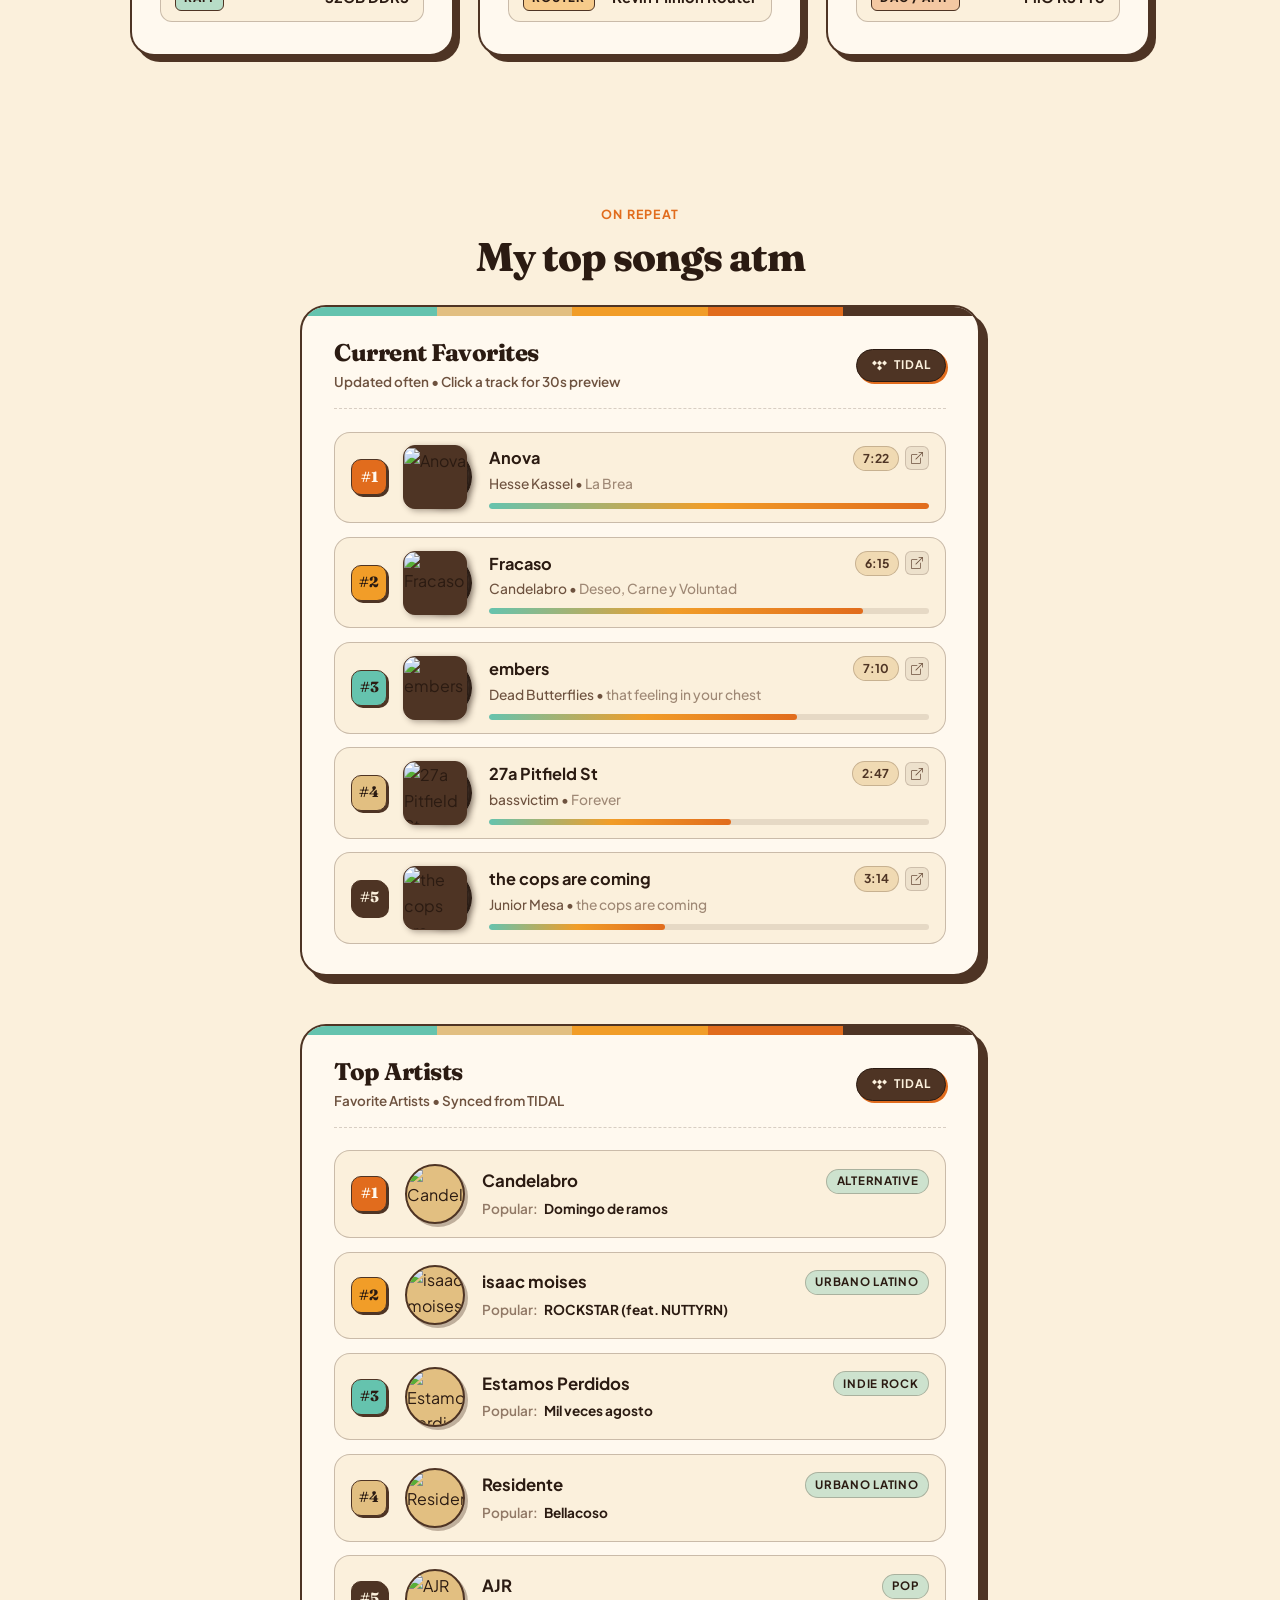
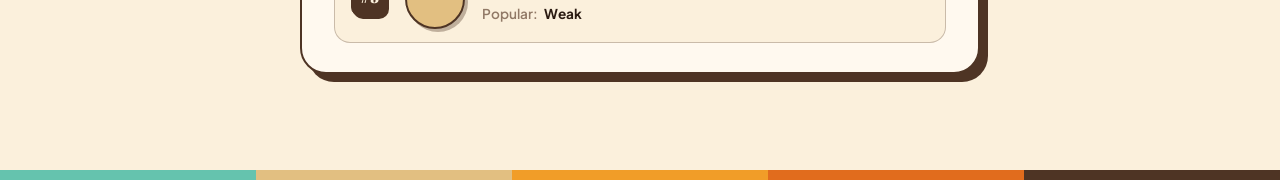
==== commit 45662595: "Insert Top Artists HTML card structure into index.html" ====
--- a/index.html
+++ b/index.html
@@ -348,6 +348,23 @@
                 </div>
                 <div class="top-songs-list" id="top-songs-list"></div>
             </div>
+
+            <!-- Top Artists Card -->
+            <div class="top-artists-card mt-5">
+                <div class="top-artists-header">
+                    <div class="top-artists-title-group">
+                        <h3 class="top-artists-title">Top Artists</h3>
+                        <span class="top-artists-subtitle" id="top-artists-subtitle">Favorite Artists • Synced from TIDAL</span>
+                    </div>
+                    <span class="tidal-badge" title="Synced from TIDAL">
+                        <svg viewBox="0 0 24 24" aria-hidden="true">
+                            <path d="M12.012 3.992L8.008 7.996 4.004 3.992 0 7.996 4.004 12l4.004-4.004L12.012 12l-4.004 4.004 4.004 4.004 4.004-4.004L12.012 12l4.004-4.004-4.004-4.004zM16.042 7.996l3.979-3.979L24 7.996l-3.979 3.979-3.979-3.979z"/>
+                        </svg>
+                        TIDAL
+                    </span>
+                </div>
+                <div class="top-artists-list" id="top-artists-list"></div>
+            </div>
         </div>
     </section>
 
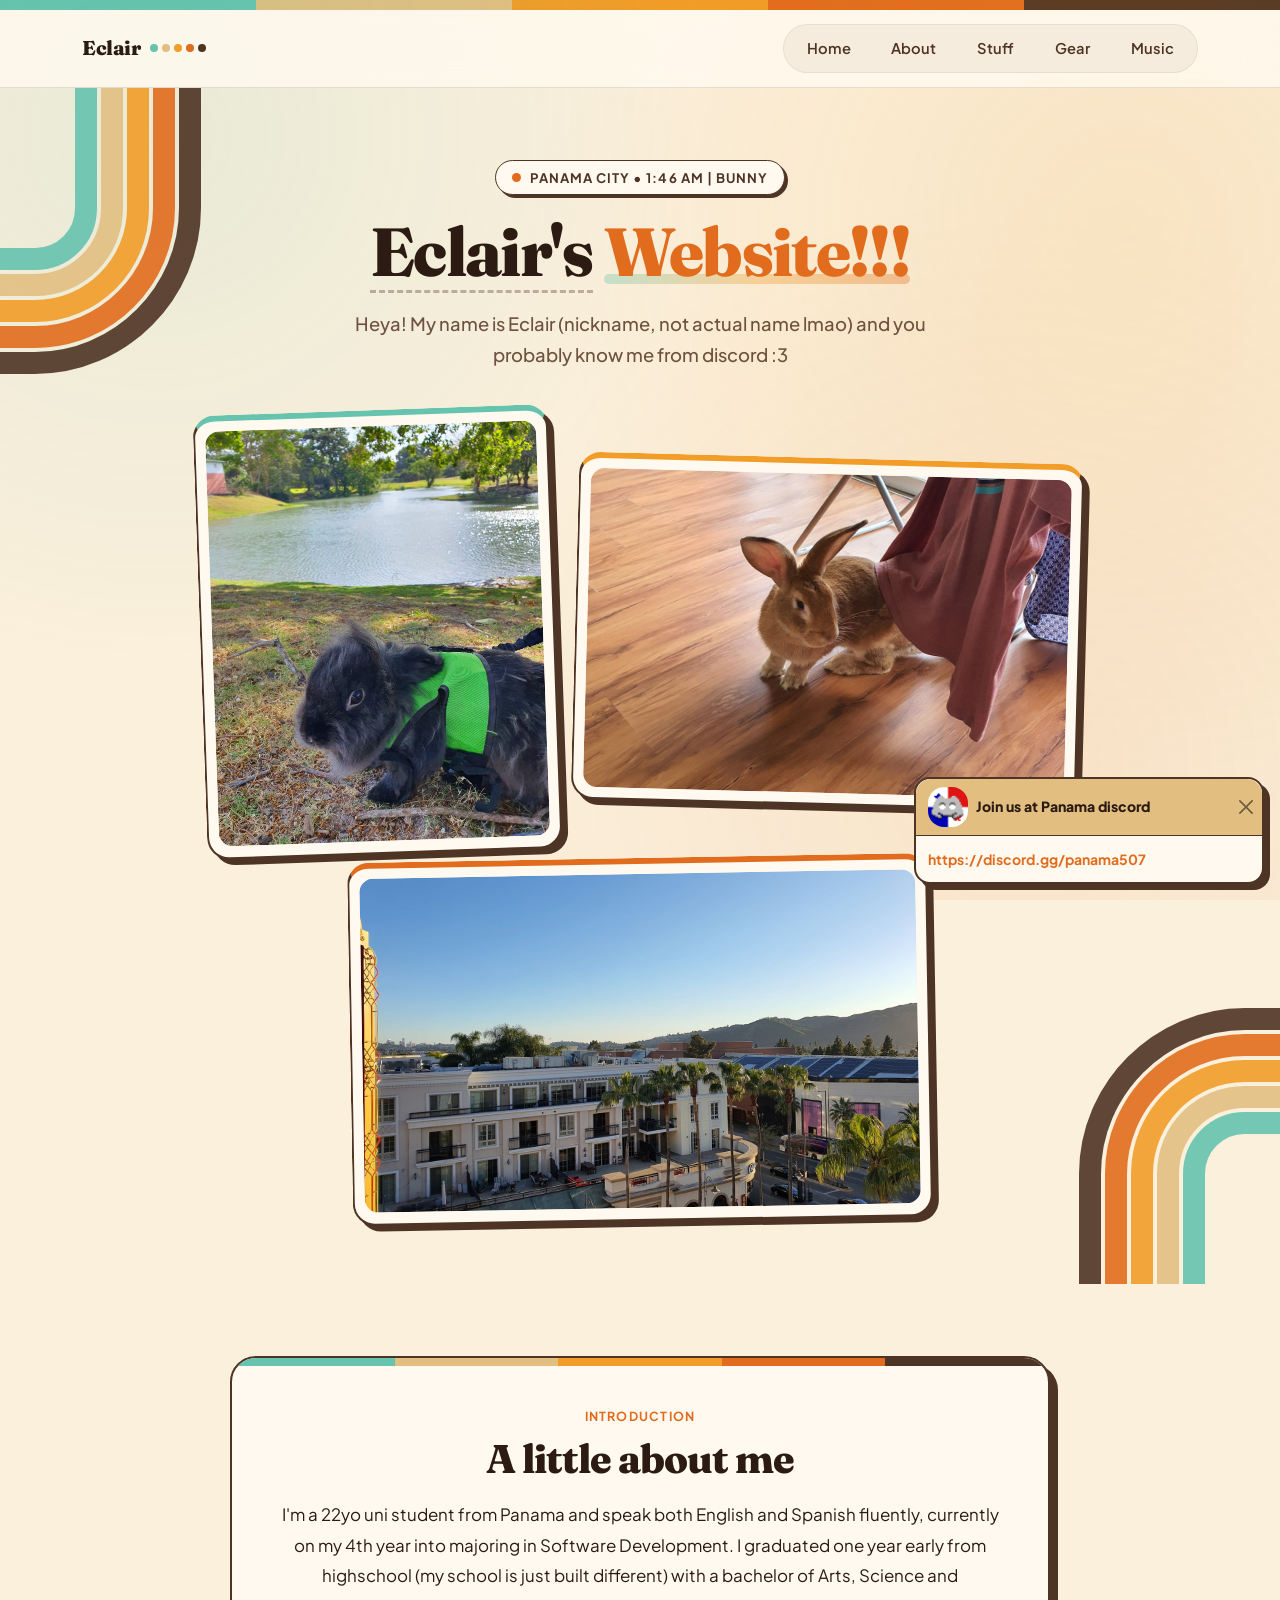
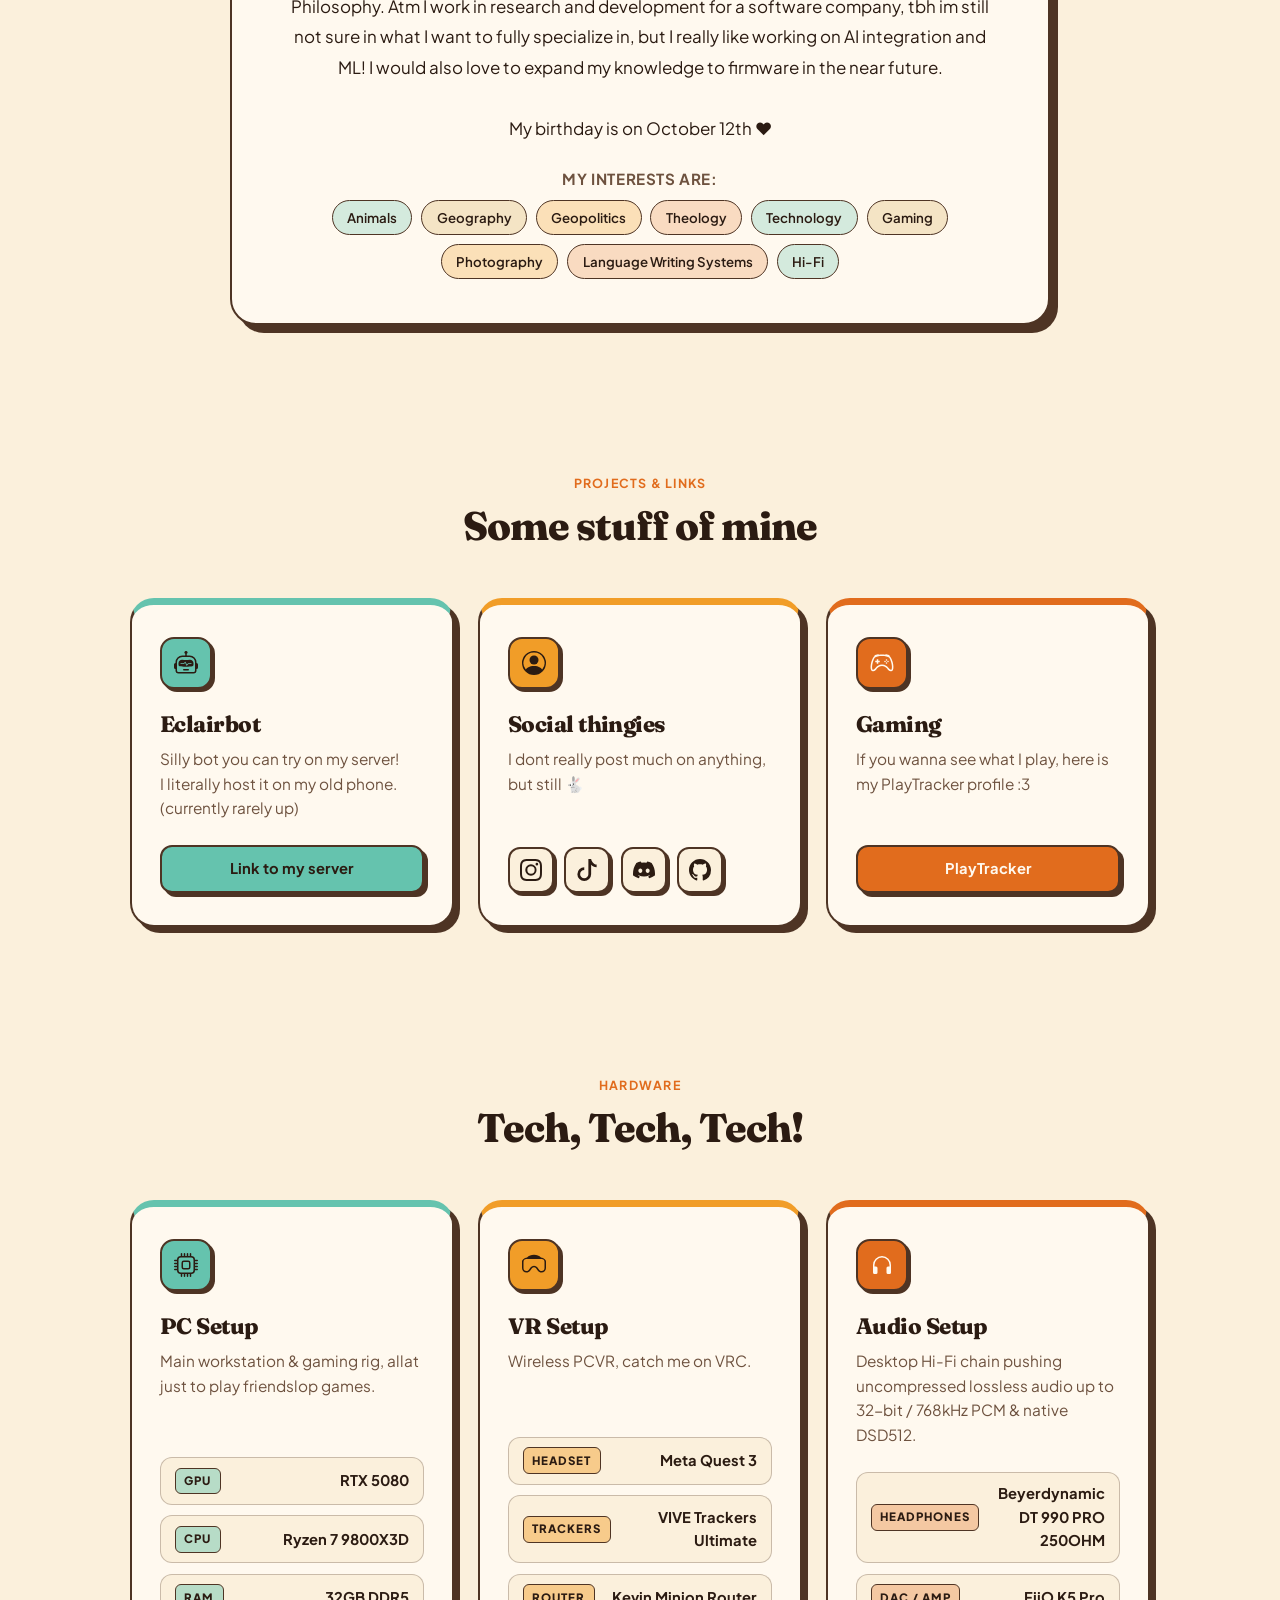
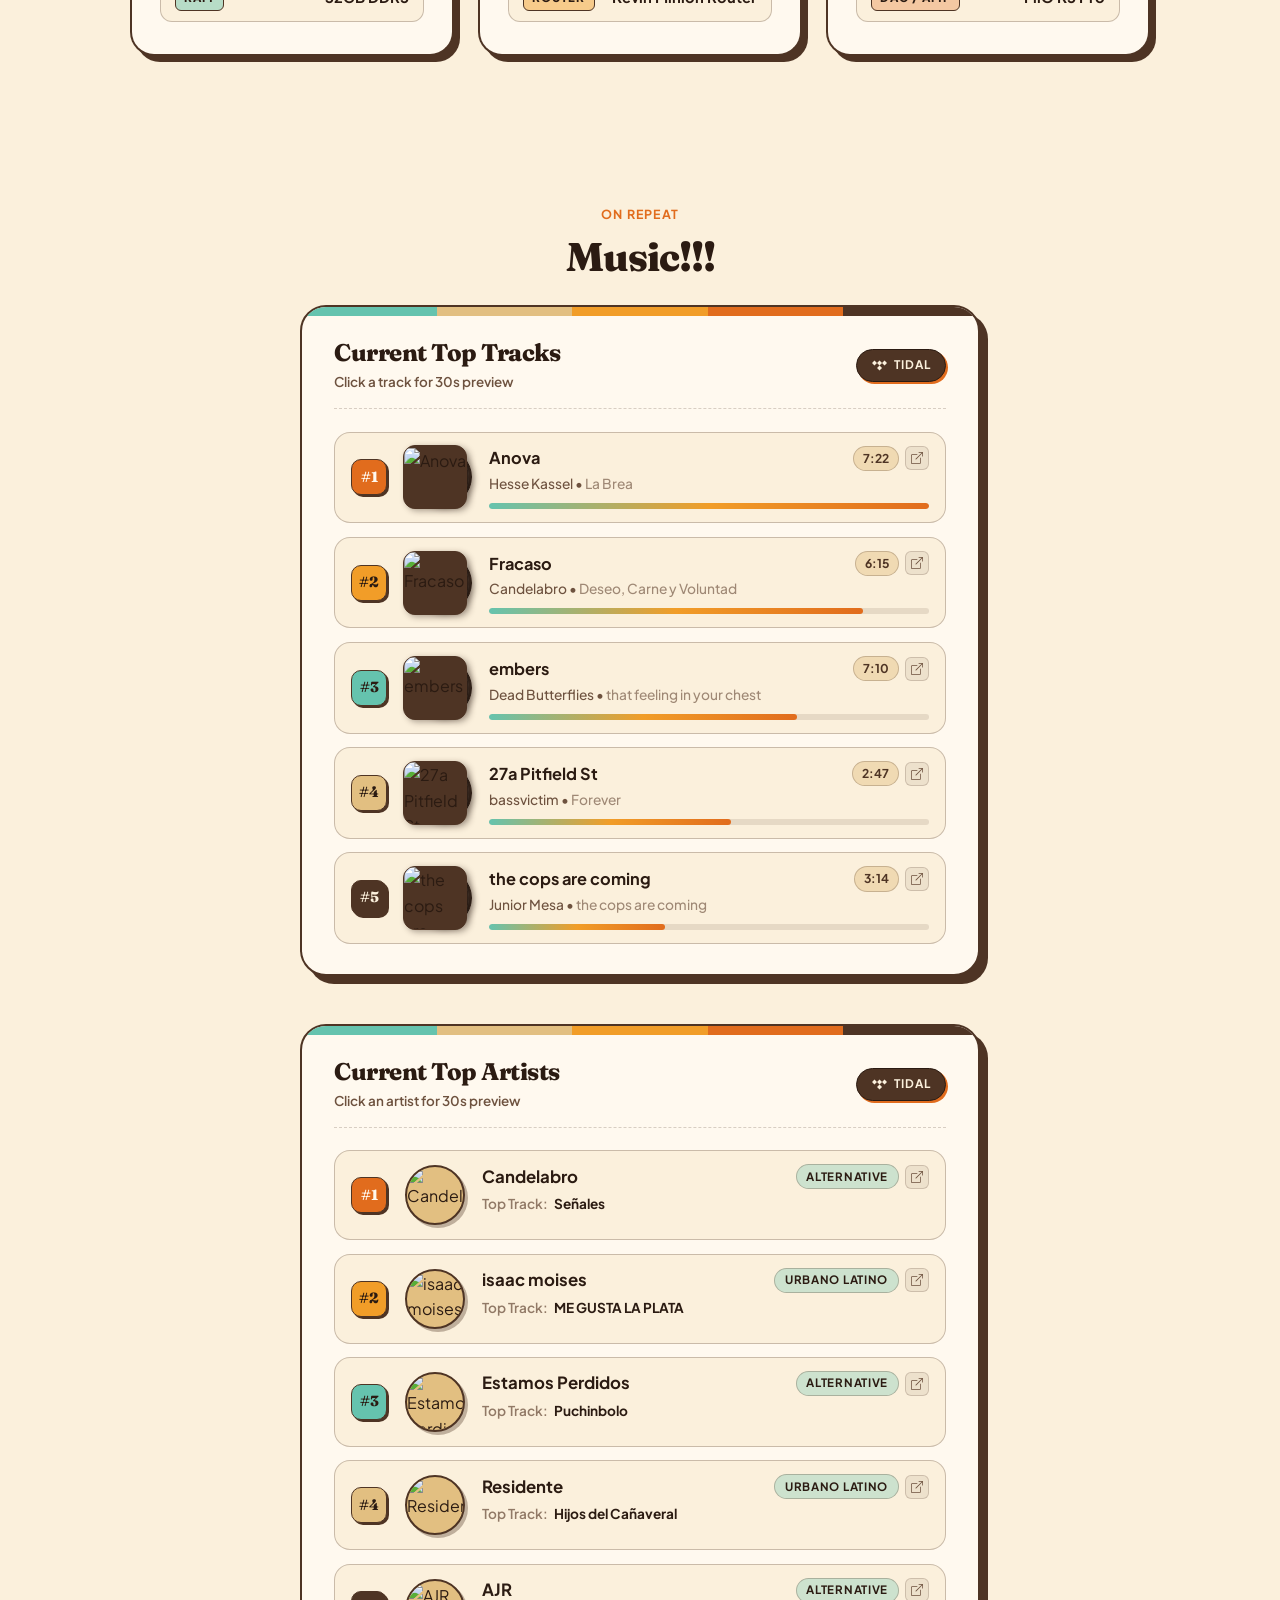
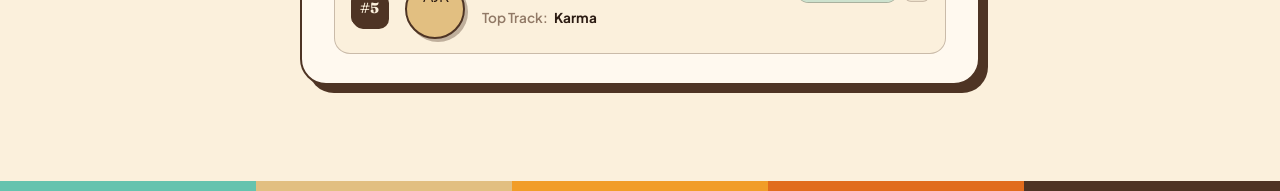
==== commit 345397be: "Update music section: titles, artist 30s previews, per-track genres, and avatar fallback" ====
--- a/index.html
+++ b/index.html
@@ -325,19 +325,19 @@
         </div>
     </section>
 
-    <!-- My Top Songs atm (TIDAL Automated Widget) -->
+    <!-- Music Section (TIDAL Automated Widget) -->
     <section class="section-block pb-5" id="music">
         <div class="container">
             <div class="text-center mb-4">
                 <span class="section-tag">On Repeat</span>
-                <h2 class="section-heading">My top songs atm</h2>
+                <h2 class="section-heading">Music!!!</h2>
             </div>
 
             <div class="top-songs-card">
                 <div class="top-songs-header">
                     <div class="top-songs-title-group">
-                        <h3 class="top-songs-title">Current Favorites</h3>
-                        <span class="top-songs-subtitle" id="top-songs-subtitle">Updated often • Click a track for 30s preview</span>
+                        <h3 class="top-songs-title">Current Top Tracks</h3>
+                        <span class="top-songs-subtitle" id="top-songs-subtitle">Click a track for 30s preview</span>
                     </div>
                     <span class="tidal-badge" title="Synced from TIDAL">
                         <svg viewBox="0 0 24 24" aria-hidden="true">
@@ -353,8 +353,8 @@
             <div class="top-artists-card mt-5">
                 <div class="top-artists-header">
                     <div class="top-artists-title-group">
-                        <h3 class="top-artists-title">Top Artists</h3>
-                        <span class="top-artists-subtitle" id="top-artists-subtitle">Favorite Artists • Synced from TIDAL</span>
+                        <h3 class="top-artists-title">Current Top Artists</h3>
+                        <span class="top-artists-subtitle" id="top-artists-subtitle">Click an artist for 30s preview</span>
                     </div>
                     <span class="tidal-badge" title="Synced from TIDAL">
                         <svg viewBox="0 0 24 24" aria-hidden="true">
--- a/assets/css/top-artists.css
+++ b/assets/css/top-artists.css
@@ -86,6 +86,7 @@
   border: 1.5px solid rgba(78, 52, 36, 0.28);
   text-decoration: none;
   color: inherit;
+  cursor: pointer;
   transition:
     transform 0.25s cubic-bezier(0.22, 1, 0.36, 1),
     background 0.25s ease,
@@ -105,7 +106,8 @@
   }
 }
 
-.artist-row:hover {
+.artist-row:hover,
+.artist-row.is-playing {
   transform: translate(-3px, -3px);
   background: #fffdf9;
   border-color: #4e3424;
@@ -113,6 +115,11 @@
   color: inherit;
 }
 
+.artist-row.is-playing {
+  background: #fff8ea;
+  border-color: #e16c1d;
+}
+
 /* Rank Badge */
 .artist-rank {
   min-width: 36px;
@@ -166,6 +173,40 @@
   transform: scale(1.1);
 }
 
+.artist-avatar-overlay {
+  position: absolute;
+  inset: 0;
+  background: rgba(43, 27, 18, 0.55);
+  display: flex;
+  align-items: center;
+  justify-content: center;
+  opacity: 0;
+  transition: opacity 0.22s ease;
+}
+
+.artist-row:hover .artist-avatar-overlay,
+.artist-row.is-playing .artist-avatar-overlay {
+  opacity: 1;
+}
+
+.artist-avatar-overlay svg {
+  width: 22px;
+  height: 22px;
+  fill: #fbf0dc;
+}
+
+.artist-avatar-overlay .icon-pause {
+  display: none;
+}
+
+.artist-row.is-playing .artist-avatar-overlay .icon-play {
+  display: none;
+}
+
+.artist-row.is-playing .artist-avatar-overlay .icon-pause {
+  display: block;
+}
+
 /* Artist Info */
 .artist-info {
   flex: 1;
@@ -181,6 +222,14 @@
   margin-bottom: 0.25rem;
 }
 
+.artist-name-wrap {
+  display: flex;
+  align-items: center;
+  gap: 0.5rem;
+  min-width: 0;
+  flex: 1;
+}
+
 .artist-name {
   font-size: 1.05rem;
   font-weight: 700;
@@ -192,8 +241,62 @@
   transition: color 0.2s ease;
 }
 
-.artist-row:hover .artist-name {
+.artist-row.is-playing .retro-eq {
+  display: inline-flex;
+}
+
+.artist-row:hover .artist-name,
+.artist-row.is-playing .artist-name {
   color: #e16c1d;
+}
+
+.artist-meta-actions {
+  display: inline-flex;
+  align-items: center;
+  gap: 0.4rem;
+  flex-shrink: 0;
+}
+
+.artist-timer {
+  display: none;
+  font-size: 0.76rem;
+  font-weight: 700;
+  color: #2b1b12;
+  background: #f19d28;
+  border: 1px solid #4e3424;
+  padding: 0.12rem 0.55rem;
+  border-radius: 999px;
+  white-space: nowrap;
+}
+
+.artist-row.is-playing .artist-timer {
+  display: inline-flex;
+}
+
+.artist-tidal-link {
+  width: 24px;
+  height: 24px;
+  border-radius: 6px;
+  display: inline-flex;
+  align-items: center;
+  justify-content: center;
+  color: #6e523f;
+  background: rgba(78, 52, 36, 0.08);
+  border: 1px solid rgba(78, 52, 36, 0.2);
+  transition: all 0.2s ease;
+}
+
+.artist-tidal-link:hover {
+  background: #4e3424;
+  color: #fbf0dc;
+  border-color: #4e3424;
+  transform: scale(1.08);
+}
+
+.artist-tidal-link svg {
+  width: 12px;
+  height: 12px;
+  fill: currentColor;
 }
 
 .artist-genre-badge {
@@ -210,7 +313,8 @@
   transition: all 0.2s ease;
 }
 
-.artist-row:hover .artist-genre-badge {
+.artist-row:hover .artist-genre-badge,
+.artist-row.is-playing .artist-genre-badge {
   background: #f19d28;
   border-color: #4e3424;
 }
@@ -224,6 +328,29 @@
   display: flex;
   align-items: center;
   gap: 0.35rem;
+}
+
+.artist-bar-track {
+  width: 100%;
+  height: 4px;
+  margin-top: 0.45rem;
+  background: rgba(78, 52, 36, 0.12);
+  border-radius: 999px;
+  overflow: hidden;
+  opacity: 0;
+  transition: opacity 0.22s ease;
+}
+
+.artist-row.is-playing .artist-bar-track {
+  opacity: 1;
+}
+
+.artist-bar-fill {
+  height: 100%;
+  width: var(--bar-width, 0%);
+  border-radius: 999px;
+  background: linear-gradient(90deg, #65c3ae 0%, #f19d28 50%, #e16c1d 100%);
+  transition: width 0.25s linear;
 }
 
 .artist-meta-label {
